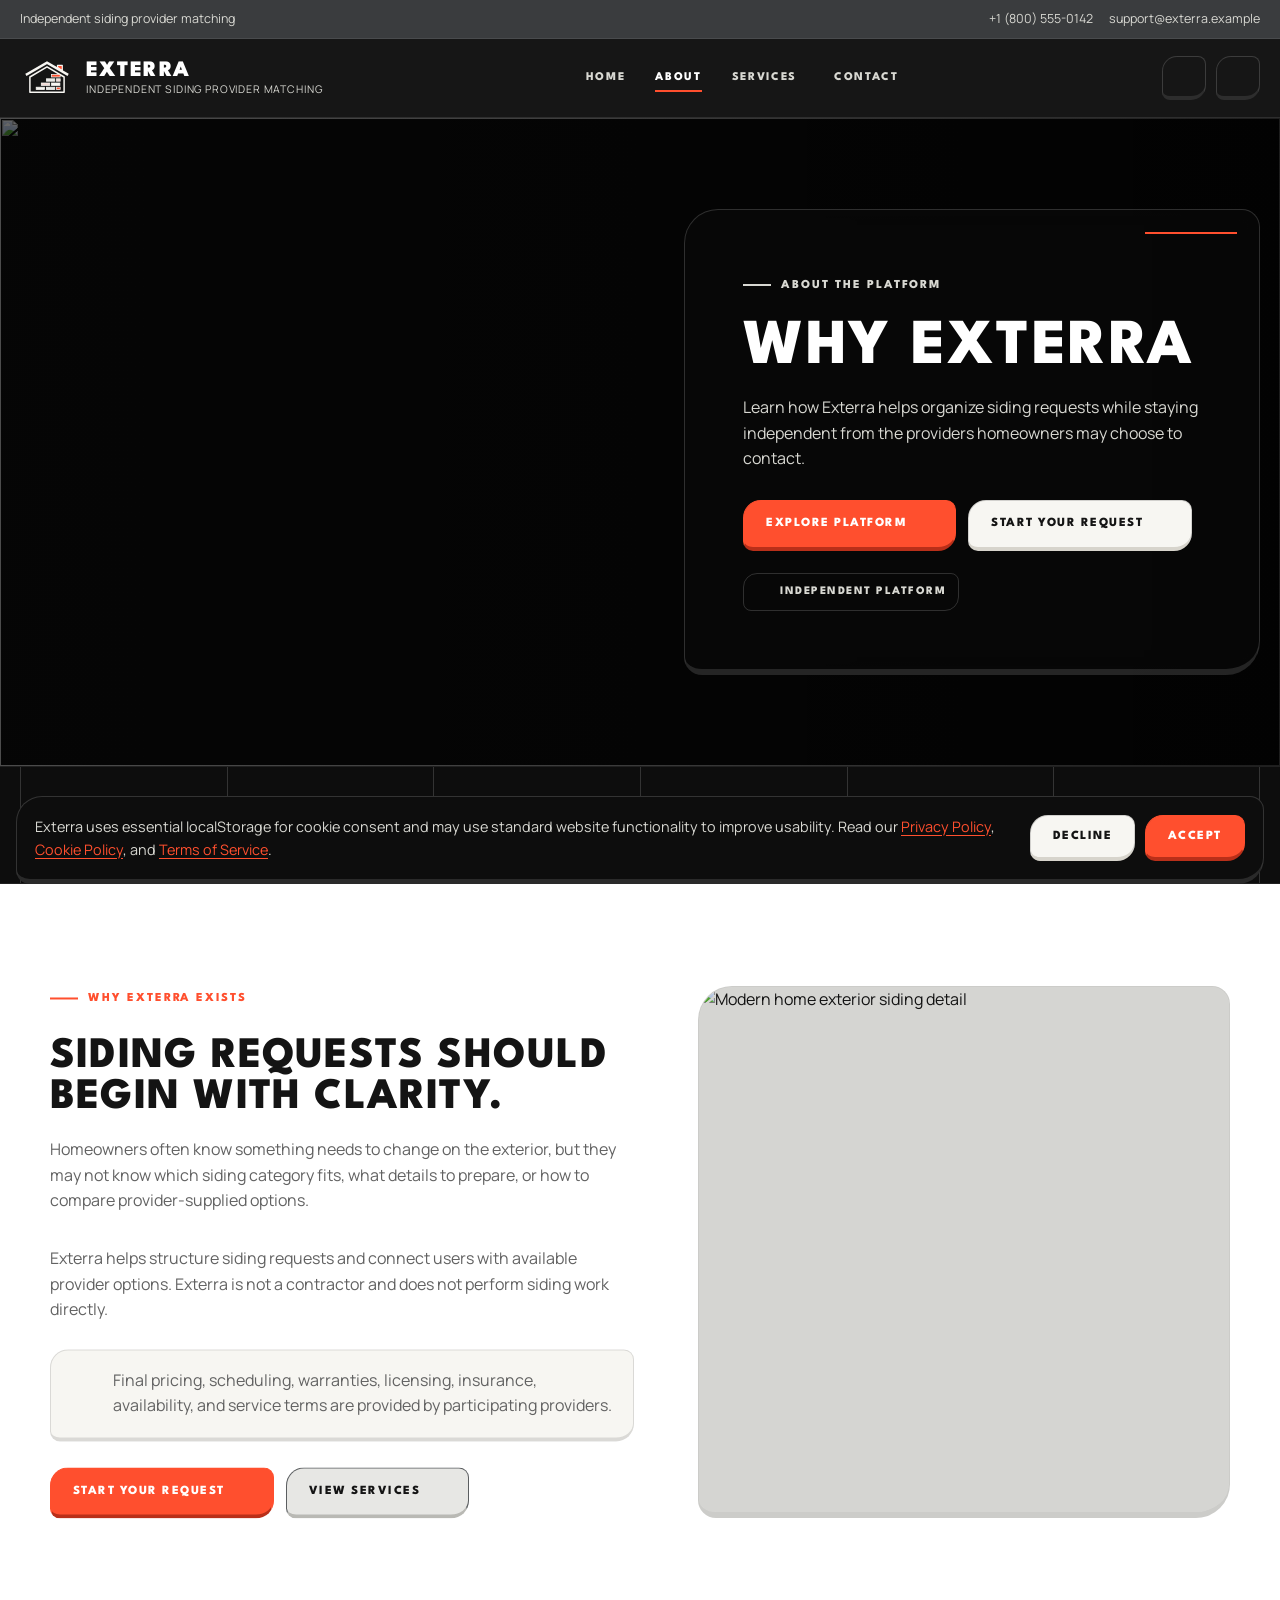
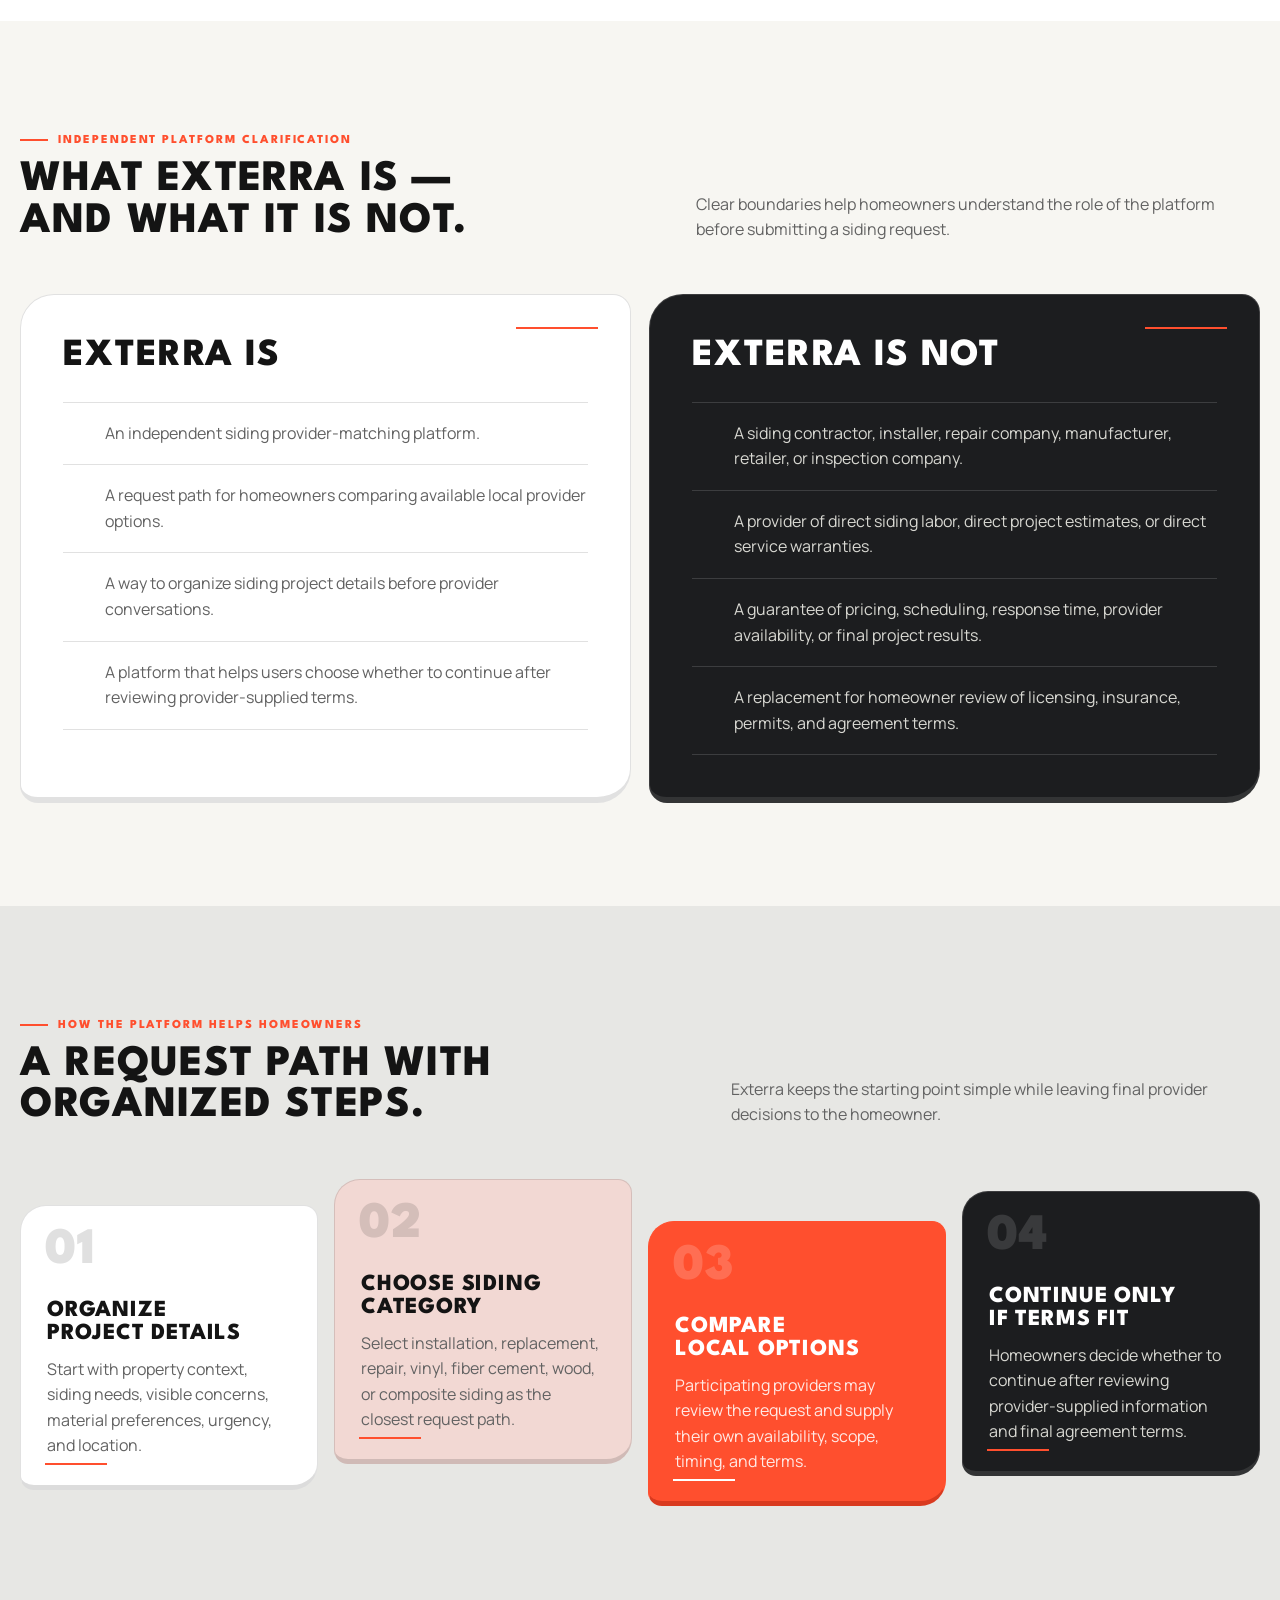
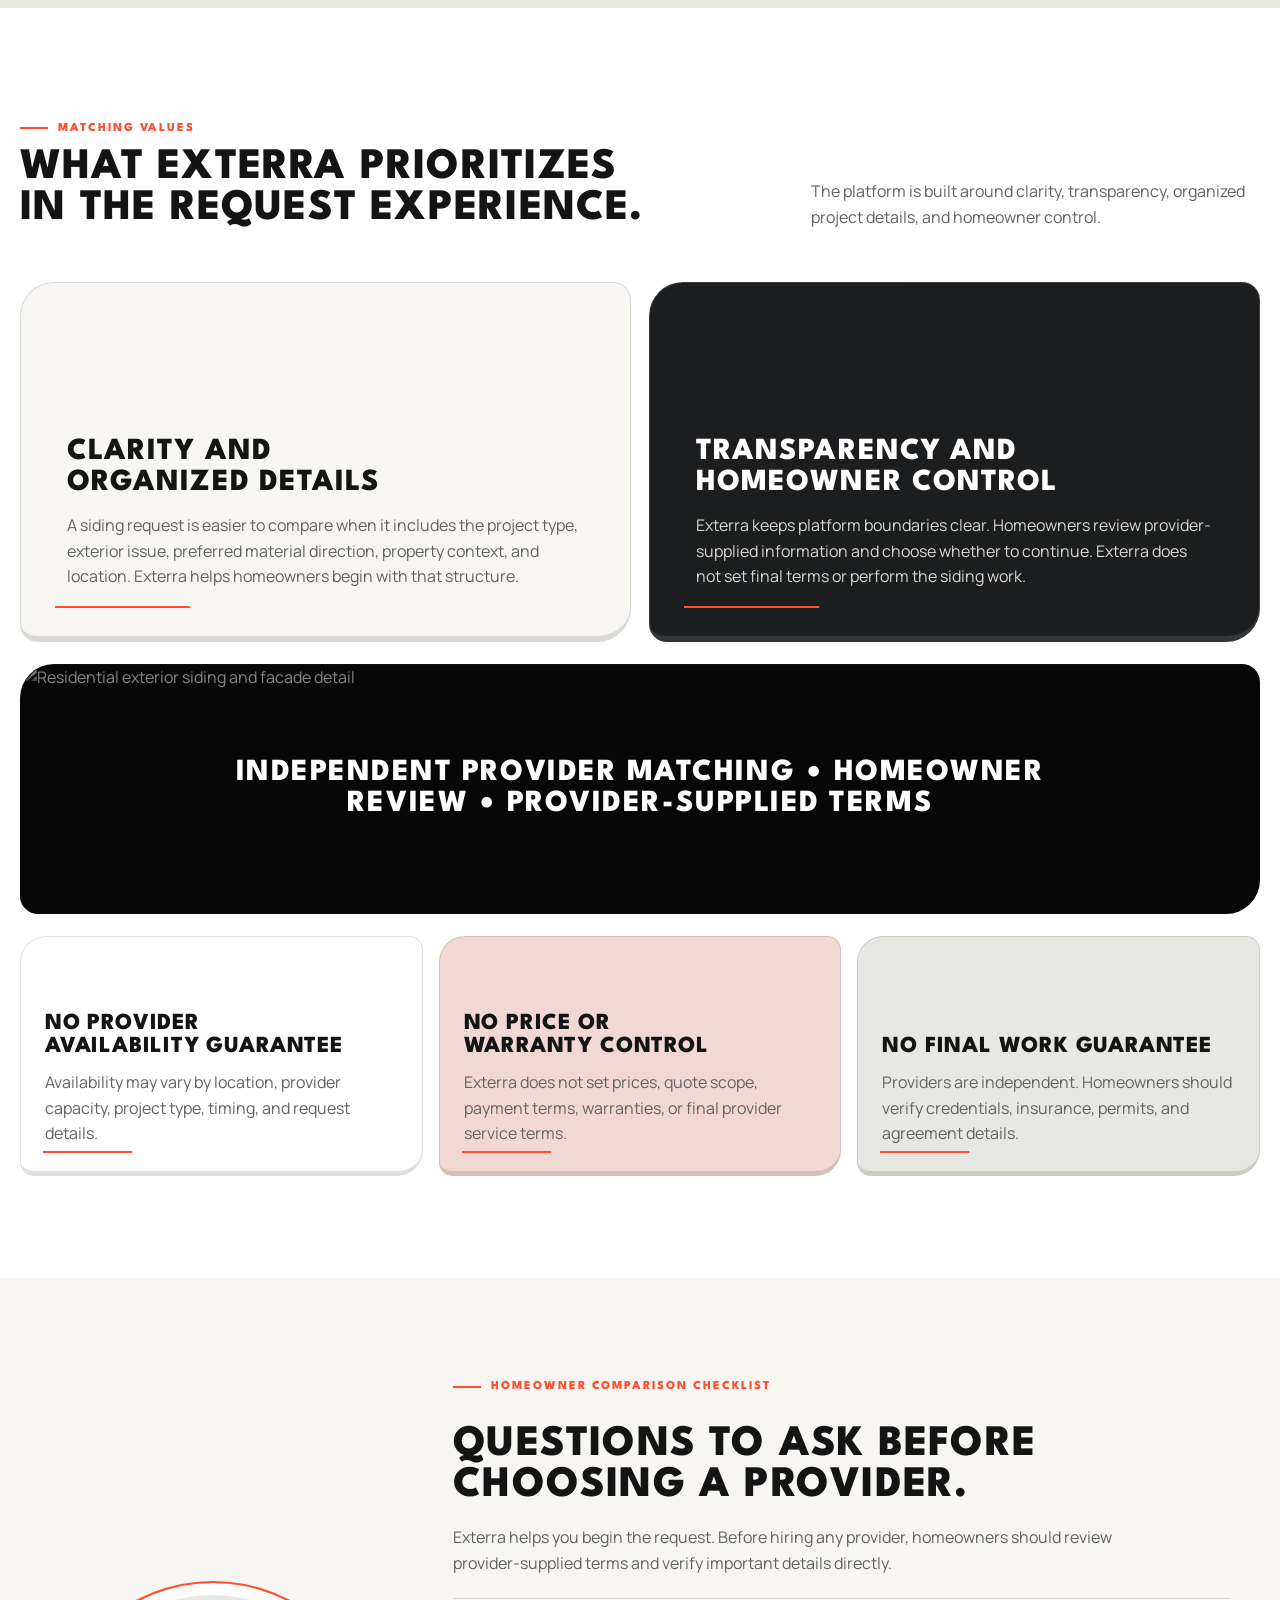
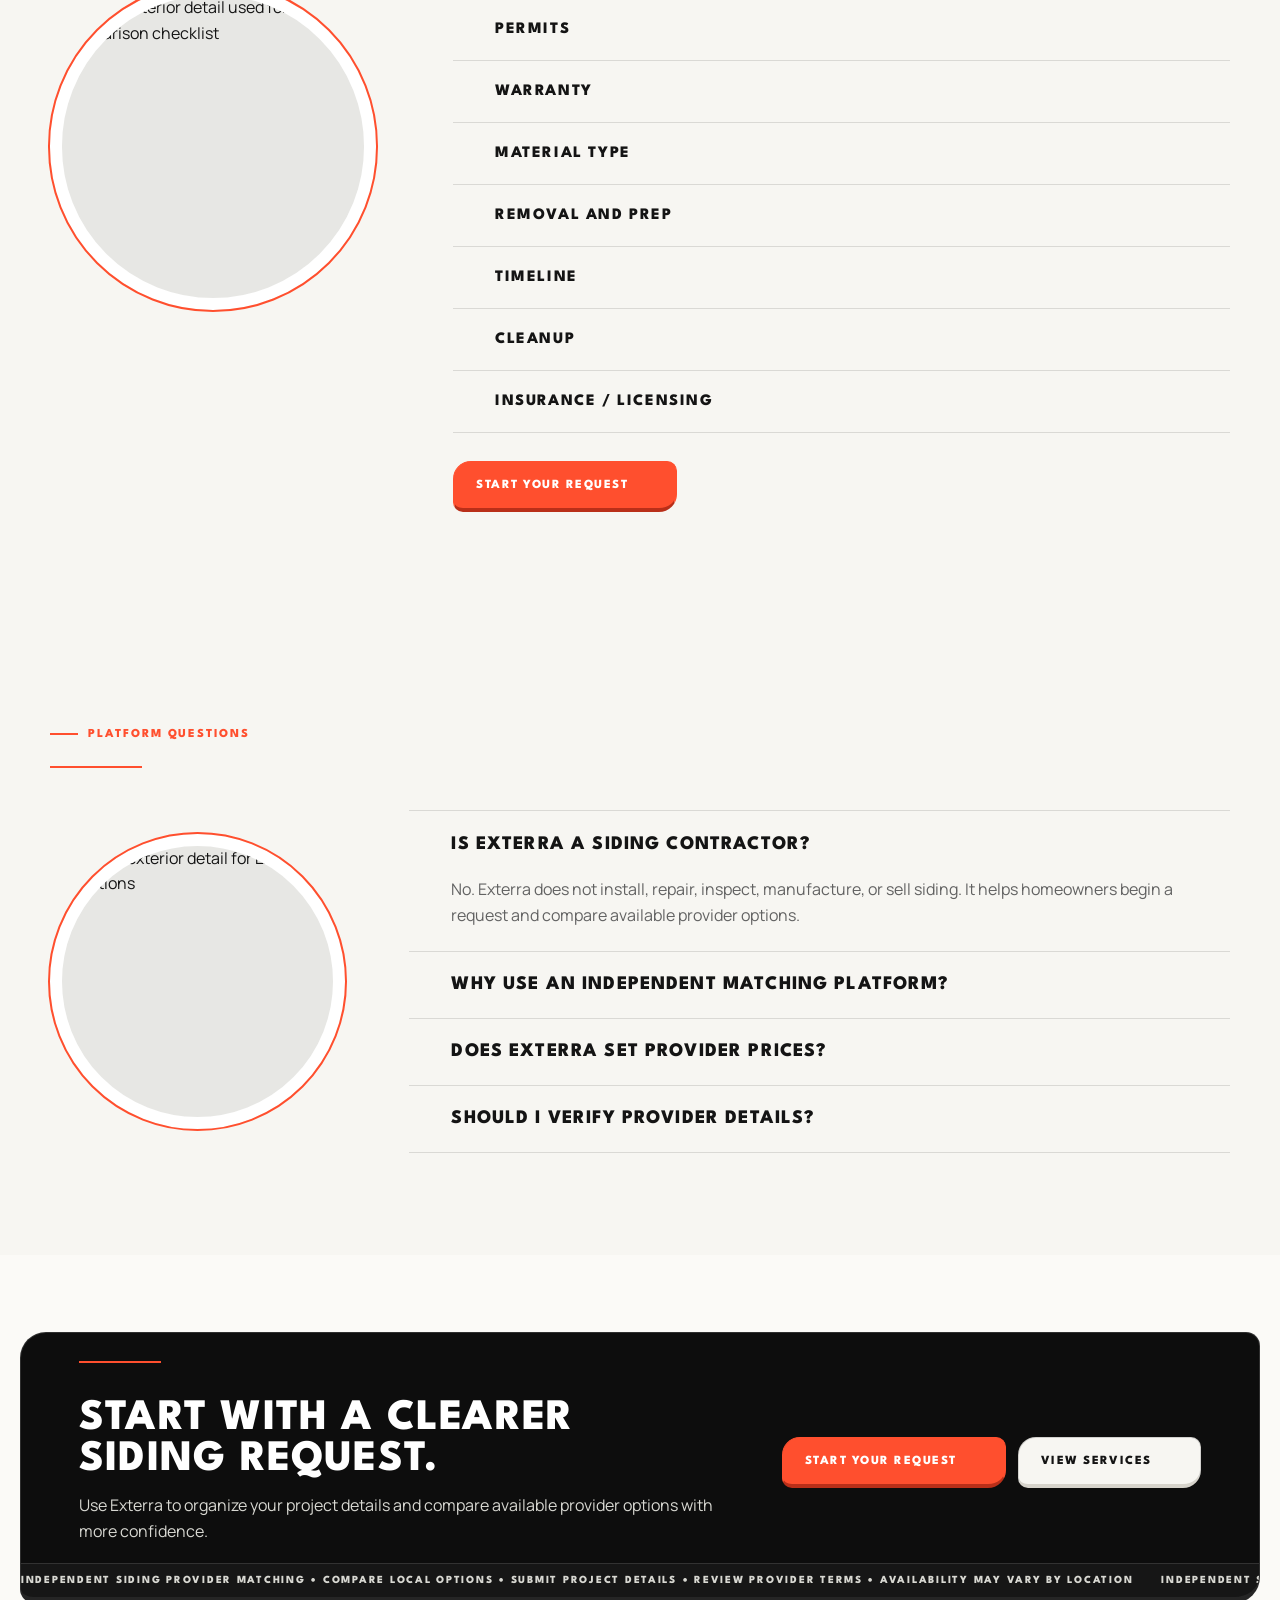
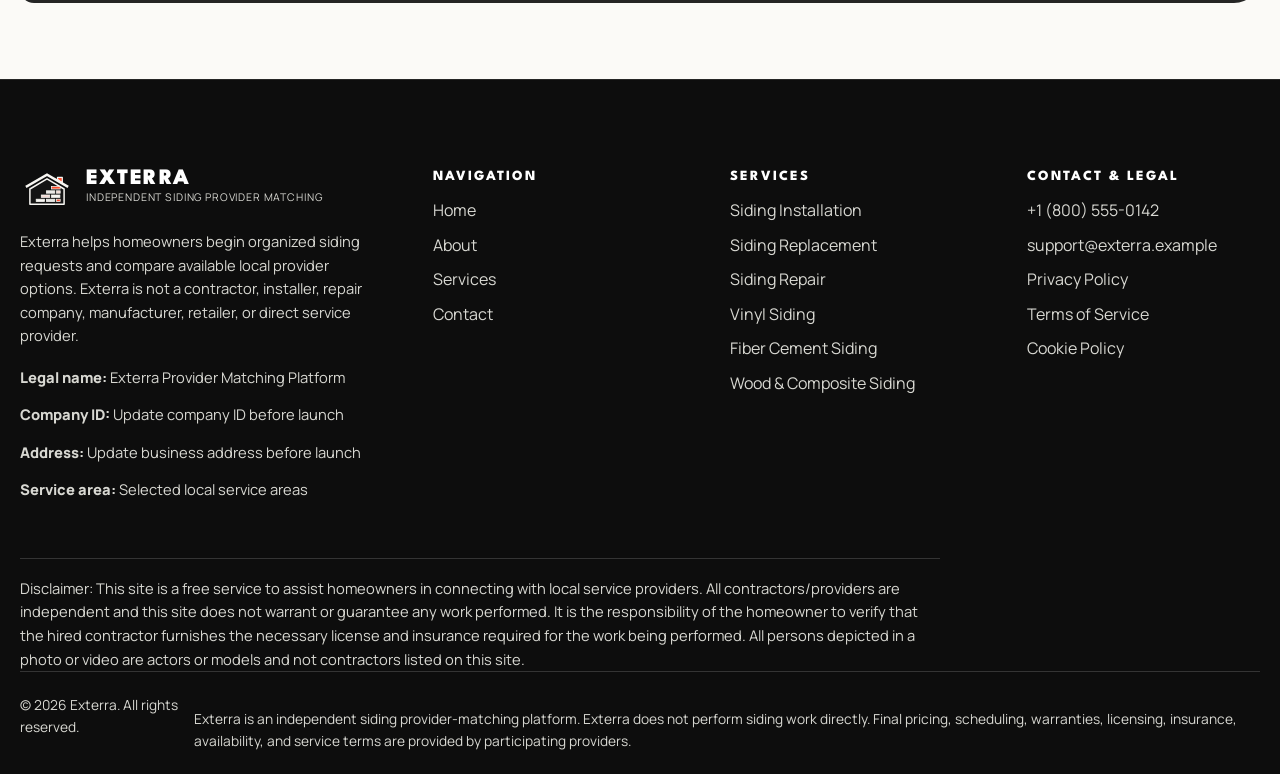
==== about.html @ 2dfb9cd9 "!" ====
<!DOCTYPE html>
<html lang="en">

<head>
    <meta charset="UTF-8">
    <meta name="viewport" content="width=device-width, initial-scale=1.0">

    <title>About Exterra | Independent Siding Provider Matching Platform</title>
    <meta name="description"
        content="Learn how Exterra helps homeowners organize siding requests and compare available local provider options without performing siding work directly.">
    <meta name="robots" content="index, follow">

    <meta property="og:title" content="About Exterra | Independent Siding Provider Matching">
    <meta property="og:description"
        content="Exterra is an independent siding provider-matching platform that helps homeowners begin clearer siding requests.">
    <meta property="og:type" content="website">
    <meta property="og:image" content="assets/images/hero-about.jpg">

    <link rel="icon" href="assets/images/logo.svg" type="image/svg+xml">

    <link rel="stylesheet" href="https://unpkg.com/aos@2.3.4/dist/aos.css">
    <link rel="stylesheet" href="assets/css/global.css">
    <link rel="stylesheet" href="assets/css/about.css">
</head>

<body>
    <a class="skip-link" href="#main">Skip to main content</a>

    <div data-site-header></div>
    <div data-mobile-menu></div>

    <main id="main" class="page">
        <!-- 1. Shared Hero -->
        <section data-shared-hero="about" aria-label="About Exterra hero"></section>

        <!-- 2. Post-Hero Icon Navigation Strip -->
        <section data-icon-strip="about" aria-label="About page section navigation"></section>

        <!-- 3. Why Exterra Exists -->
        <section class="about-exists section section--white" id="platform" aria-labelledby="about-exists-title">
            <div class="container">
                <div class="about-exists__layout">
                    <div class="about-exists__sticky" data-aos="fade-right">
                        <p class="section-kicker">Why Exterra exists</p>
                        <h2 id="about-exists-title">Siding requests should begin with clarity.</h2>

                        <p>
                            Homeowners often know something needs to change on the exterior, but they may not know which
                            siding category fits, what details to prepare, or how to compare provider-supplied options.
                        </p>

                        <p>
                            Exterra helps structure siding requests and connect users with available provider options.
                            Exterra is not a contractor and does not perform siding work directly.
                        </p>

                        <div class="about-exists__note">
                            <i data-lucide="badge-info" aria-hidden="true"></i>
                            <span>
                                Final pricing, scheduling, warranties, licensing, insurance, availability, and service
                                terms are provided by participating providers.
                            </span>
                        </div>

                        <div class="btn-row">
                            <a class="btn btn--orange" href="contact.html">
                                <span>Start Your Request</span>
                                <i data-lucide="arrow-up-right" aria-hidden="true"></i>
                            </a>

                            <a class="btn btn--gray" href="all-services.html">
                                <span>View Services</span>
                                <i data-lucide="arrow-up-right" aria-hidden="true"></i>
                            </a>
                        </div>
                    </div>

                    <div class="about-slideshow" data-about-slideshow data-aos="fade-left"
                        aria-label="Exterior siding slideshow">
                        <img class="about-slideshow__image is-active" src="assets/images/about-1.jpg"
                            alt="Modern home exterior siding detail" width="760" height="760" loading="lazy">
                        <img class="about-slideshow__image" src="assets/images/about-2.jpg"
                            alt="Home siding facade with clean exterior lines" width="760" height="760" loading="lazy">
                        <img class="about-slideshow__image" src="assets/images/about-3.jpg"
                            alt="Exterior siding material detail on residential property" width="760" height="760"
                            loading="lazy">
                    </div>
                </div>
            </div>
        </section>

        <!-- 4. Independent Platform Clarification -->
        <section class="platform-clarity section section--soft" id="platform-clarification"
            aria-labelledby="platform-clarity-title">
            <div class="container-wide">
                <div class="section-head" data-aos="fade-up">
                    <div>
                        <p class="section-kicker">Independent platform clarification</p>
                        <h2 id="platform-clarity-title">What Exterra is — and what it is not.</h2>
                    </div>

                    <p class="lead">
                        Clear boundaries help homeowners understand the role of the platform before submitting a siding
                        request.
                    </p>
                </div>

                <div class="platform-clarity__columns">
                    <div class="clarity-column" data-aos="fade-right">
                        <h3>Exterra is</h3>

                        <ul>
                            <li>
                                <i data-lucide="check" aria-hidden="true"></i>
                                <span>An independent siding provider-matching platform.</span>
                            </li>
                            <li>
                                <i data-lucide="check" aria-hidden="true"></i>
                                <span>A request path for homeowners comparing available local provider options.</span>
                            </li>
                            <li>
                                <i data-lucide="check" aria-hidden="true"></i>
                                <span>A way to organize siding project details before provider conversations.</span>
                            </li>
                            <li>
                                <i data-lucide="check" aria-hidden="true"></i>
                                <span>A platform that helps users choose whether to continue after reviewing
                                    provider-supplied terms.</span>
                            </li>
                        </ul>
                    </div>

                    <div class="clarity-column clarity-column--dark" data-aos="fade-left">
                        <h3>Exterra is not</h3>

                        <ul>
                            <li>
                                <i data-lucide="x" aria-hidden="true"></i>
                                <span>A siding contractor, installer, repair company, manufacturer, retailer, or
                                    inspection company.</span>
                            </li>
                            <li>
                                <i data-lucide="x" aria-hidden="true"></i>
                                <span>A provider of direct siding labor, direct project estimates, or direct service
                                    warranties.</span>
                            </li>
                            <li>
                                <i data-lucide="x" aria-hidden="true"></i>
                                <span>A guarantee of pricing, scheduling, response time, provider availability, or final
                                    project results.</span>
                            </li>
                            <li>
                                <i data-lucide="x" aria-hidden="true"></i>
                                <span>A replacement for homeowner review of licensing, insurance, permits, and agreement
                                    terms.</span>
                            </li>
                        </ul>
                    </div>
                </div>
            </div>
        </section>

        <!-- 5. How The Platform Helps Homeowners -->
        <section class="platform-helps section section--gray" id="how-it-helps" aria-labelledby="platform-helps-title">
            <div class="container-wide">
                <div class="section-head" data-aos="fade-up">
                    <div>
                        <p class="section-kicker">How the platform helps homeowners</p>
                        <h2 id="platform-helps-title">A request path with organized steps.</h2>
                    </div>

                    <p class="lead">
                        Exterra keeps the starting point simple while leaving final provider decisions to the homeowner.
                    </p>
                </div>

                <div class="platform-helps__steps">
                    <article class="help-step help-step--white" data-aos="fade-up">
                        <span>01</span>
                        <i data-lucide="file-text" aria-hidden="true"></i>
                        <h3>Organize project details</h3>
                        <p>
                            Start with property context, siding needs, visible concerns, material preferences, urgency,
                            and location.
                        </p>
                    </article>

                    <article class="help-step help-step--blush" data-aos="fade-up" data-aos-delay="70">
                        <span>02</span>
                        <i data-lucide="layout-grid" aria-hidden="true"></i>
                        <h3>Choose siding category</h3>
                        <p>
                            Select installation, replacement, repair, vinyl, fiber cement, wood, or composite siding as
                            the closest request path.
                        </p>
                    </article>

                    <article class="help-step help-step--orange" data-aos="fade-up" data-aos-delay="140">
                        <span>03</span>
                        <i data-lucide="users-round" aria-hidden="true"></i>
                        <h3>Compare local options</h3>
                        <p>
                            Participating providers may review the request and supply their own availability, scope,
                            timing, and terms.
                        </p>
                    </article>

                    <article class="help-step help-step--dark" data-aos="fade-up" data-aos-delay="210">
                        <span>04</span>
                        <i data-lucide="check-check" aria-hidden="true"></i>
                        <h3>Continue only if terms fit</h3>
                        <p>
                            Homeowners decide whether to continue after reviewing provider-supplied information and
                            final agreement terms.
                        </p>
                    </article>
                </div>
            </div>
        </section>

        <!-- 6. Matching Values / What We Prioritize -->
        <section class="matching-values section section--white" id="values" aria-labelledby="matching-values-title">
            <div class="container-wide">
                <div class="section-head" data-aos="fade-up">
                    <div>
                        <p class="section-kicker">Matching values</p>
                        <h2 id="matching-values-title">What Exterra prioritizes in the request experience.</h2>
                    </div>

                    <p class="lead">
                        The platform is built around clarity, transparency, organized project details, and homeowner
                        control.
                    </p>
                </div>

                <div class="matching-values__cards">
                    <article class="value-card value-card--light" data-aos="fade-right">
                        <i data-lucide="scan-text" aria-hidden="true"></i>
                        <h3>Clarity and organized details</h3>
                        <p>
                            A siding request is easier to compare when it includes the project type, exterior issue,
                            preferred material direction, property context, and location. Exterra helps homeowners begin
                            with that structure.
                        </p>
                    </article>

                    <article class="value-card value-card--dark" data-aos="fade-left">
                        <i data-lucide="shield-check" aria-hidden="true"></i>
                        <h3>Transparency and homeowner control</h3>
                        <p>
                            Exterra keeps platform boundaries clear. Homeowners review provider-supplied information and
                            choose whether to continue. Exterra does not set final terms or perform the siding work.
                        </p>
                    </article>
                </div>

                <div class="matching-values__photo" data-aos="zoom-in">
                    <img src="assets/images/cta.jpg" alt="Residential exterior siding and facade detail" width="1400"
                        height="520" loading="lazy">
                    <div class="matching-values__photo-overlay" aria-hidden="true"></div>
                    <p>Independent provider matching • homeowner review • provider-supplied terms</p>
                </div>

                <div class="not-claim-grid" id="not-claim" aria-label="What Exterra does not claim">
                    <article class="not-claim-card" data-aos="fade-up">
                        <i data-lucide="calendar-x" aria-hidden="true"></i>
                        <h3>No provider availability guarantee</h3>
                        <p>
                            Availability may vary by location, provider capacity, project type, timing, and request
                            details.
                        </p>
                    </article>

                    <article class="not-claim-card" data-aos="fade-up" data-aos-delay="70">
                        <i data-lucide="badge-dollar-sign" aria-hidden="true"></i>
                        <h3>No price or warranty control</h3>
                        <p>
                            Exterra does not set prices, quote scope, payment terms, warranties, or final provider
                            service terms.
                        </p>
                    </article>

                    <article class="not-claim-card" data-aos="fade-up" data-aos-delay="140">
                        <i data-lucide="shield-alert" aria-hidden="true"></i>
                        <h3>No final work guarantee</h3>
                        <p>
                            Providers are independent. Homeowners should verify credentials, insurance, permits, and
                            agreement details.
                        </p>
                    </article>
                </div>
            </div>
        </section>

        <!-- 7. Homeowner Comparison Checklist -->
        <section class="homeowner-checklist section section--soft" id="checklist"
            aria-labelledby="homeowner-checklist-title">
            <div class="container">
                <div class="homeowner-checklist__layout">
                    <div class="homeowner-checklist__photo" data-aos="zoom-in">
                        <img src="assets/images/faq.jpg" alt="Home exterior detail used for siding comparison checklist"
                            width="640" height="640" loading="lazy">
                    </div>

                    <div class="homeowner-checklist__content" data-aos="fade-left">
                        <p class="section-kicker">Homeowner comparison checklist</p>
                        <h2 id="homeowner-checklist-title">Questions to ask before choosing a provider.</h2>

                        <p>
                            Exterra helps you begin the request. Before hiring any provider, homeowners should review
                            provider-supplied terms and verify important details directly.
                        </p>

                        <div class="checklist-lines">
                            <span>
                                <i data-lucide="file-check" aria-hidden="true"></i>
                                <strong>Permits</strong>
                            </span>
                            <span>
                                <i data-lucide="shield-check" aria-hidden="true"></i>
                                <strong>Warranty</strong>
                            </span>
                            <span>
                                <i data-lucide="layers" aria-hidden="true"></i>
                                <strong>Material type</strong>
                            </span>
                            <span>
                                <i data-lucide="package-open" aria-hidden="true"></i>
                                <strong>Removal and prep</strong>
                            </span>
                            <span>
                                <i data-lucide="calendar-clock" aria-hidden="true"></i>
                                <strong>Timeline</strong>
                            </span>
                            <span>
                                <i data-lucide="sparkles" aria-hidden="true"></i>
                                <strong>Cleanup</strong>
                            </span>
                            <span>
                                <i data-lucide="badge-check" aria-hidden="true"></i>
                                <strong>Insurance / licensing</strong>
                            </span>
                        </div>

                        <a class="btn btn--orange" href="contact.html">
                            <span>Start Your Request</span>
                            <i data-lucide="arrow-up-right" aria-hidden="true"></i>
                        </a>
                    </div>
                </div>
            </div>
        </section>

        <!-- 8. FAQ -->
        <section data-faq="platform" data-faq-heading="Platform Questions" data-faq-image="assets/images/faq.jpg">
        </section>

        <!-- 9. Global CTA -->
        <section data-global-cta="about"></section>
    </main>

    <div data-site-footer></div>
    <div data-cookie-banner></div>

    <script src="https://unpkg.com/lucide@latest/dist/umd/lucide.min.js"></script>
    <script src="https://unpkg.com/aos@2.3.4/dist/aos.js"></script>
    <script src="assets/js/config.js"></script>
    <script src="assets/js/global.js"></script>
    <script src="assets/js/about.js"></script>
</body>

</html>
---- assets/css/global.css ----
@import url("https://fonts.googleapis.com/css2?family=League+Spartan:wght@600;700;800;900&family=Manrope:wght@400;500;600;700;800&display=swap");

:root {
    --color-black: #0D0D0D;
    --color-ink: #141414;
    --color-charcoal: #1C1D1F;

    --color-gray-dark: #3A3C3E;
    --color-gray: #5B5E60;
    --color-gray-soft: #E7E7E4;

    --color-blush: #F2D8D3;
    --color-blush-soft: #F7E7E3;
    --color-blush-hover: #FFDCD5;

    --color-orange: #FF4F2E;
    --color-orange-hover: #FF6A45;
    --color-orange-deep: #D93A1F;

    --color-white: #FFFFFF;
    --color-off-white: #F7F6F2;
    --color-paper: #FBFAF7;

    --text-main: #141414;
    --text-muted: #626262;
    --text-light: #FFFFFF;
    --text-soft-light: #D8D8D2;

    --border-light: rgba(13, 13, 13, 0.12);
    --border-dark: rgba(255, 255, 255, 0.16);

    --overlay-photo: rgba(0, 0, 0, 0.48);
    --overlay-photo-strong: rgba(0, 0, 0, 0.58);

    --font-heading: "League Spartan", sans-serif;
    --font-body: "Manrope", sans-serif;

    --container: 1180px;
    --container-wide: 1380px;
    --section-y: clamp(72px, 8vw, 118px);
    --section-y-small: clamp(48px, 5vw, 76px);

    --radius-sm: 14px 8px 14px 8px;
    --radius-md: 18px 10px 18px 10px;
    --radius-lg: 26px 14px 26px 14px;
    --radius-xl: 34px 18px 34px 18px;

    --ease: 220ms ease;
    --ease-long: 520ms ease;
}

/* =========================
   Reset / Base
========================= */

*,
*::before,
*::after {
    box-sizing: border-box;
}

html,
body {
    max-width: 100%;
    overflow-x: hidden;
}

html {
    scroll-behavior: smooth;
    text-size-adjust: 100%;
}

body {
    margin: 0;
    font-family: var(--font-body);
    font-size: 16px;
    line-height: 1.6;
    color: var(--text-main);
    background: var(--color-paper);
    -webkit-font-smoothing: antialiased;
    text-rendering: optimizeLegibility;
}

body.menu-open {
    overflow: hidden;
}

img,
picture,
video,
canvas,
svg {
    display: block;
    max-width: 100%;
}

img {
    height: auto;
}

a {
    color: inherit;
}

button,
input,
select,
textarea {
    font: inherit;
}

button {
    border: 0;
    background: transparent;
}

::selection {
    color: var(--color-white);
    background: var(--color-orange);
}

:focus-visible {
    outline: 2px solid var(--color-orange-hover);
    outline-offset: 4px;
}

[hidden] {
    display: none !important;
}

/* =========================
   Typography
========================= */

h1,
h2,
h3,
h4,
h5,
h6 {
    margin: 0;
    font-family: var(--font-heading);
    color: inherit;
    text-transform: uppercase;
    text-wrap: balance;
}

h1 {
    font-size: clamp(2.45rem, 5vw, 4.6rem);
    line-height: 0.9;
    font-weight: 800;
    letter-spacing: 0.035em;
}

h2 {
    font-size: clamp(1.85rem, 3.4vw, 3.2rem);
    line-height: 0.95;
    font-weight: 800;
    letter-spacing: 0.028em;
}

h3 {
    font-size: clamp(1.15rem, 1.8vw, 1.55rem);
    line-height: 1;
    font-weight: 800;
    letter-spacing: 0.035em;
}

p {
    margin: 0;
}

p+p {
    margin-top: 14px;
}

strong {
    font-weight: 800;
}

.section-kicker,
.eyebrow {
    display: inline-flex;
    align-items: center;
    gap: 10px;
    margin: 0 0 14px;
    font-family: var(--font-heading);
    font-size: 0.76rem;
    line-height: 1;
    font-weight: 800;
    letter-spacing: 0.16em;
    text-transform: uppercase;
    color: var(--color-orange);
}

.section-kicker::before,
.eyebrow::before {
    content: "";
    width: 28px;
    height: 2px;
    background: currentColor;
}

.lead {
    max-width: 680px;
    color: var(--text-muted);
    font-size: clamp(1rem, 1.25vw, 1.08rem);
}

.dark-lead {
    color: var(--text-soft-light);
}

/* =========================
   Layout Helpers
========================= */

.skip-link {
    position: fixed;
    top: 12px;
    left: 12px;
    z-index: 9999;
    transform: translateY(-140%);
    padding: 12px 16px;
    border-radius: var(--radius-sm);
    background: var(--color-orange);
    color: var(--color-white);
    font-family: var(--font-heading);
    font-size: 0.8rem;
    font-weight: 800;
    letter-spacing: 0.12em;
    text-transform: uppercase;
    text-decoration: none;
    transition: transform var(--ease);
}

.skip-link:focus {
    transform: translateY(0);
}

.page {
    min-height: 100vh;
    background: var(--color-paper);
}

.section {
    position: relative;
    padding: var(--section-y) 0;
}

.section--small {
    padding: var(--section-y-small) 0;
}

.section--white {
    background: var(--color-white);
}

.section--paper {
    background: var(--color-paper);
}

.section--soft {
    background: var(--color-off-white);
}

.section--gray {
    background: var(--color-gray-soft);
}

.section--dark {
    background: var(--color-black);
    color: var(--text-light);
}

.container,
.container-wide {
    width: min(100% - 40px, var(--container));
    margin-inline: auto;
}

.container-wide {
    width: min(100% - 40px, var(--container-wide));
}

.grid-2 {
    display: grid;
    grid-template-columns: minmax(0, 1fr) minmax(0, 1fr);
    gap: clamp(26px, 4vw, 64px);
    align-items: center;
}

.grid-3 {
    display: grid;
    grid-template-columns: repeat(3, minmax(0, 1fr));
    gap: 18px;
}

.grid-4 {
    display: grid;
    grid-template-columns: repeat(4, minmax(0, 1fr));
    gap: 18px;
}

.section-head {
    display: flex;
    align-items: end;
    justify-content: space-between;
    gap: 28px;
    margin-bottom: clamp(26px, 4vw, 54px);
}

.section-head--center {
    display: grid;
    place-items: center;
    text-align: center;
}

.section-head--center .lead {
    margin-inline: auto;
}

.text-mark {
    color: var(--color-orange);
}

.line-link {
    position: relative;
    display: inline-flex;
    align-items: center;
    gap: 8px;
    font-family: var(--font-heading);
    font-size: 0.78rem;
    line-height: 1;
    font-weight: 800;
    letter-spacing: 0.12em;
    text-transform: uppercase;
    text-decoration: none;
    color: var(--color-ink);
    transition: color var(--ease), transform var(--ease);
}

.line-link::after {
    content: "";
    position: absolute;
    left: 0;
    bottom: -7px;
    width: 100%;
    height: 2px;
    background: var(--color-orange);
    transform: scaleX(0.35);
    transform-origin: left;
    transition: transform var(--ease);
}

.line-link:hover {
    color: var(--color-orange);
    transform: translateY(-1px);
}

.line-link:hover::after {
    transform: scaleX(1);
}

.text-list {
    display: grid;
    gap: 14px;
    margin: 0;
    padding: 0;
    list-style: none;
}

.text-list li {
    position: relative;
    padding-left: 26px;
    color: var(--text-muted);
}

.text-list li::before {
    content: "";
    position: absolute;
    top: 0.72em;
    left: 0;
    width: 12px;
    height: 2px;
    background: var(--color-orange);
}

.image-frame {
    position: relative;
    overflow: hidden;
    border-radius: var(--radius-lg);
    border: 1px solid var(--border-light);
    background: var(--color-gray-soft);
}

.image-frame img {
    width: 100%;
    height: 100%;
    object-fit: cover;
    transition: transform 700ms ease, filter 700ms ease;
}

.image-frame:hover img {
    transform: scale(1.045);
}

.aspect-square {
    aspect-ratio: 1 / 1;
}

.aspect-wide {
    aspect-ratio: 16 / 9;
}

.aspect-low {
    aspect-ratio: 21 / 8;
}

/* =========================
   Buttons
========================= */

.btn {
    position: relative;
    isolation: isolate;
    display: inline-flex;
    align-items: center;
    justify-content: center;
    gap: 8px;
    min-height: 44px;
    padding: 14px 22px;
    border-radius: 18px 10px 18px 10px;
    border: 1px solid transparent;
    border-bottom-width: 4px;
    overflow: hidden;
    font-family: var(--font-heading);
    font-size: 0.78rem;
    line-height: 1;
    font-weight: 800;
    letter-spacing: 0.12em;
    text-transform: uppercase;
    text-decoration: none;
    cursor: pointer;
    transition: transform var(--ease), background-color var(--ease), border-color var(--ease), color var(--ease);
}

.btn::before {
    content: "";
    position: absolute;
    inset: -40% auto -40% -70%;
    width: 54%;
    background: linear-gradient(110deg, transparent 0%, rgba(255, 255, 255, 0.28) 45%, transparent 70%);
    transform: skewX(-18deg);
    transition: left var(--ease-long);
    z-index: -1;
}

.btn:hover {
    transform: translateY(-2px);
}

.btn:hover::before {
    left: 125%;
}

.btn:active {
    transform: translateY(1px);
    border-bottom-width: 2px;
}

.btn:focus-visible {
    outline: 2px solid var(--color-orange-hover);
    outline-offset: 3px;
}

.btn svg,
.btn i {
    width: 18px;
    height: 18px;
    flex: 0 0 auto;
    transition: transform var(--ease);
}

.btn:hover svg,
.btn:hover i {
    transform: translateX(2px);
}

.btn--orange {
    background: var(--color-orange);
    color: var(--color-white);
    border-color: var(--color-orange);
    border-bottom-color: #B92F19;
}

.btn--orange:hover {
    background: var(--color-orange-hover);
    border-color: var(--color-orange-hover);
}

.btn--dark {
    background: var(--color-black);
    color: var(--color-off-white);
    border-color: rgba(255, 255, 255, 0.18);
    border-bottom-color: rgba(255, 255, 255, 0.12);
}

.btn--dark:hover {
    border-color: var(--color-orange);
    color: var(--color-white);
}

.btn--light {
    background: var(--color-off-white);
    color: var(--color-ink);
    border-color: rgba(13, 13, 13, 0.16);
    border-bottom-color: #D7D4CC;
}

.btn--light:hover {
    background: var(--color-white);
    border-color: var(--color-orange);
}

.btn--blush {
    background: var(--color-blush);
    color: var(--color-ink);
    border-color: rgba(13, 13, 13, 0.12);
    border-bottom-color: #D7B8B1;
}

.btn--blush:hover {
    background: var(--color-blush-hover);
    border-color: var(--color-orange);
}

.btn--gray {
    background: var(--color-gray-soft);
    color: var(--color-ink);
    border-color: var(--color-gray);
    border-bottom-color: #B9B9B4;
}

.btn--gray:hover {
    color: var(--color-orange);
    border-color: var(--color-orange);
}

.btn-row {
    display: flex;
    flex-wrap: wrap;
    gap: 12px;
}

/* =========================
   Header / Navigation
========================= */

.pre-header {
    position: relative;
    z-index: 50;
    background: var(--color-gray-dark);
    color: var(--text-soft-light);
    border-bottom: 1px solid rgba(255, 255, 255, 0.08);
}

.pre-header__inner {
    min-height: 38px;
    display: flex;
    align-items: center;
    justify-content: space-between;
    gap: 16px;
    font-size: 0.78rem;
}

.pre-header__note,
.pre-header__links {
    display: flex;
    align-items: center;
    gap: 16px;
}

.pre-header a {
    color: inherit;
    text-decoration: none;
    transition: color var(--ease);
}

.pre-header a:hover {
    color: var(--color-white);
}

.site-header {
    position: sticky;
    top: 0;
    z-index: 60;
    background: rgba(13, 13, 13, 0.96);
    color: var(--text-light);
    border-bottom: 1px solid rgba(255, 255, 255, 0.1);
    backdrop-filter: blur(16px);
}

.site-header__inner {
    min-height: 78px;
    display: grid;
    grid-template-columns: auto 1fr auto;
    align-items: center;
    gap: 22px;
}

.brand {
    display: inline-flex;
    align-items: center;
    gap: 12px;
    min-width: max-content;
    color: var(--text-light);
    text-decoration: none;
}

.brand__logo {
    width: 54px;
    height: 42px;
    object-fit: contain;
}

.brand__text {
    display: grid;
    gap: 2px;
}

.brand__name {
    font-family: var(--font-heading);
    font-size: 1.38rem;
    line-height: 0.9;
    font-weight: 900;
    letter-spacing: 0.05em;
    text-transform: uppercase;
}

.brand__tagline {
    font-size: 0.66rem;
    line-height: 1;
    color: var(--text-soft-light);
    letter-spacing: 0.08em;
    text-transform: uppercase;
}

.main-nav {
    display: flex;
    align-items: center;
    justify-content: center;
    gap: 6px;
}

.main-nav__link,
.dropdown-toggle {
    position: relative;
    display: inline-flex;
    align-items: center;
    gap: 7px;
    min-height: 44px;
    padding: 0 12px;
    font-family: var(--font-heading);
    font-size: 0.74rem;
    line-height: 1;
    font-weight: 800;
    letter-spacing: 0.14em;
    text-transform: uppercase;
    text-decoration: none;
    color: var(--text-soft-light);
    cursor: pointer;
    transition: color var(--ease);
}

.main-nav__link::after,
.dropdown-toggle::after {
    content: "";
    position: absolute;
    left: 12px;
    right: 12px;
    bottom: 8px;
    height: 2px;
    background: var(--color-orange);
    transform: scaleX(0);
    transform-origin: left;
    transition: transform var(--ease);
}

.main-nav__link:hover,
.main-nav__link.is-active,
.dropdown-toggle:hover,
.dropdown-toggle[aria-expanded="true"] {
    color: var(--color-white);
}

.main-nav__link:hover::after,
.main-nav__link.is-active::after,
.dropdown-toggle:hover::after,
.dropdown-toggle[aria-expanded="true"]::after {
    transform: scaleX(1);
}

.dropdown {
    position: relative;
}

.services-dropdown {
    position: absolute;
    top: calc(100% + 10px);
    left: 50%;
    width: min(92vw, 420px);
    transform: translate(-50%, 8px);
    padding: 12px;
    border-radius: var(--radius-lg);
    border: 1px solid var(--border-dark);
    background: var(--color-black);
    opacity: 0;
    visibility: hidden;
    pointer-events: none;
    transition: opacity var(--ease), transform var(--ease), visibility var(--ease);
}

.dropdown:hover .services-dropdown,
.dropdown:focus-within .services-dropdown,
.services-dropdown.is-open {
    opacity: 1;
    visibility: visible;
    pointer-events: auto;
    transform: translate(-50%, 0);
}

.services-dropdown__grid {
    display: grid;
    grid-template-columns: 1fr;
    gap: 4px;
}

.services-dropdown__link {
    display: flex;
    align-items: center;
    justify-content: space-between;
    gap: 14px;
    padding: 14px 14px;
    border-radius: var(--radius-sm);
    color: var(--text-soft-light);
    text-decoration: none;
    border: 1px solid transparent;
    font-family: var(--font-heading);
    font-size: 0.78rem;
    font-weight: 800;
    letter-spacing: 0.12em;
    text-transform: uppercase;
    transition: color var(--ease), border-color var(--ease), transform var(--ease);
}

.services-dropdown__link:hover {
    color: var(--color-white);
    border-color: var(--color-orange);
    transform: translateX(3px);
}

.header-actions {
    display: flex;
    align-items: center;
    gap: 10px;
}

.header-icon-btn {
    position: relative;
    display: inline-grid;
    place-items: center;
    width: 44px;
    height: 44px;
    border-radius: 15px 8px 15px 8px;
    border: 1px solid rgba(255, 255, 255, 0.16);
    border-bottom: 4px solid rgba(255, 255, 255, 0.1);
    color: var(--color-off-white);
    text-decoration: none;
    cursor: pointer;
    transition: color var(--ease), border-color var(--ease), transform var(--ease);
}

.header-icon-btn:hover {
    color: var(--color-orange);
    border-color: var(--color-orange);
    transform: translateY(-2px);
}

.header-icon-btn svg,
.header-icon-btn i {
    width: 19px;
    height: 19px;
}

.burger-btn {
    display: none;
}

/* =========================
   Mobile Menu
========================= */

.mobile-menu {
    position: fixed;
    inset: 0;
    z-index: 90;
    display: grid;
    grid-template-rows: auto 1fr auto;
    padding: 20px;
    background: var(--color-black);
    color: var(--text-light);
    opacity: 0;
    visibility: hidden;
    pointer-events: none;
    transform: translateY(-10px);
    transition: opacity var(--ease), visibility var(--ease), transform var(--ease);
}

.mobile-menu.is-open {
    opacity: 1;
    visibility: visible;
    pointer-events: auto;
    transform: translateY(0);
}

.mobile-menu__top {
    display: flex;
    align-items: center;
    justify-content: space-between;
    gap: 16px;
    padding-bottom: 18px;
    border-bottom: 1px solid var(--border-dark);
}

.mobile-menu__close {
    display: inline-grid;
    place-items: center;
    width: 46px;
    height: 46px;
    border-radius: var(--radius-sm);
    border: 1px solid var(--border-dark);
    color: var(--text-light);
    cursor: pointer;
}

.mobile-menu__close svg,
.mobile-menu__close i {
    width: 22px;
    height: 22px;
}

.mobile-menu__content {
    display: grid;
    align-content: center;
    gap: 22px;
    width: min(100%, 720px);
    margin-inline: auto;
    padding: 26px 0;
}

.mobile-menu__nav {
    display: grid;
    grid-template-columns: repeat(2, minmax(0, 1fr));
    border-top: 1px solid var(--border-dark);
    border-left: 1px solid var(--border-dark);
}

.mobile-menu__nav a {
    min-height: 82px;
    display: flex;
    align-items: center;
    padding: 16px;
    border-right: 1px solid var(--border-dark);
    border-bottom: 1px solid var(--border-dark);
    font-family: var(--font-heading);
    font-size: clamp(1.15rem, 5vw, 2rem);
    line-height: 0.9;
    font-weight: 800;
    letter-spacing: 0.06em;
    text-transform: uppercase;
    text-decoration: none;
    color: var(--text-light);
    transition: color var(--ease), background-color var(--ease);
}

.mobile-menu__nav a:hover {
    color: var(--color-orange);
    background: rgba(255, 255, 255, 0.04);
}

.mobile-menu__services {
    display: grid;
    gap: 8px;
}

.mobile-menu__services-title {
    font-family: var(--font-heading);
    font-size: 0.74rem;
    font-weight: 800;
    letter-spacing: 0.16em;
    text-transform: uppercase;
    color: var(--color-orange);
}

.mobile-menu__services-grid {
    display: grid;
    grid-template-columns: repeat(2, minmax(0, 1fr));
    gap: 8px;
}

.mobile-menu__services-grid a {
    min-height: 48px;
    display: flex;
    align-items: center;
    padding: 12px;
    border: 1px solid var(--border-dark);
    border-radius: var(--radius-sm);
    color: var(--text-soft-light);
    text-decoration: none;
    font-family: var(--font-heading);
    font-size: 0.74rem;
    line-height: 1;
    font-weight: 800;
    letter-spacing: 0.12em;
    text-transform: uppercase;
}

.mobile-menu__bottom {
    display: flex;
    flex-wrap: wrap;
    gap: 10px;
    padding-top: 18px;
    border-top: 1px solid var(--border-dark);
}

/* =========================
   Shared Hero
========================= */

.shared-hero {
    position: relative;
    min-height: clamp(560px, 72vh, 760px);
    display: grid;
    align-items: stretch;
    overflow: hidden;
    background: var(--color-black);
    color: var(--text-light);
}

.shared-hero__media {
    position: absolute;
    inset: 0;
    z-index: 0;
}

.shared-hero__media img {
    width: 100%;
    height: 100%;
    object-fit: cover;
}

.shared-hero__overlay {
    position: absolute;
    inset: 0;
    z-index: 1;
    background:
        linear-gradient(90deg, rgba(0, 0, 0, 0.12) 0%, rgba(0, 0, 0, 0.28) 42%, rgba(0, 0, 0, 0.66) 100%),
        rgba(0, 0, 0, 0.55);
}

.shared-hero__inner {
    position: relative;
    z-index: 2;
    display: grid;
    grid-template-columns: minmax(0, 0.9fr) minmax(420px, 0.78fr);
    align-items: stretch;
    width: min(100% - 40px, var(--container-wide));
    margin-inline: auto;
}

.shared-hero__spacer {
    min-height: 100%;
}

.shared-hero__content {
    align-self: center;
    position: relative;
    isolation: isolate;
    padding: clamp(32px, 5vw, 58px);
    border: 1px solid rgba(255, 255, 255, 0.16);
    border-bottom: 6px solid rgba(255, 255, 255, 0.12);
    border-radius: 34px 18px 34px 18px;
    background: rgba(13, 13, 13, 0.52);
    backdrop-filter: blur(18px);
    overflow: hidden;
}

.shared-hero__content::before {
    content: "";
    position: absolute;
    top: 22px;
    right: 22px;
    width: 92px;
    height: 2px;
    background: var(--color-orange);
    z-index: -1;
}

.shared-hero__badge {
    display: inline-flex;
    align-items: center;
    gap: 8px;
    margin-top: 22px;
    padding: 10px 12px;
    border: 1px solid var(--border-dark);
    border-radius: var(--radius-sm);
    font-family: var(--font-heading);
    font-size: 0.72rem;
    line-height: 1;
    font-weight: 800;
    letter-spacing: 0.13em;
    text-transform: uppercase;
    color: var(--text-soft-light);
}

.shared-hero__badge svg,
.shared-hero__badge i {
    width: 16px;
    height: 16px;
    color: var(--color-orange);
}

.shared-hero h1 {
    max-width: 620px;
    margin-bottom: 18px;
    animation: heroReveal 900ms cubic-bezier(.2, .8, .2, 1) both;
}

.shared-hero p {
    max-width: 620px;
    margin-bottom: 28px;
    color: var(--text-soft-light);
}

.shared-hero .btn-row {
    margin-top: 4px;
}

@keyframes heroReveal {
    from {
        opacity: 0;
        transform: translateY(18px) rotate(-1.6deg);
    }

    to {
        opacity: 1;
        transform: translateY(0) rotate(0deg);
    }
}

/* =========================
   Post-Hero Icon Strip
========================= */

.icon-strip {
    position: relative;
    z-index: 3;
    background: var(--color-black);
    color: var(--text-light);
    border-top: 1px solid rgba(255, 255, 255, 0.08);
    border-bottom: 1px solid rgba(255, 255, 255, 0.08);
}

.icon-strip--light {
    background: var(--color-off-white);
    color: var(--text-main);
    border-color: var(--border-light);
}

.icon-strip__inner {
    display: grid;
    grid-template-columns: repeat(6, minmax(0, 1fr));
    gap: 0;
}

.icon-strip__item {
    position: relative;
    min-height: 116px;
    display: grid;
    align-content: center;
    justify-items: center;
    gap: 10px;
    padding: 18px 12px;
    border-left: 1px solid var(--border-dark);
    color: var(--text-soft-light);
    text-align: center;
    text-decoration: none;
    transition: color var(--ease), background-color var(--ease), transform var(--ease);
}

.icon-strip--light .icon-strip__item {
    color: var(--text-main);
    border-left-color: var(--border-light);
}

.icon-strip__item:last-child {
    border-right: 1px solid var(--border-dark);
}

.icon-strip--light .icon-strip__item:last-child {
    border-right-color: var(--border-light);
}

.icon-strip__item::after {
    content: "";
    position: absolute;
    left: 18px;
    right: 18px;
    bottom: 18px;
    height: 2px;
    background: var(--color-orange);
    transform: scaleX(0);
    transform-origin: center;
    transition: transform var(--ease);
}

.icon-strip__item svg,
.icon-strip__item i {
    width: 30px;
    height: 30px;
    color: var(--color-orange);
    transition: transform var(--ease), color var(--ease);
}

.icon-strip__item span {
    font-family: var(--font-heading);
    font-size: 0.78rem;
    line-height: 1;
    font-weight: 800;
    letter-spacing: 0.14em;
    text-transform: uppercase;
}

.icon-strip__item:hover {
    color: var(--color-white);
    background: rgba(255, 255, 255, 0.04);
    transform: translateY(-2px);
}

.icon-strip--light .icon-strip__item:hover {
    color: var(--color-orange);
    background: rgba(13, 13, 13, 0.035);
}

.icon-strip__item:hover::after {
    transform: scaleX(1);
}

.icon-strip__item:hover svg,
.icon-strip__item:hover i {
    transform: translateY(-4px);
    color: var(--color-orange-hover);
}

/* =========================
   Shared Cards
========================= */

.color-card {
    position: relative;
    overflow: hidden;
    border-radius: var(--radius-lg);
    border: 1px solid var(--border-light);
    border-bottom: 5px solid rgba(13, 13, 13, 0.12);
    padding: clamp(20px, 3vw, 30px);
    transition: transform var(--ease), border-color var(--ease), background-color var(--ease);
}

.color-card::after {
    content: "";
    position: absolute;
    left: 24px;
    bottom: 20px;
    width: 42px;
    height: 2px;
    background: var(--color-orange);
    transition: width var(--ease);
}

.color-card:hover {
    transform: translateY(-3px);
    border-color: var(--color-orange);
}

.color-card:hover::after {
    width: calc(100% - 48px);
}

.color-card h3 {
    margin-bottom: 12px;
}

.color-card p {
    color: var(--text-muted);
}

.color-card__icon {
    position: absolute;
    top: 22px;
    right: 22px;
    color: var(--color-orange);
    transition: transform var(--ease), color var(--ease);
}

.color-card__icon svg,
.color-card__icon i {
    width: 34px;
    height: 34px;
}

.color-card:hover .color-card__icon {
    transform: translate(4px, -4px);
    color: var(--color-orange-hover);
}

.card--white {
    background: var(--color-white);
}

.card--soft {
    background: var(--color-off-white);
}

.card--gray {
    background: var(--color-gray-soft);
}

.card--blush {
    background: var(--color-blush);
}

.card--orange {
    background: var(--color-orange);
    color: var(--color-white);
    border-color: var(--color-orange);
    border-bottom-color: var(--color-orange-deep);
}

.card--orange p,
.card--orange .color-card__icon {
    color: rgba(255, 255, 255, 0.88);
}

.card--dark {
    background: var(--color-charcoal);
    color: var(--text-light);
    border-color: rgba(255, 255, 255, 0.14);
    border-bottom-color: rgba(255, 255, 255, 0.1);
}

.card--dark p {
    color: var(--text-soft-light);
}

/* =========================
   Forms
========================= */

.form {
    display: grid;
    gap: 14px;
}

.form-row {
    display: grid;
    gap: 8px;
}

.form-row label,
.form-label {
    font-family: var(--font-heading);
    font-size: 0.74rem;
    line-height: 1;
    font-weight: 800;
    letter-spacing: 0.13em;
    text-transform: uppercase;
}

.input,
.select,
.textarea {
    width: 100%;
    min-height: 48px;
    padding: 13px 14px;
    border: 1px solid rgba(13, 13, 13, 0.18);
    border-bottom: 4px solid rgba(13, 13, 13, 0.12);
    border-radius: var(--radius-sm);
    background: var(--color-white);
    color: var(--text-main);
    transition: border-color var(--ease), background-color var(--ease);
}

.textarea {
    min-height: 126px;
    resize: vertical;
}

.input:hover,
.select:hover,
.textarea:hover,
.input:focus,
.select:focus,
.textarea:focus {
    border-color: var(--color-orange);
    outline: 0;
}

.checkbox {
    display: grid;
    grid-template-columns: 22px 1fr;
    gap: 10px;
    align-items: start;
    color: var(--text-muted);
    font-size: 0.9rem;
}

.checkbox input {
    width: 20px;
    height: 20px;
    accent-color: var(--color-orange);
}

.form-message {
    display: none;
    padding: 12px 14px;
    border-radius: var(--radius-sm);
    font-weight: 700;
}

.form-message.is-visible {
    display: block;
}

.form-message.is-success {
    background: #E7F5EA;
    color: #195C2B;
}

.form-message.is-error {
    background: #FFE8E2;
    color: #8B2314;
}

.honeypot {
    position: absolute;
    left: -9999px;
    width: 1px;
    height: 1px;
    opacity: 0;
    pointer-events: none;
}

/* =========================
   Shared FAQ
========================= */

.faq-section {
    background: var(--color-off-white);
}

.faq-section__head {
    margin-bottom: clamp(26px, 4vw, 42px);
}

.faq-section__title {
    display: inline-flex;
    flex-direction: column;
    gap: 12px;
}

.faq-section__title::after {
    content: "";
    width: 92px;
    height: 2px;
    background: var(--color-orange);
}

.faq-section__layout {
    display: grid;
    grid-template-columns: minmax(240px, 0.36fr) minmax(0, 1fr);
    gap: clamp(28px, 5vw, 72px);
    align-items: center;
}

.faq-photo {
    width: min(100%, 340px);
    aspect-ratio: 1 / 1;
    margin-inline: auto;
    border-radius: 50%;
    overflow: hidden;
    border: 12px solid var(--color-white);
    outline: 2px solid var(--color-orange);
    background: var(--color-gray-soft);
}

.faq-photo img {
    width: 100%;
    height: 100%;
    object-fit: cover;
    transition: transform 700ms ease;
}

.faq-photo:hover img {
    transform: scale(1.05);
}

.faq-accordion {
    border-top: 1px solid var(--border-light);
}

.faq-item {
    border-bottom: 1px solid var(--border-light);
}

.faq-question {
    width: 100%;
    display: grid;
    grid-template-columns: 28px 1fr 28px;
    align-items: center;
    gap: 14px;
    padding: 22px 0;
    color: var(--text-main);
    text-align: left;
    cursor: pointer;
}

.faq-question svg,
.faq-question i {
    width: 22px;
    height: 22px;
    color: var(--text-muted);
    transition: color var(--ease), transform var(--ease);
}

.faq-question span {
    font-family: var(--font-heading);
    font-size: clamp(1rem, 1.5vw, 1.22rem);
    line-height: 1;
    font-weight: 800;
    letter-spacing: 0.06em;
    text-transform: uppercase;
}

.faq-question__chevron {
    justify-self: end;
    border: 1px solid var(--border-light);
    border-radius: 999px;
}

.faq-question[aria-expanded="true"] svg:first-child,
.faq-question:hover svg:first-child {
    color: var(--color-orange);
}

.faq-question[aria-expanded="true"] .faq-question__chevron {
    color: var(--color-orange);
    transform: rotate(45deg);
}

.faq-answer {
    display: grid;
    grid-template-rows: 0fr;
    transition: grid-template-rows 280ms ease;
}

.faq-answer.is-open {
    grid-template-rows: 1fr;
}

.faq-answer__inner {
    overflow: hidden;
}

.faq-answer p {
    max-width: 820px;
    padding: 0 0 22px 42px;
    color: var(--text-muted);
}

/* =========================
   Shared CTA
========================= */

.global-cta {
    background: var(--color-paper);
    padding: clamp(42px, 6vw, 86px) 0;
}

.global-cta__card {
    position: relative;
    overflow: hidden;
    display: grid;
    grid-template-columns: minmax(0, 1fr) auto;
    gap: clamp(22px, 4vw, 48px);
    align-items: center;
    min-height: 210px;
    padding: clamp(28px, 4.5vw, 48px) clamp(24px, 5vw, 58px) 52px;
    border-radius: var(--radius-lg);
    border: 1px solid rgba(255, 255, 255, 0.14);
    border-bottom: 6px solid rgba(255, 255, 255, 0.10);
    background: var(--color-black);
    color: var(--text-light);
    transition: transform var(--ease), border-color var(--ease);
}

.global-cta__card::before {
    content: "";
    position: absolute;
    top: 28px;
    left: clamp(24px, 5vw, 58px);
    width: 82px;
    height: 2px;
    background: var(--color-orange);
    transition: width var(--ease);
}

.global-cta__card:hover {
    transform: translateY(-3px);
    border-bottom-color: var(--color-orange);
}

.global-cta__card:hover::before {
    width: 160px;
}

.global-cta__content {
    padding-top: 18px;
}

.global-cta h2 {
    max-width: 760px;
    margin-bottom: 12px;
}

.global-cta p {
    max-width: 720px;
    color: var(--text-soft-light);
}

.global-cta__actions {
    display: flex;
    flex-wrap: wrap;
    justify-content: end;
    gap: 12px;
}

.cta-marquee {
    position: absolute;
    left: 0;
    right: 0;
    bottom: 0;
    height: 34px;
    display: flex;
    align-items: center;
    overflow: hidden;
    border-top: 1px solid rgba(255, 255, 255, 0.12);
    color: var(--text-soft-light);
    background: rgba(255, 255, 255, 0.035);
}

.cta-marquee__track {
    display: flex;
    width: max-content;
    animation: ctaMarquee 28s linear infinite;
}

.cta-marquee__text {
    flex: 0 0 auto;
    padding-right: 28px;
    font-family: var(--font-heading);
    font-size: 0.68rem;
    line-height: 1;
    font-weight: 800;
    letter-spacing: 0.16em;
    text-transform: uppercase;
    white-space: nowrap;
}

.cta-marquee__text::selection {
    background: transparent;
}

@keyframes ctaMarquee {
    from {
        transform: translateX(0);
    }

    to {
        transform: translateX(-50%);
    }
}

/* =========================
   Footer
========================= */

.site-footer {
    background: var(--color-black);
    color: var(--text-light);
    border-top: 1px solid rgba(255, 255, 255, 0.1);
}

.site-footer__main {
    display: grid;
    grid-template-columns: minmax(260px, 1.2fr) repeat(3, minmax(160px, 0.8fr));
    gap: clamp(28px, 5vw, 64px);
    padding: clamp(54px, 7vw, 92px) 0 34px;
}

.site-footer__brand {
    display: grid;
    gap: 18px;
}

.site-footer__brand .brand {
    align-items: flex-start;
}

.site-footer__text,
.site-footer__disclaimer,
.site-footer__meta {
    color: var(--text-soft-light);
    font-size: 0.92rem;
}

.site-footer__disclaimer {
    max-width: 920px;
    margin-top: 22px;
    padding: 18px 0 0;
    border-top: 1px solid var(--border-dark);
}

.footer-col {
    display: grid;
    align-content: start;
    gap: 14px;
}

.footer-col h3 {
    color: var(--color-white);
    font-size: 0.88rem;
    letter-spacing: 0.14em;
}

.footer-links {
    display: grid;
    gap: 9px;
    margin: 0;
    padding: 0;
    list-style: none;
}

.footer-links a {
    color: var(--text-soft-light);
    text-decoration: none;
    transition: color var(--ease), transform var(--ease);
}

.footer-links a:hover {
    color: var(--color-orange);
    transform: translateX(3px);
}

.site-footer__bottom {
    display: flex;
    justify-content: space-between;
    gap: 16px;
    padding: 22px 0;
    border-top: 1px solid var(--border-dark);
    color: var(--text-soft-light);
    font-size: 0.86rem;
}

/* =========================
   Cookie Banner
========================= */

.cookie-banner {
    position: fixed;
    left: 16px;
    right: 16px;
    bottom: 16px;
    z-index: 100;
    display: none;
    background: var(--color-black);
    color: var(--text-light);
    border: 1px solid var(--border-dark);
    border-bottom: 5px solid rgba(255, 255, 255, 0.12);
    border-radius: var(--radius-lg);
}

.cookie-banner.is-visible {
    display: block;
}

.cookie-banner__inner {
    display: grid;
    grid-template-columns: 1fr auto;
    gap: 18px;
    align-items: center;
    padding: 18px;
}

.cookie-banner p {
    color: var(--text-soft-light);
    font-size: 0.9rem;
}

.cookie-banner a {
    color: var(--color-orange);
    text-decoration: underline;
    text-underline-offset: 3px;
}

.cookie-banner__actions {
    display: flex;
    flex-wrap: wrap;
    gap: 10px;
}

/* =========================
   Utilities
========================= */

.sr-only {
    position: absolute;
    width: 1px;
    height: 1px;
    padding: 0;
    overflow: hidden;
    clip: rect(0, 0, 0, 0);
    white-space: nowrap;
    border: 0;
}

.no-scrollbar {
    scrollbar-width: none;
}

.no-scrollbar::-webkit-scrollbar {
    display: none;
}

[data-lucide] {
    stroke-width: 1.8;
}

/* =========================
   Responsive
========================= */

@media (max-width: 1180px) {
    .site-header__inner {
        grid-template-columns: auto 1fr auto;
    }

    .main-nav {
        display: none;
    }

    .burger-btn {
        display: inline-grid;
    }

    .shared-hero__inner {
        grid-template-columns: 0.4fr minmax(420px, 0.9fr);
    }

    .icon-strip__inner {
        grid-template-columns: repeat(3, minmax(0, 1fr));
    }

    .grid-4 {
        grid-template-columns: repeat(2, minmax(0, 1fr));
    }

    .site-footer__main {
        grid-template-columns: 1.2fr 1fr 1fr;
    }
}

@media (max-width: 900px) {
    :root {
        --section-y: clamp(58px, 9vw, 82px);
    }

    .container,
    .container-wide {
        width: min(100% - 28px, var(--container));
    }

    .pre-header__inner {
        justify-content: center;
        text-align: center;
    }

    .pre-header__links {
        display: none;
    }

    .brand__tagline {
        display: none;
    }

    .site-header__inner {
        min-height: 70px;
        gap: 12px;
    }

    .brand__logo {
        width: 48px;
        height: 38px;
    }

    .brand__name {
        font-size: 1.18rem;
    }

    .header-actions {
        gap: 7px;
    }

    .header-icon-btn {
        width: 42px;
        height: 42px;
    }

    .shared-hero {
        min-height: auto;
        padding: 84px 0 64px;
    }

    .shared-hero__overlay {
        background: rgba(0, 0, 0, 0.58);
    }

    .shared-hero__inner {
        grid-template-columns: 1fr;
    }

    .shared-hero__spacer {
        display: none;
    }

    .shared-hero__content {
        width: min(100%, 680px);
        margin-left: auto;
        padding: 28px;
    }

    .grid-2,
    .faq-section__layout {
        grid-template-columns: 1fr;
    }

    .section-head {
        display: grid;
        align-items: start;
    }

    .global-cta__card {
        grid-template-columns: 1fr;
    }

    .global-cta__actions {
        justify-content: start;
    }

    .site-footer__main {
        grid-template-columns: 1fr 1fr;
    }

    .cookie-banner__inner {
        grid-template-columns: 1fr;
    }
}

@media (max-width: 640px) {
    body {
        font-size: 16px;
    }

    h1 {
        font-size: clamp(2.1rem, 13vw, 3.2rem);
    }

    h2 {
        font-size: clamp(1.75rem, 9vw, 2.55rem);
    }

    .section-head--center {
        text-align: left;
        justify-items: start;
    }

    .btn {
        width: 100%;
        min-height: 46px;
    }

    .btn-row,
    .global-cta__actions,
    .mobile-menu__bottom {
        width: 100%;
    }

    .header-actions .header-icon-btn[data-header-email] {
        display: none;
    }

    .shared-hero {
        padding: 68px 0 48px;
    }

    .shared-hero__content {
        padding: 24px;
        border-radius: 24px 14px 24px 14px;
    }

    .shared-hero__content::before {
        right: 18px;
        width: 58px;
    }

    .icon-strip__inner {
        display: grid;
        grid-auto-flow: column;
        grid-auto-columns: minmax(138px, 1fr);
        overflow-x: auto;
        scrollbar-width: none;
    }

    .icon-strip__inner::-webkit-scrollbar {
        display: none;
    }

    .icon-strip__item {
        min-height: 104px;
    }

    .grid-3,
    .grid-4 {
        grid-template-columns: 1fr;
    }

    .faq-photo {
        width: min(100%, 260px);
    }

    .faq-question {
        grid-template-columns: 24px 1fr 26px;
        gap: 10px;
        padding: 20px 0;
    }

    .faq-answer p {
        padding-left: 34px;
    }

    .global-cta__card {
        min-height: 250px;
        padding: 28px 20px 58px;
    }

    .global-cta__card::before {
        left: 20px;
    }

    .site-footer__main,
    .site-footer__bottom {
        grid-template-columns: 1fr;
    }

    .site-footer__main {
        display: grid;
    }

    .site-footer__bottom {
        display: grid;
    }

    .mobile-menu {
        padding: 14px;
    }

    .mobile-menu__nav {
        grid-template-columns: 1fr;
    }

    .mobile-menu__services-grid {
        grid-template-columns: 1fr;
    }

    .cookie-banner {
        left: 10px;
        right: 10px;
        bottom: 10px;
    }
}

@media (max-width: 380px) {

    .container,
    .container-wide {
        width: min(100% - 22px, var(--container));
    }

    .brand {
        gap: 8px;
    }

    .brand__logo {
        width: 42px;
        height: 34px;
    }

    .brand__name {
        font-size: 1rem;
    }

    .header-icon-btn {
        width: 40px;
        height: 40px;
    }

    .shared-hero__content {
        padding: 20px;
    }
}

/* =========================
   Reduced Motion
========================= */

@media (prefers-reduced-motion: reduce) {

    *,
    *::before,
    *::after {
        scroll-behavior: auto !important;
        animation-duration: 0.001ms !important;
        animation-iteration-count: 1 !important;
        transition-duration: 0.001ms !important;
    }

    .cta-marquee__track {
        animation: none;
    }
}
---- assets/css/about.css ----
/* =========================
   About: Why Exterra Exists
========================= */

.about-exists {
    overflow: hidden;
}

.about-exists__layout {
    display: grid;
    grid-template-columns: minmax(0, 0.9fr) minmax(380px, 0.82fr);
    gap: clamp(34px, 5vw, 82px);
    align-items: start;
}

.about-exists__sticky {
    position: sticky;
    top: 120px;
    display: grid;
    justify-items: start;
    gap: 18px;
}

.about-exists__sticky h2 {
    max-width: 620px;
}

.about-exists__sticky p:not(.section-kicker) {
    max-width: 680px;
    color: var(--text-muted);
}

.about-exists__note {
    display: grid;
    grid-template-columns: 30px 1fr;
    gap: 14px;
    align-items: start;
    margin: 8px 0 8px;
    padding: 18px;
    border: 1px solid var(--border-light);
    border-bottom: 4px solid rgba(13, 13, 13, 0.12);
    border-radius: var(--radius-md);
    background: var(--color-off-white);
    color: var(--text-muted);
}

.about-exists__note svg,
.about-exists__note i {
    width: 24px;
    height: 24px;
    color: var(--color-orange);
}

.about-slideshow {
    position: relative;
    aspect-ratio: 1 / 1;
    overflow: hidden;
    border-radius: var(--radius-xl);
    border: 1px solid var(--border-light);
    border-bottom: 6px solid rgba(13, 13, 13, 0.12);
    background: var(--color-gray-soft);
}

.about-slideshow::after {
    content: "";
    position: absolute;
    inset: 0;
    background: rgba(0, 0, 0, 0.08);
    pointer-events: none;
}

.about-slideshow__image {
    position: absolute;
    inset: 0;
    width: 100%;
    height: 100%;
    object-fit: cover;
    opacity: 0;
    transform: scale(1.025);
    transition: opacity 780ms ease, transform 1100ms ease;
}

.about-slideshow__image.is-active {
    opacity: 1;
    transform: scale(1);
}

/* =========================
   About: Platform Clarity
========================= */

.platform-clarity {
    overflow: hidden;
}

.platform-clarity__columns {
    display: grid;
    grid-template-columns: 1fr 1fr;
    gap: 18px;
}

.clarity-column {
    position: relative;
    min-height: 420px;
    padding: clamp(26px, 4vw, 42px);
    border-radius: var(--radius-xl);
    border: 1px solid var(--border-light);
    border-bottom: 6px solid rgba(13, 13, 13, 0.12);
    background: var(--color-white);
    overflow: hidden;
}

.clarity-column::before {
    content: "";
    position: absolute;
    top: 32px;
    right: 32px;
    width: 82px;
    height: 2px;
    background: var(--color-orange);
}

.clarity-column h3 {
    margin-bottom: 26px;
    font-size: clamp(1.7rem, 3vw, 2.7rem);
}

.clarity-column ul {
    display: grid;
    gap: 0;
    margin: 0;
    padding: 0;
    list-style: none;
    border-top: 1px solid var(--border-light);
}

.clarity-column li {
    display: grid;
    grid-template-columns: 28px 1fr;
    gap: 14px;
    align-items: start;
    padding: 18px 0;
    border-bottom: 1px solid var(--border-light);
    color: var(--text-muted);
}

.clarity-column svg,
.clarity-column i {
    width: 22px;
    height: 22px;
    color: var(--color-orange);
}

.clarity-column--dark {
    background: var(--color-charcoal);
    color: var(--color-white);
    border-color: rgba(255, 255, 255, 0.14);
    border-bottom-color: rgba(255, 255, 255, 0.1);
}

.clarity-column--dark ul,
.clarity-column--dark li {
    border-color: rgba(255, 255, 255, 0.14);
}

.clarity-column--dark li {
    color: var(--text-soft-light);
}

/* =========================
   About: Platform Helps
========================= */

.platform-helps {
    overflow: hidden;
}

.platform-helps__steps {
    display: grid;
    grid-template-columns: repeat(4, minmax(0, 1fr));
    gap: 16px;
    align-items: start;
}

.help-step {
    position: relative;
    min-height: 285px;
    display: grid;
    align-content: end;
    padding: 26px;
    border-radius: var(--radius-lg);
    border: 1px solid var(--border-light);
    border-bottom: 5px solid rgba(13, 13, 13, 0.14);
    overflow: hidden;
    transition: transform var(--ease), border-color var(--ease);
}

.help-step::after {
    content: "";
    position: absolute;
    left: 24px;
    right: 24px;
    bottom: 20px;
    height: 2px;
    background: var(--color-orange);
    transform: scaleX(0.25);
    transform-origin: left;
    transition: transform var(--ease);
}

.help-step:hover {
    transform: translateY(-5px);
    border-color: var(--color-orange);
}

.help-step:hover::after {
    transform: scaleX(1);
}

.help-step>span {
    position: absolute;
    top: 24px;
    left: 24px;
    font-family: var(--font-heading);
    font-size: clamp(2.5rem, 4vw, 4.8rem);
    line-height: 0.82;
    font-weight: 900;
    letter-spacing: 0.02em;
    color: rgba(13, 13, 13, 0.13);
}

.help-step svg,
.help-step i {
    position: absolute;
    top: 24px;
    right: 24px;
    width: 48px;
    height: 48px;
    color: var(--color-orange);
    stroke-width: 1.45;
    transition: transform var(--ease), color var(--ease);
}

.help-step:hover svg,
.help-step:hover i {
    transform: translate(5px, -5px);
    color: var(--color-orange-hover);
}

.help-step h3 {
    max-width: 240px;
    margin-bottom: 12px;
}

.help-step p {
    color: var(--text-muted);
}

.help-step--white {
    margin-top: 26px;
    background: var(--color-white);
}

.help-step--blush {
    background: var(--color-blush);
}

.help-step--orange {
    margin-top: 42px;
    background: var(--color-orange);
    color: var(--color-white);
    border-color: var(--color-orange);
    border-bottom-color: var(--color-orange-deep);
}

.help-step--orange p,
.help-step--orange svg,
.help-step--orange i {
    color: rgba(255, 255, 255, 0.88);
}

.help-step--orange>span {
    color: rgba(255, 255, 255, 0.18);
}

.help-step--orange::after {
    background: var(--color-white);
}

.help-step--dark {
    margin-top: 12px;
    background: var(--color-charcoal);
    color: var(--color-white);
    border-color: rgba(255, 255, 255, 0.14);
    border-bottom-color: rgba(255, 255, 255, 0.1);
}

.help-step--dark p {
    color: var(--text-soft-light);
}

.help-step--dark>span {
    color: rgba(255, 255, 255, 0.13);
}

/* =========================
   About: Matching Values
========================= */

.matching-values {
    overflow: hidden;
}

.matching-values__cards {
    display: grid;
    grid-template-columns: 1fr 1fr;
    gap: 18px;
    margin-bottom: 22px;
}

.value-card {
    position: relative;
    min-height: 360px;
    display: grid;
    align-content: end;
    padding: clamp(28px, 4vw, 46px);
    border-radius: var(--radius-xl);
    border: 1px solid var(--border-light);
    border-bottom: 6px solid rgba(13, 13, 13, 0.12);
    overflow: hidden;
    transition: transform var(--ease), border-color var(--ease);
}

.value-card::after {
    content: "";
    position: absolute;
    left: 34px;
    right: 34px;
    bottom: 28px;
    height: 2px;
    background: var(--color-orange);
    transform: scaleX(0.25);
    transform-origin: left;
    transition: transform var(--ease);
}

.value-card:hover {
    transform: translateY(-4px);
    border-color: var(--color-orange);
}

.value-card:hover::after {
    transform: scaleX(1);
}

.value-card svg,
.value-card i {
    position: absolute;
    top: 32px;
    right: 32px;
    width: 58px;
    height: 58px;
    color: var(--color-orange);
    stroke-width: 1.35;
    transition: transform var(--ease), color var(--ease);
}

.value-card:hover svg,
.value-card:hover i {
    transform: translate(6px, -6px);
    color: var(--color-orange-hover);
}

.value-card h3 {
    max-width: 560px;
    margin-bottom: 14px;
    font-size: clamp(1.55rem, 2.4vw, 2.35rem);
}

.value-card p {
    max-width: 720px;
    color: var(--text-muted);
}

.value-card--light {
    background: var(--color-off-white);
}

.value-card--dark {
    background: var(--color-charcoal);
    color: var(--color-white);
    border-color: rgba(255, 255, 255, 0.14);
    border-bottom-color: rgba(255, 255, 255, 0.1);
}

.value-card--dark p {
    color: var(--text-soft-light);
}

.matching-values__photo {
    position: relative;
    min-height: 250px;
    display: grid;
    place-items: center;
    margin: 22px 0;
    overflow: hidden;
    border-radius: var(--radius-xl);
    border: 1px solid var(--border-light);
    background: var(--color-black);
    color: var(--color-white);
}

.matching-values__photo img {
    position: absolute;
    inset: 0;
    width: 100%;
    height: 100%;
    object-fit: cover;
}

.matching-values__photo-overlay {
    position: absolute;
    inset: 0;
    background: var(--overlay-photo);
}

.matching-values__photo p {
    position: relative;
    z-index: 2;
    max-width: 920px;
    padding: 28px;
    font-family: var(--font-heading);
    font-size: clamp(1.25rem, 2.4vw, 2.25rem);
    line-height: 1;
    font-weight: 800;
    letter-spacing: 0.05em;
    text-align: center;
    text-transform: uppercase;
}

.not-claim-grid {
    display: grid;
    grid-template-columns: repeat(3, minmax(0, 1fr));
    gap: 16px;
}

.not-claim-card {
    position: relative;
    min-height: 240px;
    display: grid;
    align-content: end;
    padding: 24px;
    border-radius: var(--radius-lg);
    border: 1px solid var(--border-light);
    border-bottom: 5px solid rgba(13, 13, 13, 0.12);
    background: var(--color-white);
    overflow: hidden;
    transition: transform var(--ease), border-color var(--ease);
}

.not-claim-card:nth-child(2) {
    background: var(--color-blush);
}

.not-claim-card:nth-child(3) {
    background: var(--color-gray-soft);
}

.not-claim-card::after {
    content: "";
    position: absolute;
    left: 22px;
    right: 22px;
    bottom: 18px;
    height: 2px;
    background: var(--color-orange);
    transform: scaleX(0.25);
    transform-origin: left;
    transition: transform var(--ease);
}

.not-claim-card:hover {
    transform: translateY(-4px);
    border-color: var(--color-orange);
}

.not-claim-card:hover::after {
    transform: scaleX(1);
}

.not-claim-card svg,
.not-claim-card i {
    position: absolute;
    top: 22px;
    right: 22px;
    width: 42px;
    height: 42px;
    color: var(--color-orange);
    stroke-width: 1.45;
    transition: transform var(--ease), color var(--ease);
}

.not-claim-card:hover svg,
.not-claim-card:hover i {
    transform: translate(4px, -5px);
    color: var(--color-orange-hover);
}

.not-claim-card h3 {
    margin-bottom: 12px;
}

.not-claim-card p {
    color: var(--text-muted);
}

/* =========================
   About: Checklist
========================= */

.homeowner-checklist {
    overflow: hidden;
}

.homeowner-checklist__layout {
    display: grid;
    grid-template-columns: minmax(260px, 0.42fr) minmax(0, 1fr);
    gap: clamp(32px, 6vw, 82px);
    align-items: center;
}

.homeowner-checklist__photo {
    width: min(100%, 360px);
    aspect-ratio: 1 / 1;
    justify-self: center;
    overflow: hidden;
    border-radius: 50%;
    border: 12px solid var(--color-white);
    outline: 2px solid var(--color-orange);
    background: var(--color-gray-soft);
}

.homeowner-checklist__photo img {
    width: 100%;
    height: 100%;
    object-fit: cover;
    transition: transform 700ms ease;
}

.homeowner-checklist__photo:hover img {
    transform: scale(1.05);
}

.homeowner-checklist__content {
    display: grid;
    justify-items: start;
    gap: 18px;
}

.homeowner-checklist__content h2 {
    max-width: 760px;
}

.homeowner-checklist__content>p:not(.section-kicker) {
    max-width: 720px;
    color: var(--text-muted);
}

.checklist-lines {
    width: 100%;
    display: grid;
    margin: 4px 0 10px;
    border-top: 1px solid var(--border-light);
}

.checklist-lines span {
    min-height: 62px;
    display: grid;
    grid-template-columns: 28px 1fr;
    gap: 14px;
    align-items: center;
    border-bottom: 1px solid var(--border-light);
    color: var(--text-main);
    transition: color var(--ease), padding-left var(--ease);
}

.checklist-lines span:hover {
    color: var(--color-orange);
    padding-left: 8px;
}

.checklist-lines svg,
.checklist-lines i {
    width: 22px;
    height: 22px;
    color: var(--color-orange);
}

.checklist-lines strong {
    font-family: var(--font-heading);
    font-size: 1rem;
    line-height: 1;
    font-weight: 800;
    letter-spacing: 0.1em;
    text-transform: uppercase;
}

/* =========================
   Responsive
========================= */

@media (max-width: 1180px) {
    .platform-helps__steps {
        grid-template-columns: repeat(2, minmax(0, 1fr));
    }

    .help-step--white,
    .help-step--blush,
    .help-step--orange,
    .help-step--dark {
        margin-top: 0;
    }
}

@media (max-width: 980px) {

    .about-exists__layout,
    .platform-clarity__columns,
    .matching-values__cards,
    .homeowner-checklist__layout {
        grid-template-columns: 1fr;
    }

    .about-exists__sticky {
        position: relative;
        top: auto;
    }

    .about-slideshow {
        max-width: 620px;
        width: 100%;
        justify-self: center;
    }

    .clarity-column,
    .value-card {
        min-height: 340px;
    }

    .homeowner-checklist__photo {
        width: min(100%, 300px);
    }
}

@media (max-width: 760px) {

    .platform-helps__steps,
    .not-claim-grid {
        grid-template-columns: 1fr;
    }

    .help-step,
    .not-claim-card {
        min-height: 230px;
    }

    .matching-values__photo {
        min-height: 300px;
    }

    .matching-values__photo p {
        text-align: left;
    }
}

@media (max-width: 520px) {

    .about-exists__note,
    .clarity-column li {
        grid-template-columns: 24px 1fr;
    }

    .clarity-column,
    .value-card,
    .help-step,
    .not-claim-card {
        padding: 22px;
    }

    .clarity-column::before {
        top: 24px;
        right: 24px;
        width: 56px;
    }

    .about-slideshow {
        border-radius: 24px 14px 24px 14px;
    }

    .matching-values__photo {
        border-radius: 24px 14px 24px 14px;
    }

    .checklist-lines strong {
        font-size: 0.9rem;
    }
}
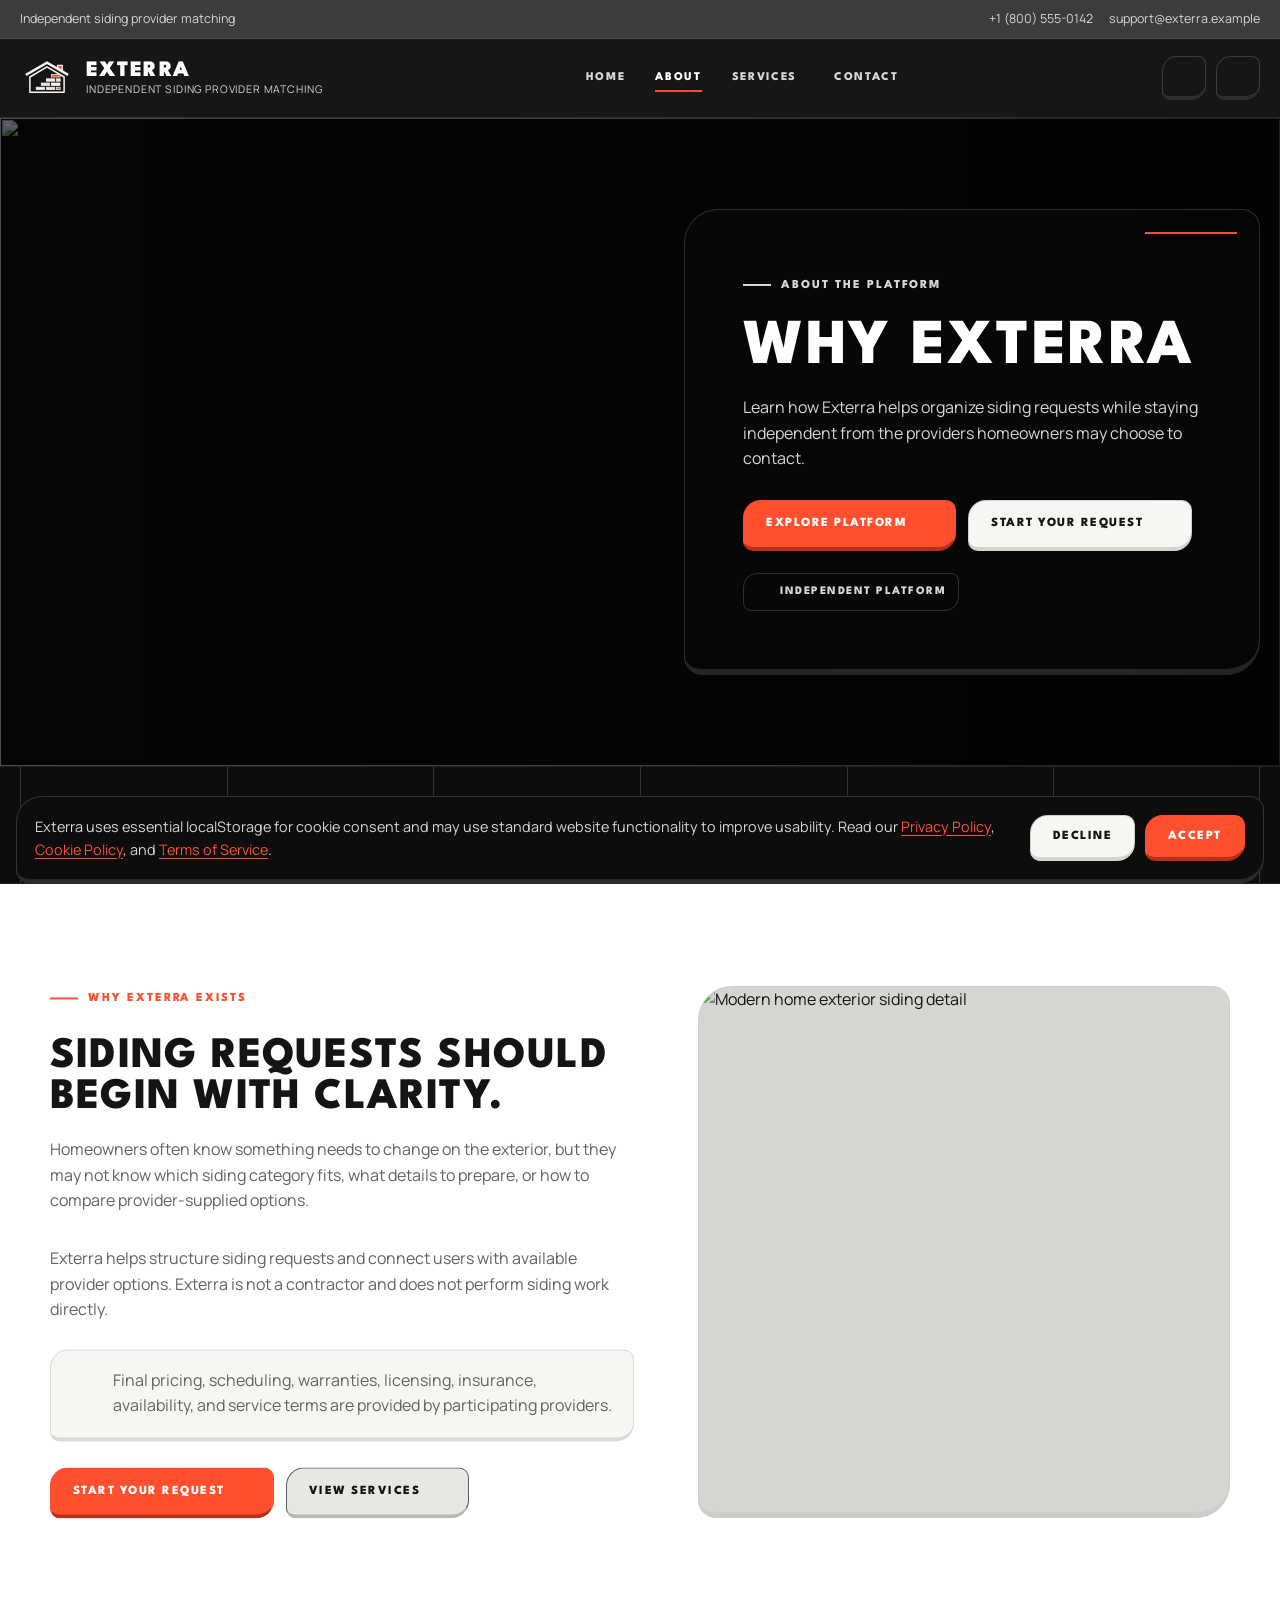
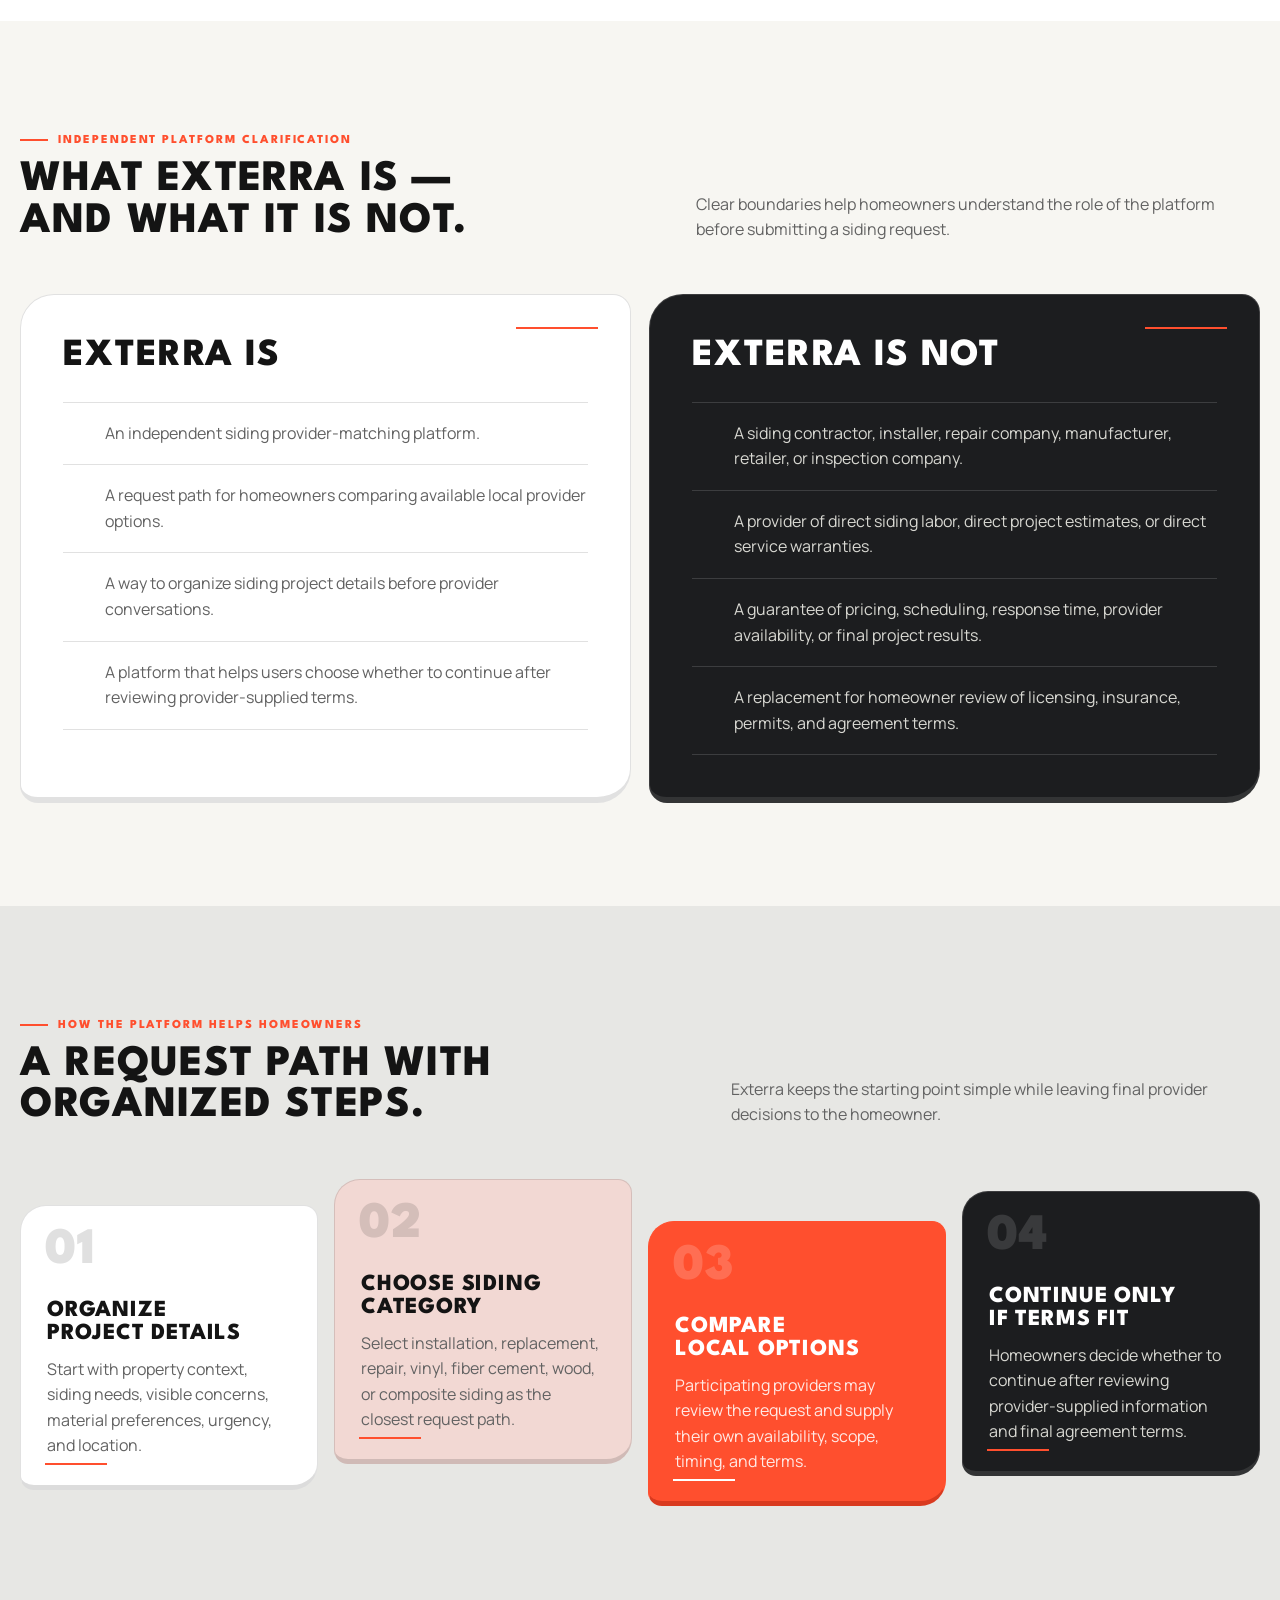
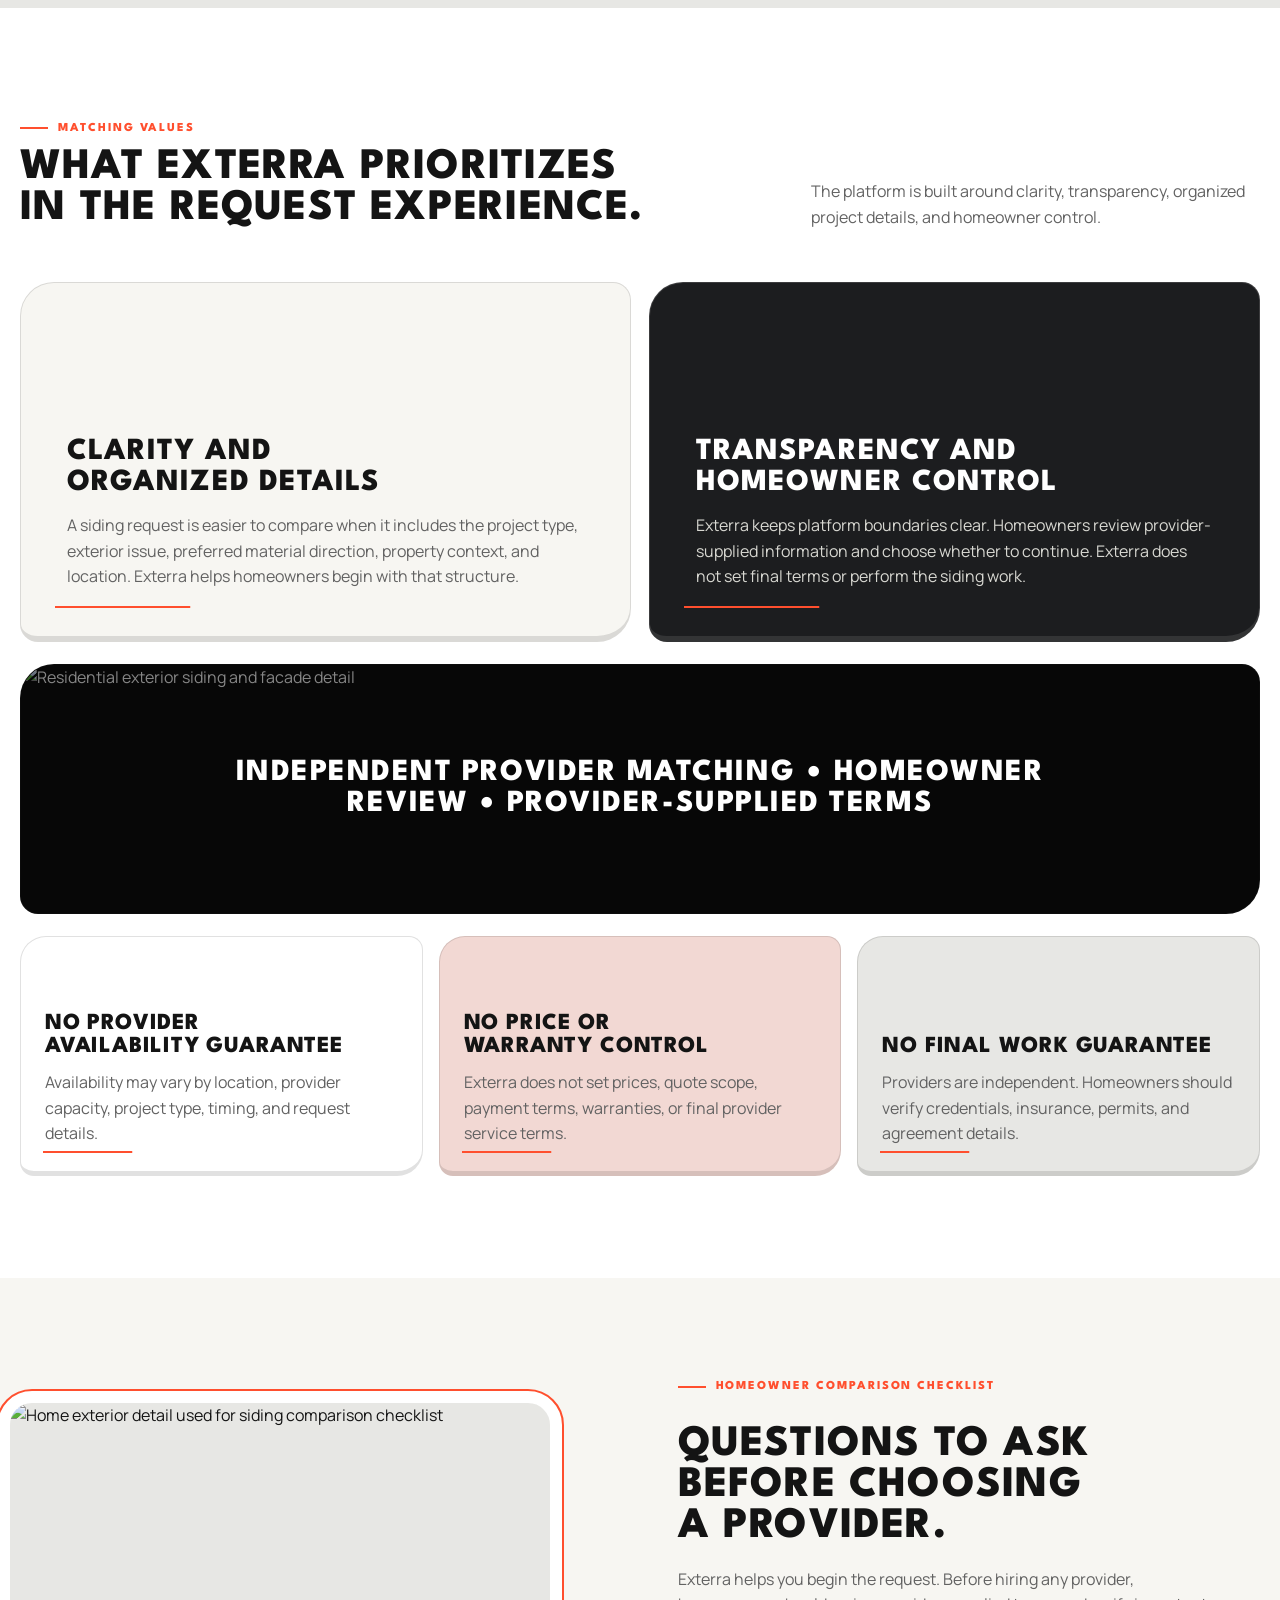
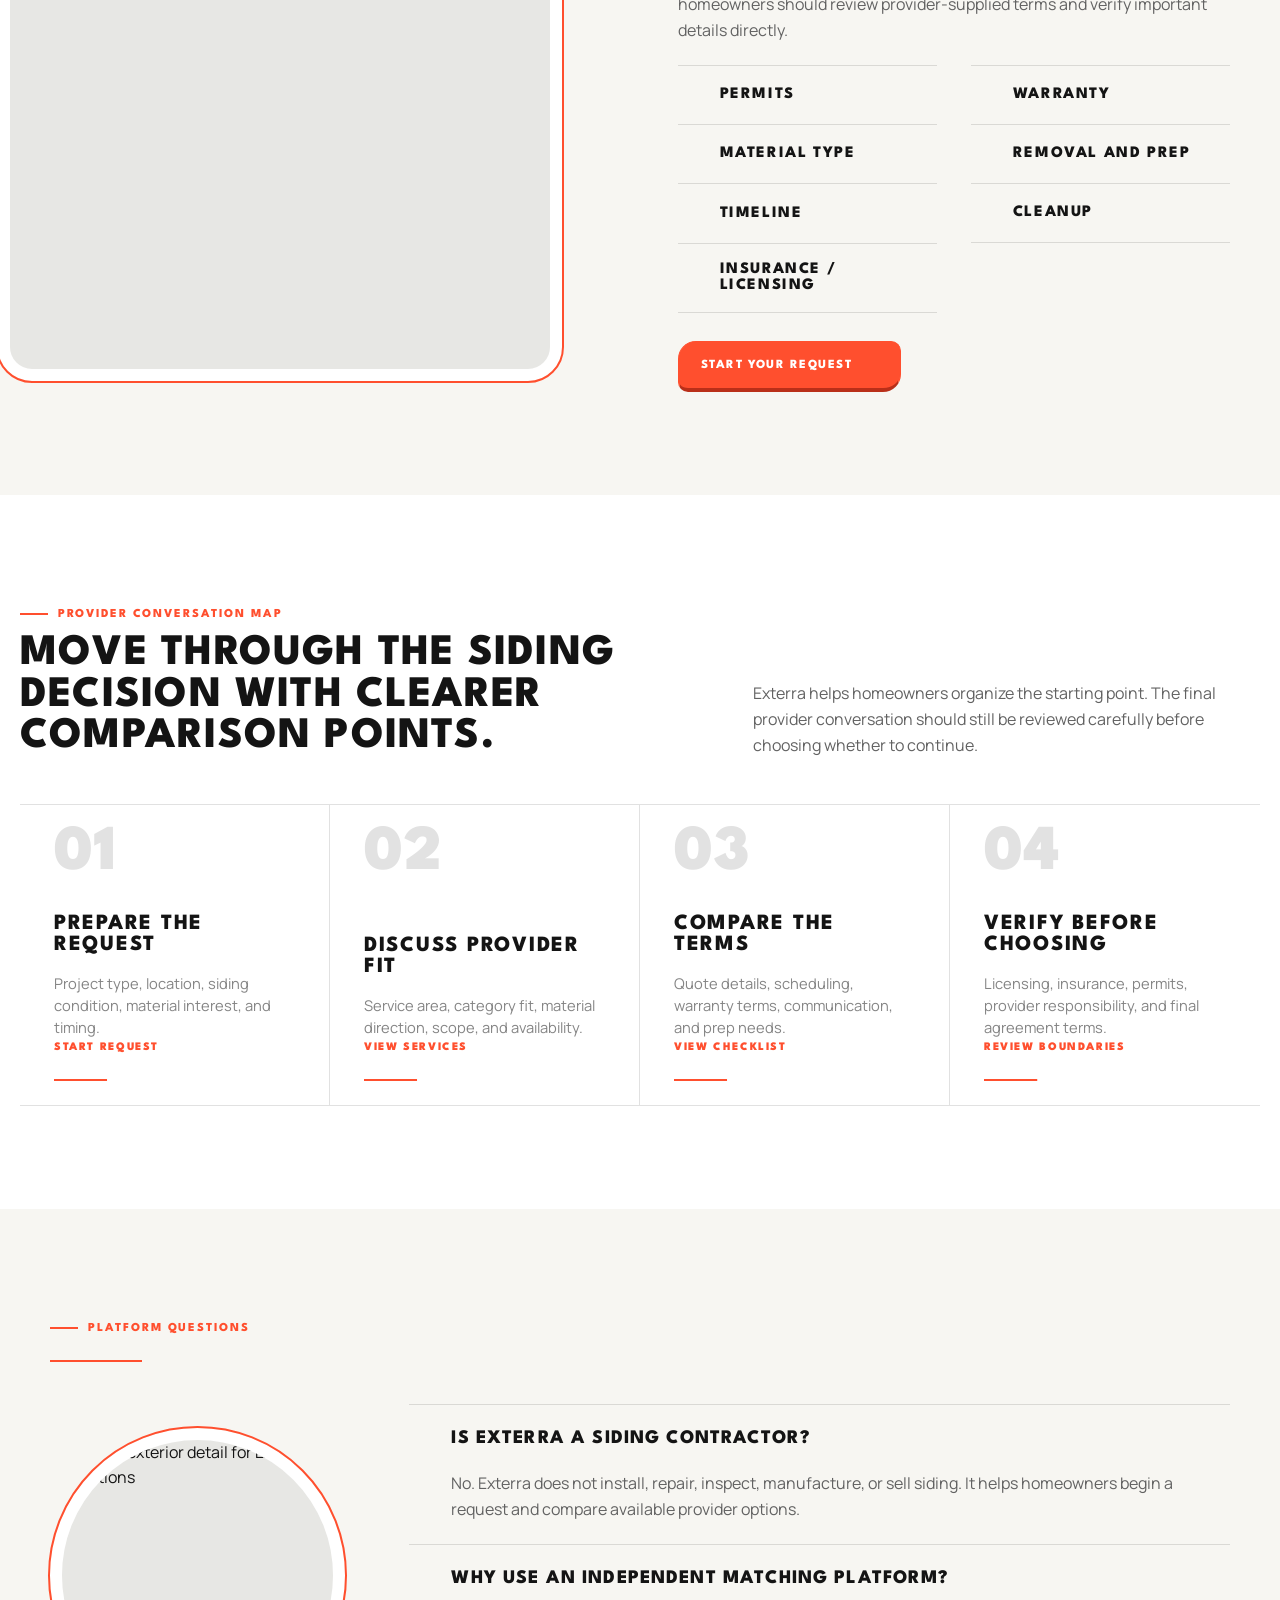
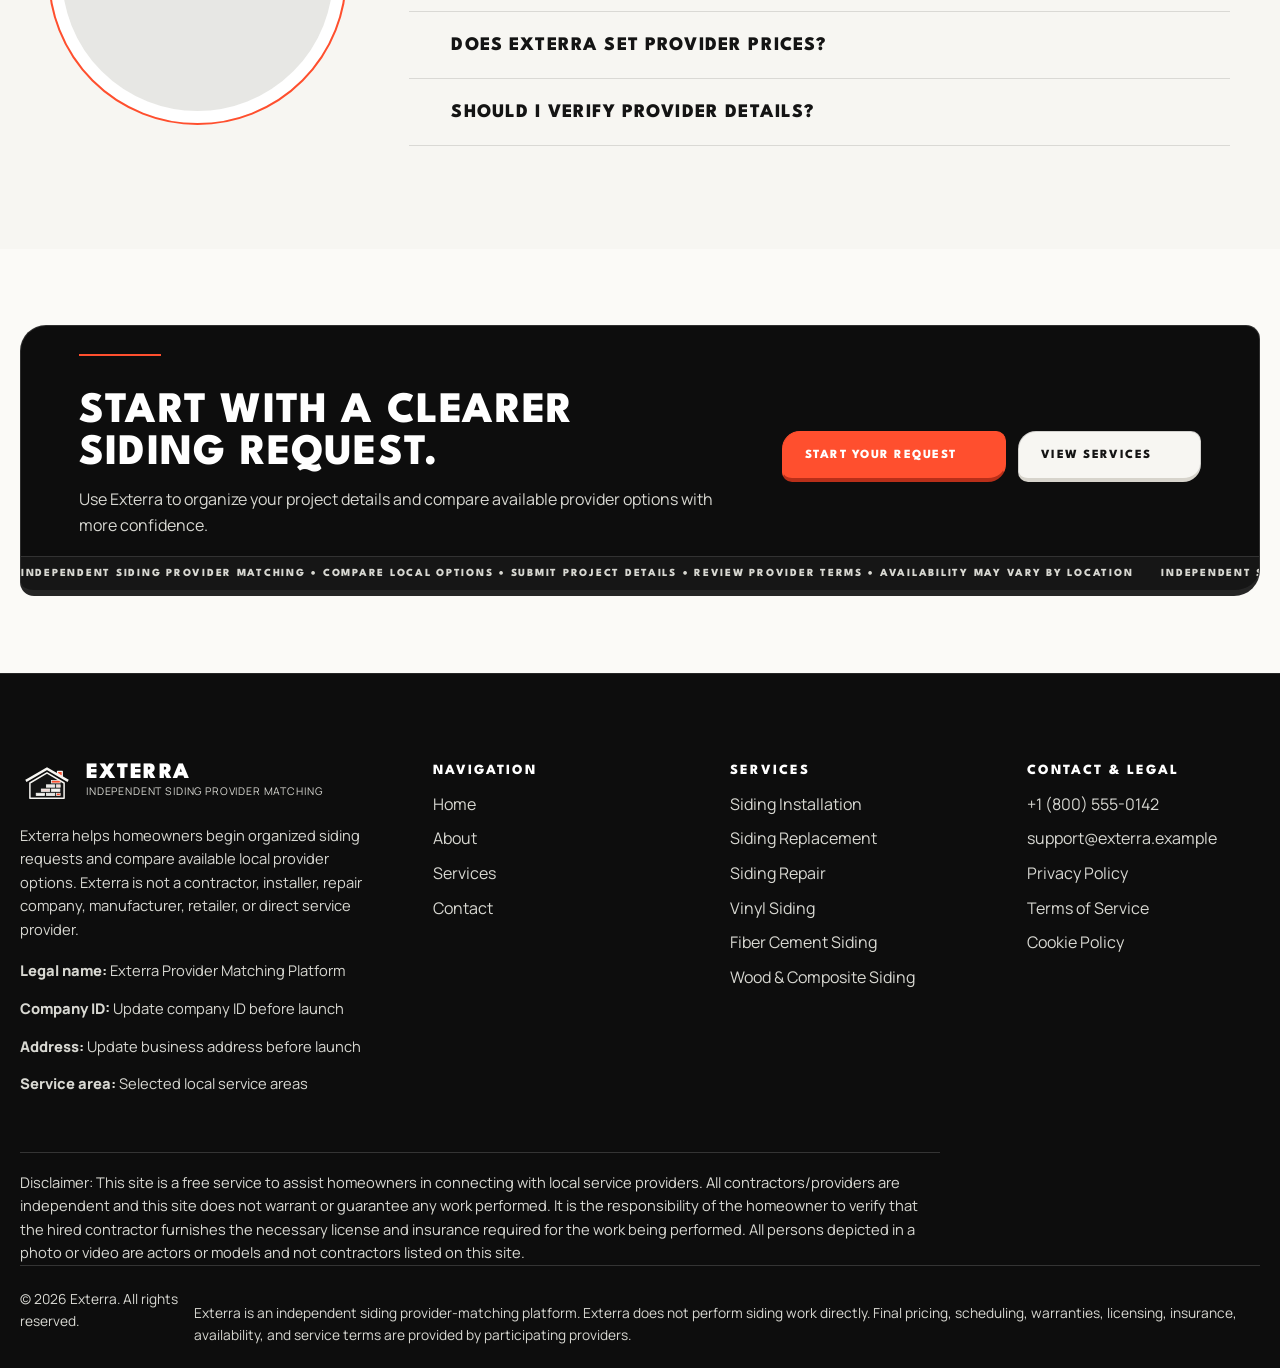
==== commit 663dfd74: "+" ====
--- a/about.html
+++ b/about.html
@@ -351,6 +351,69 @@
             </div>
         </section>
 
+        <!-- 6. Provider Conversation Map -->
+        <section class="conversation-map section section--white" id="conversation-map" aria-labelledby="conversation-map-title">
+            <div class="container-wide">
+                <div class="conversation-map__head" data-aos="fade-up">
+                    <div>
+                        <p class="section-kicker">Provider conversation map</p>
+                        <h2 id="conversation-map-title">Move through the siding decision with clearer comparison points.</h2>
+                    </div>
+        
+                    <p>
+                        Exterra helps homeowners organize the starting point. The final provider conversation should still be
+                        reviewed carefully before choosing whether to continue.
+                    </p>
+                </div>
+        
+                <div class="conversation-map__rail" data-aos="fade-up" aria-label="Siding provider conversation stages">
+                    <a class="conversation-step conversation-step--one" href="contact.html">
+                        <span class="conversation-step__number">01</span>
+                        <i data-lucide="file-pen-line" aria-hidden="true"></i>
+        
+                        <span class="conversation-step__content">
+                            <strong>Prepare the request</strong>
+                            <span>Project type, location, siding condition, material interest, and timing.</span>
+                            <em>Start request</em>
+                        </span>
+                    </a>
+        
+                    <a class="conversation-step conversation-step--two" href="all-services.html">
+                        <span class="conversation-step__number">02</span>
+                        <i data-lucide="messages-square" aria-hidden="true"></i>
+        
+                        <span class="conversation-step__content">
+                            <strong>Discuss provider fit</strong>
+                            <span>Service area, category fit, material direction, scope, and availability.</span>
+                            <em>View services</em>
+                        </span>
+                    </a>
+        
+                    <a class="conversation-step conversation-step--three" href="#checklist">
+                        <span class="conversation-step__number">03</span>
+                        <i data-lucide="list-checks" aria-hidden="true"></i>
+        
+                        <span class="conversation-step__content">
+                            <strong>Compare the terms</strong>
+                            <span>Quote details, scheduling, warranty terms, communication, and prep needs.</span>
+                            <em>View checklist</em>
+                        </span>
+                    </a>
+        
+                    <a class="conversation-step conversation-step--four" href="#not-claim">
+                        <span class="conversation-step__number">04</span>
+                        <i data-lucide="shield-check" aria-hidden="true"></i>
+        
+                        <span class="conversation-step__content">
+                            <strong>Verify before choosing</strong>
+                            <span>Licensing, insurance, permits, provider responsibility, and final agreement terms.</span>
+                            <em>Review boundaries</em>
+                        </span>
+                    </a>
+                </div>
+            </div>
+        </section>
+
         <!-- 8. FAQ -->
         <section data-faq="platform" data-faq-heading="Platform Questions" data-faq-image="assets/images/faq.jpg">
         </section>
--- a/assets/css/global.css
+++ b/assets/css/global.css
@@ -763,6 +763,7 @@
 .header-actions {
     display: flex;
     align-items: center;
+    justify-content: flex-end;
     gap: 10px;
 }
 
@@ -2057,4 +2058,47 @@
     .cta-marquee__track {
         animation: none;
     }
+}
+
+/* =========================
+   Sticky Header Fix
+========================= */
+
+/* overflow-x: hidden иногда ломает sticky у вложенных элементов */
+html,
+body {
+    overflow-x: clip;
+}
+
+/* весь header-блок становится sticky: pre-header + main header */
+[data-site-header] {
+    position: sticky;
+    top: 0;
+    z-index: 80;
+}
+
+/* внутри sticky wrapper уже не нужен второй sticky */
+.pre-header {
+    position: relative;
+    z-index: 2;
+}
+
+.site-header {
+    position: relative;
+    top: auto;
+    z-index: 3;
+}
+
+/* mobile menu должен быть выше sticky header */
+.mobile-menu {
+    z-index: 90;
+}
+
+/* fallback для старых браузеров */
+@supports not (overflow: clip) {
+
+    html,
+    body {
+        overflow-x: hidden;
+    }
 }
--- a/assets/css/about.css
+++ b/assets/css/about.css
@@ -524,15 +524,16 @@
 
 .homeowner-checklist__layout {
     display: grid;
-    grid-template-columns: minmax(260px, 0.42fr) minmax(0, 1fr);
+    grid-template-columns: minmax(320px, 0.54fr) minmax(0, 1fr);
     gap: clamp(32px, 6vw, 82px);
     align-items: center;
 }
 
 .homeowner-checklist__photo {
-    width: min(100%, 360px);
+    width: min(100%, 500px);
     aspect-ratio: 1 / 1;
-    justify-self: center;
+    justify-self: start;
+    transform: translateX(clamp(-48px, -4vw, -18px));
     overflow: hidden;
     border-radius: 50%;
     border: 12px solid var(--color-white);
@@ -569,19 +570,25 @@
 .checklist-lines {
     width: 100%;
     display: grid;
+    grid-template-columns: repeat(2, minmax(0, 1fr));
+    column-gap: clamp(18px, 3vw, 34px);
     margin: 4px 0 10px;
-    border-top: 1px solid var(--border-light);
 }
 
 .checklist-lines span {
-    min-height: 62px;
+    min-height: 0;
+    padding: 18px 0;
     display: grid;
     grid-template-columns: 28px 1fr;
     gap: 14px;
     align-items: center;
-    border-bottom: 1px solid var(--border-light);
+    border-top: 1px solid var(--border-light);
     color: var(--text-main);
     transition: color var(--ease), padding-left var(--ease);
+}
+
+.checklist-lines span:nth-last-child(-n+2) {
+    border-bottom: 1px solid var(--border-light);
 }
 
 .checklist-lines span:hover {
@@ -648,7 +655,9 @@
     }
 
     .homeowner-checklist__photo {
-        width: min(100%, 300px);
+        width: min(100%, 360px);
+        justify-self: center;
+        transform: none;
     }
 }
 
@@ -657,6 +666,18 @@
     .platform-helps__steps,
     .not-claim-grid {
         grid-template-columns: 1fr;
+    }
+
+    .checklist-lines {
+        grid-template-columns: 1fr;
+    }
+
+    .checklist-lines span:nth-last-child(-n+2) {
+        border-bottom: 0;
+    }
+
+    .checklist-lines span:last-child {
+        border-bottom: 1px solid var(--border-light);
     }
 
     .help-step,
@@ -704,4 +725,417 @@
     .checklist-lines strong {
         font-size: 0.9rem;
     }
+}
+
+/* =========================
+   Homeowner Checklist Photo Fix
+========================= */
+
+.homeowner-checklist__layout {
+    display: grid;
+    grid-template-columns: minmax(420px, 0.95fr) minmax(0, 1fr);
+    gap: clamp(28px, 5vw, 72px);
+    align-items: center;
+}
+
+.homeowner-checklist__photo {
+    position: relative;
+    width: 100%;
+    max-width: 560px;
+    min-height: 540px;
+    margin-left: -34px;
+    /* двигает фото левее */
+    border-radius: 34px;
+    overflow: hidden;
+}
+
+.homeowner-checklist__photo img {
+    width: 100%;
+    height: 100%;
+    min-height: 540px;
+    object-fit: cover;
+    display: block;
+}
+
+/* если хочешь еще чуть крупнее */
+@media (min-width: 1200px) {
+    .homeowner-checklist__layout {
+        grid-template-columns: minmax(500px, 1.02fr) minmax(0, 1fr);
+    }
+
+    .homeowner-checklist__photo {
+        max-width: 620px;
+        min-height: 590px;
+        margin-left: -52px;
+    }
+
+    .homeowner-checklist__photo img {
+        min-height: 590px;
+    }
+}
+
+/* tablet */
+@media (max-width: 980px) {
+    .homeowner-checklist__layout {
+        grid-template-columns: 1fr;
+    }
+
+    .homeowner-checklist__photo {
+        max-width: 100%;
+        min-height: 420px;
+        margin-left: 0;
+    }
+
+    .homeowner-checklist__photo img {
+        min-height: 420px;
+    }
+}
+
+/* mobile */
+@media (max-width: 640px) {
+    .homeowner-checklist__photo {
+        min-height: 320px;
+        border-radius: 24px 14px 24px 14px;
+    }
+
+    .homeowner-checklist__photo img {
+        min-height: 320px;
+    }
+}
+
+/* =========================
+   About: Provider Conversation Map
+========================= */
+
+.conversation-map {
+    overflow: hidden;
+}
+
+.conversation-map__head {
+    display: grid;
+    grid-template-columns: minmax(0, 0.95fr) minmax(320px, 0.72fr);
+    gap: clamp(26px, 5vw, 76px);
+    align-items: end;
+    margin-bottom: clamp(28px, 4vw, 46px);
+}
+
+.conversation-map__head h2 {
+    max-width: 760px;
+}
+
+.conversation-map__head p:not(.section-kicker) {
+    max-width: 620px;
+    color: var(--text-muted);
+}
+
+.conversation-map__rail {
+    display: grid;
+    grid-template-columns: repeat(4, minmax(0, 1fr));
+    min-height: 300px;
+    border-top: 1px solid var(--border-light);
+    border-bottom: 1px solid var(--border-light);
+    transition: grid-template-columns 420ms ease;
+}
+
+@supports selector(.conversation-map__rail:has(.conversation-step:hover)) {
+
+    .conversation-map__rail:has(.conversation-step--one:hover),
+    .conversation-map__rail:has(.conversation-step--one:focus-visible) {
+        grid-template-columns: 1.5fr 0.84fr 0.84fr 0.84fr;
+    }
+
+    .conversation-map__rail:has(.conversation-step--two:hover),
+    .conversation-map__rail:has(.conversation-step--two:focus-visible) {
+        grid-template-columns: 0.84fr 1.5fr 0.84fr 0.84fr;
+    }
+
+    .conversation-map__rail:has(.conversation-step--three:hover),
+    .conversation-map__rail:has(.conversation-step--three:focus-visible) {
+        grid-template-columns: 0.84fr 0.84fr 1.5fr 0.84fr;
+    }
+
+    .conversation-map__rail:has(.conversation-step--four:hover),
+    .conversation-map__rail:has(.conversation-step--four:focus-visible) {
+        grid-template-columns: 0.84fr 0.84fr 0.84fr 1.5fr;
+    }
+}
+
+.conversation-step {
+    position: relative;
+    min-height: 300px;
+    display: grid;
+    align-content: end;
+    padding: clamp(22px, 3vw, 34px);
+    border-right: 1px solid var(--border-light);
+    color: var(--text-main);
+    text-decoration: none;
+    overflow: hidden;
+    transition: background-color var(--ease), color var(--ease), padding-left var(--ease);
+}
+
+.conversation-step:last-child {
+    border-right: 0;
+}
+
+.conversation-step::before {
+    content: "";
+    position: absolute;
+    inset: 0;
+    background: var(--color-off-white);
+    opacity: 0;
+    transition: opacity var(--ease);
+}
+
+.conversation-step::after {
+    content: "";
+    position: absolute;
+    left: clamp(22px, 3vw, 34px);
+    right: clamp(22px, 3vw, 34px);
+    bottom: 24px;
+    height: 2px;
+    background: var(--color-orange);
+    transform: scaleX(0.22);
+    transform-origin: left;
+    transition: transform var(--ease);
+}
+
+.conversation-step:hover,
+.conversation-step:focus-visible {
+    color: var(--color-orange);
+    padding-left: clamp(28px, 3.5vw, 42px);
+}
+
+.conversation-step:hover::before,
+.conversation-step:focus-visible::before {
+    opacity: 1;
+}
+
+.conversation-step:hover::after,
+.conversation-step:focus-visible::after {
+    transform: scaleX(1);
+}
+
+.conversation-step__number {
+    position: absolute;
+    top: 24px;
+    left: clamp(22px, 3vw, 34px);
+    font-family: var(--font-heading);
+    font-size: clamp(2.5rem, 5vw, 5.2rem);
+    line-height: 0.78;
+    font-weight: 900;
+    letter-spacing: 0.02em;
+    color: rgba(13, 13, 13, 0.12);
+    transition: color var(--ease), transform var(--ease);
+    z-index: 2;
+}
+
+.conversation-step>svg,
+.conversation-step>i {
+    position: absolute;
+    top: 28px;
+    right: clamp(22px, 3vw, 34px);
+    width: clamp(36px, 4vw, 54px);
+    height: clamp(36px, 4vw, 54px);
+    color: var(--color-orange);
+    stroke-width: 1.45;
+    transition: transform var(--ease), color var(--ease);
+    z-index: 2;
+}
+
+.conversation-step:hover>svg,
+.conversation-step:hover>i,
+.conversation-step:focus-visible>svg,
+.conversation-step:focus-visible>i {
+    transform: translate(5px, -5px);
+    color: var(--color-orange-hover);
+}
+
+.conversation-step:hover .conversation-step__number,
+.conversation-step:focus-visible .conversation-step__number {
+    color: rgba(255, 79, 46, 0.18);
+    transform: translateY(-4px);
+}
+
+.conversation-step__content {
+    position: relative;
+    z-index: 2;
+    display: grid;
+    gap: 10px;
+    padding-bottom: 18px;
+}
+
+.conversation-step__content strong {
+    max-width: 260px;
+    font-family: var(--font-heading);
+    font-size: clamp(1.1rem, 1.7vw, 1.48rem);
+    line-height: 0.95;
+    font-weight: 800;
+    letter-spacing: 0.08em;
+    text-transform: uppercase;
+}
+
+.conversation-step__content span {
+    max-width: 370px;
+    color: var(--text-muted);
+    font-size: 0.92rem;
+    line-height: 1.5;
+    opacity: 0.72;
+    transform: translateY(4px);
+    transition: opacity var(--ease), transform var(--ease);
+}
+
+.conversation-step:hover .conversation-step__content span,
+.conversation-step:focus-visible .conversation-step__content span {
+    opacity: 1;
+    transform: translateY(0);
+}
+
+.conversation-step__content em {
+    width: fit-content;
+    color: var(--color-orange);
+    font-family: var(--font-heading);
+    font-size: 0.72rem;
+    line-height: 1;
+    font-weight: 900;
+    font-style: normal;
+    letter-spacing: 0.14em;
+    text-transform: uppercase;
+}
+
+@media (max-width: 980px) {
+    .conversation-map__head {
+        grid-template-columns: 1fr;
+    }
+
+    .conversation-map__rail {
+        grid-template-columns: repeat(2, minmax(0, 1fr));
+    }
+
+    .conversation-step {
+        border-bottom: 1px solid var(--border-light);
+    }
+
+    .conversation-step:nth-child(2) {
+        border-right: 0;
+    }
+
+    .conversation-step:nth-child(3),
+    .conversation-step:nth-child(4) {
+        border-bottom: 0;
+    }
+}
+
+@media (max-width: 640px) {
+    .conversation-map__rail {
+        grid-template-columns: 1fr;
+    }
+
+    .conversation-step,
+    .conversation-step:nth-child(3) {
+        min-height: 230px;
+        border-right: 0;
+        border-bottom: 1px solid var(--border-light);
+    }
+
+    .conversation-step:last-child {
+        border-bottom: 0;
+    }
+}
+
+/* =========================
+   Softer Conversation Map Hovers
+========================= */
+
+.conversation-map__rail {
+    transition: grid-template-columns 720ms cubic-bezier(0.22, 1, 0.36, 1);
+}
+
+/* делаем расширение меньше, чтобы карточки не дергались */
+@supports selector(.conversation-map__rail:has(.conversation-step:hover)) {
+
+    .conversation-map__rail:has(.conversation-step--one:hover),
+    .conversation-map__rail:has(.conversation-step--one:focus-visible) {
+        grid-template-columns: 1.28fr 0.9fr 0.9fr 0.9fr;
+    }
+
+    .conversation-map__rail:has(.conversation-step--two:hover),
+    .conversation-map__rail:has(.conversation-step--two:focus-visible) {
+        grid-template-columns: 0.9fr 1.28fr 0.9fr 0.9fr;
+    }
+
+    .conversation-map__rail:has(.conversation-step--three:hover),
+    .conversation-map__rail:has(.conversation-step--three:focus-visible) {
+        grid-template-columns: 0.9fr 0.9fr 1.28fr 0.9fr;
+    }
+
+    .conversation-map__rail:has(.conversation-step--four:hover),
+    .conversation-map__rail:has(.conversation-step--four:focus-visible) {
+        grid-template-columns: 0.9fr 0.9fr 0.9fr 1.28fr;
+    }
+}
+
+.conversation-step {
+    transition:
+        background-color 520ms ease,
+        color 420ms ease,
+        transform 520ms ease;
+}
+
+/* убираем резкий сдвиг padding-left */
+.conversation-step:hover,
+.conversation-step:focus-visible {
+    padding-left: clamp(22px, 3vw, 34px);
+    transform: translateY(-2px);
+}
+
+.conversation-step::before {
+    transition: opacity 520ms ease;
+}
+
+.conversation-step::after {
+    transition: transform 620ms cubic-bezier(0.22, 1, 0.36, 1);
+}
+
+.conversation-step__number {
+    transition:
+        color 520ms ease,
+        transform 620ms cubic-bezier(0.22, 1, 0.36, 1);
+}
+
+.conversation-step>svg,
+.conversation-step>i {
+    transition:
+        transform 620ms cubic-bezier(0.22, 1, 0.36, 1),
+        color 420ms ease;
+}
+
+/* иконка двигается меньше */
+.conversation-step:hover>svg,
+.conversation-step:hover>i,
+.conversation-step:focus-visible>svg,
+.conversation-step:focus-visible>i {
+    transform: translate(3px, -3px);
+}
+
+.conversation-step__content {
+    transition: transform 620ms cubic-bezier(0.22, 1, 0.36, 1);
+}
+
+.conversation-step:hover .conversation-step__content,
+.conversation-step:focus-visible .conversation-step__content {
+    transform: translateY(-2px);
+}
+
+.conversation-step__content span {
+    opacity: 0.78;
+    transform: translateY(6px);
+    transition:
+        opacity 560ms ease,
+        transform 620ms cubic-bezier(0.22, 1, 0.36, 1);
+}
+
+.conversation-step:hover .conversation-step__content span,
+.conversation-step:focus-visible .conversation-step__content span {
+    opacity: 1;
+    transform: translateY(0);
 }
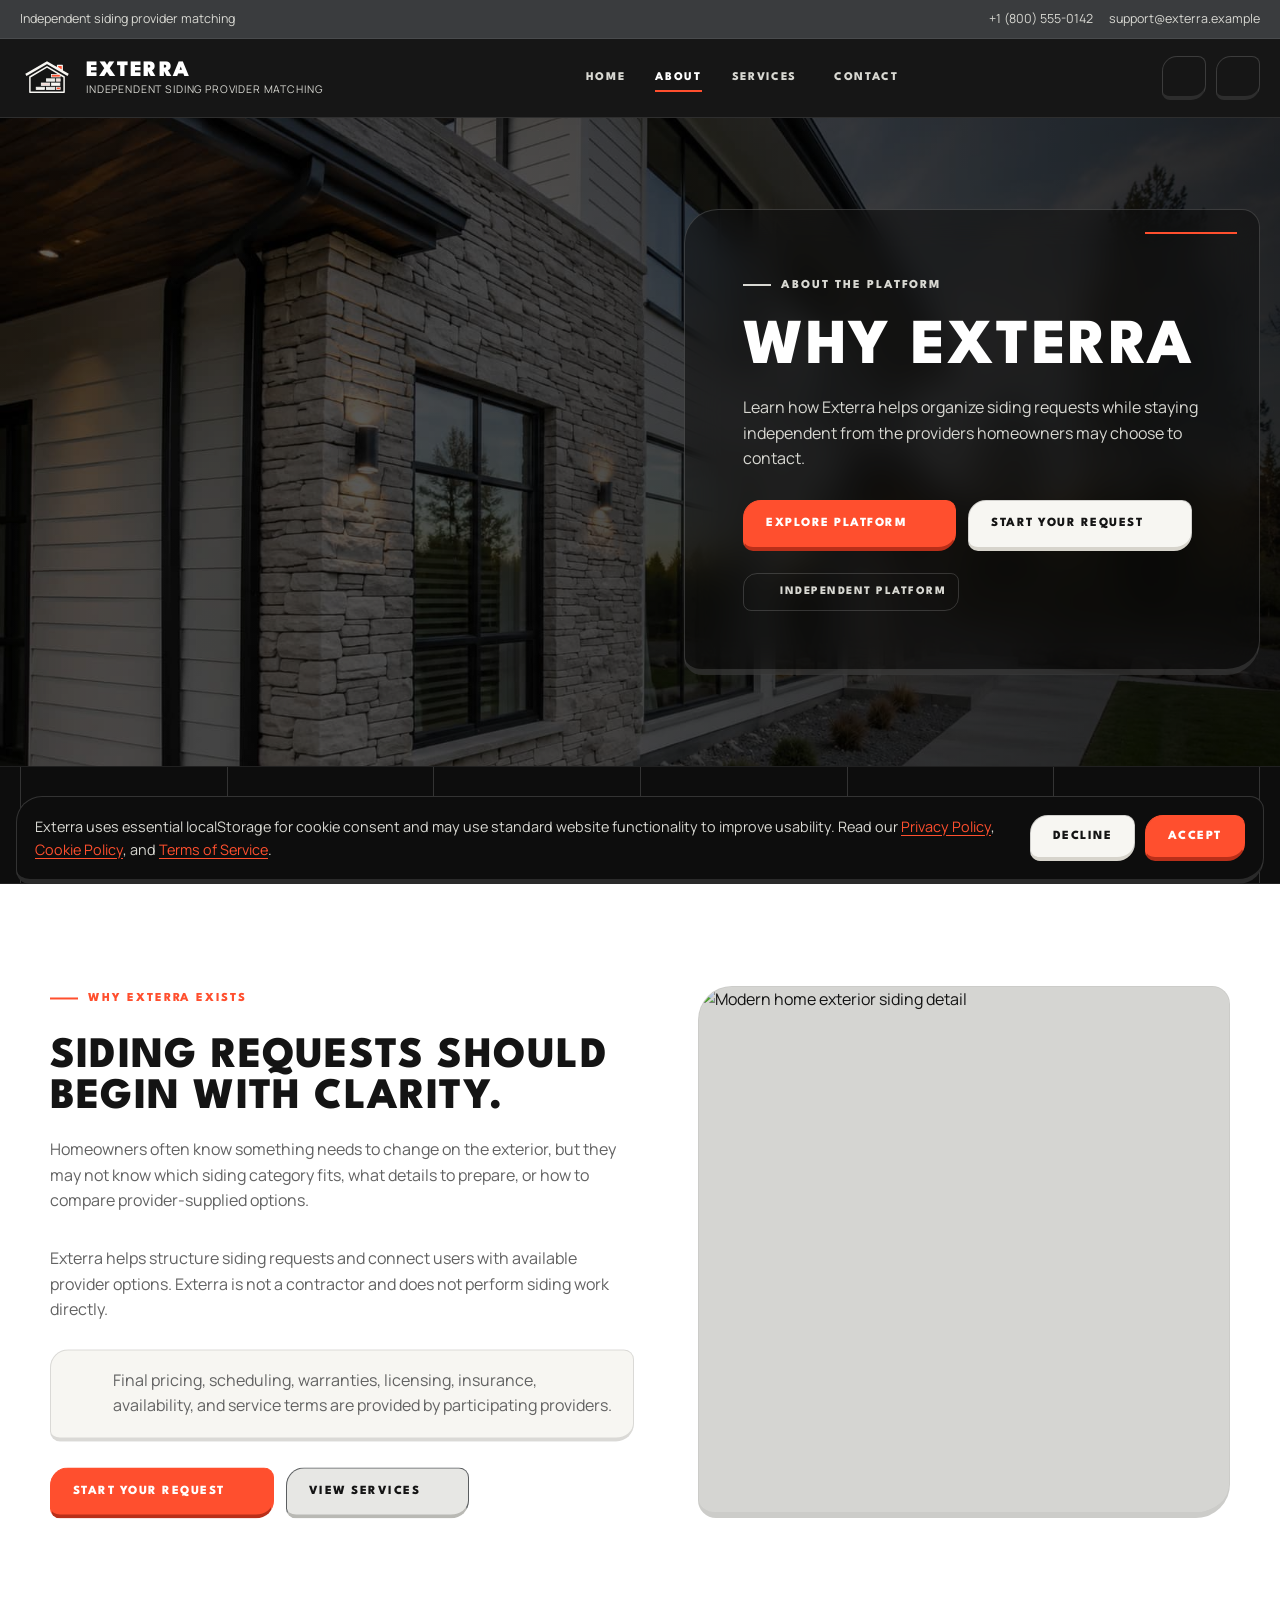
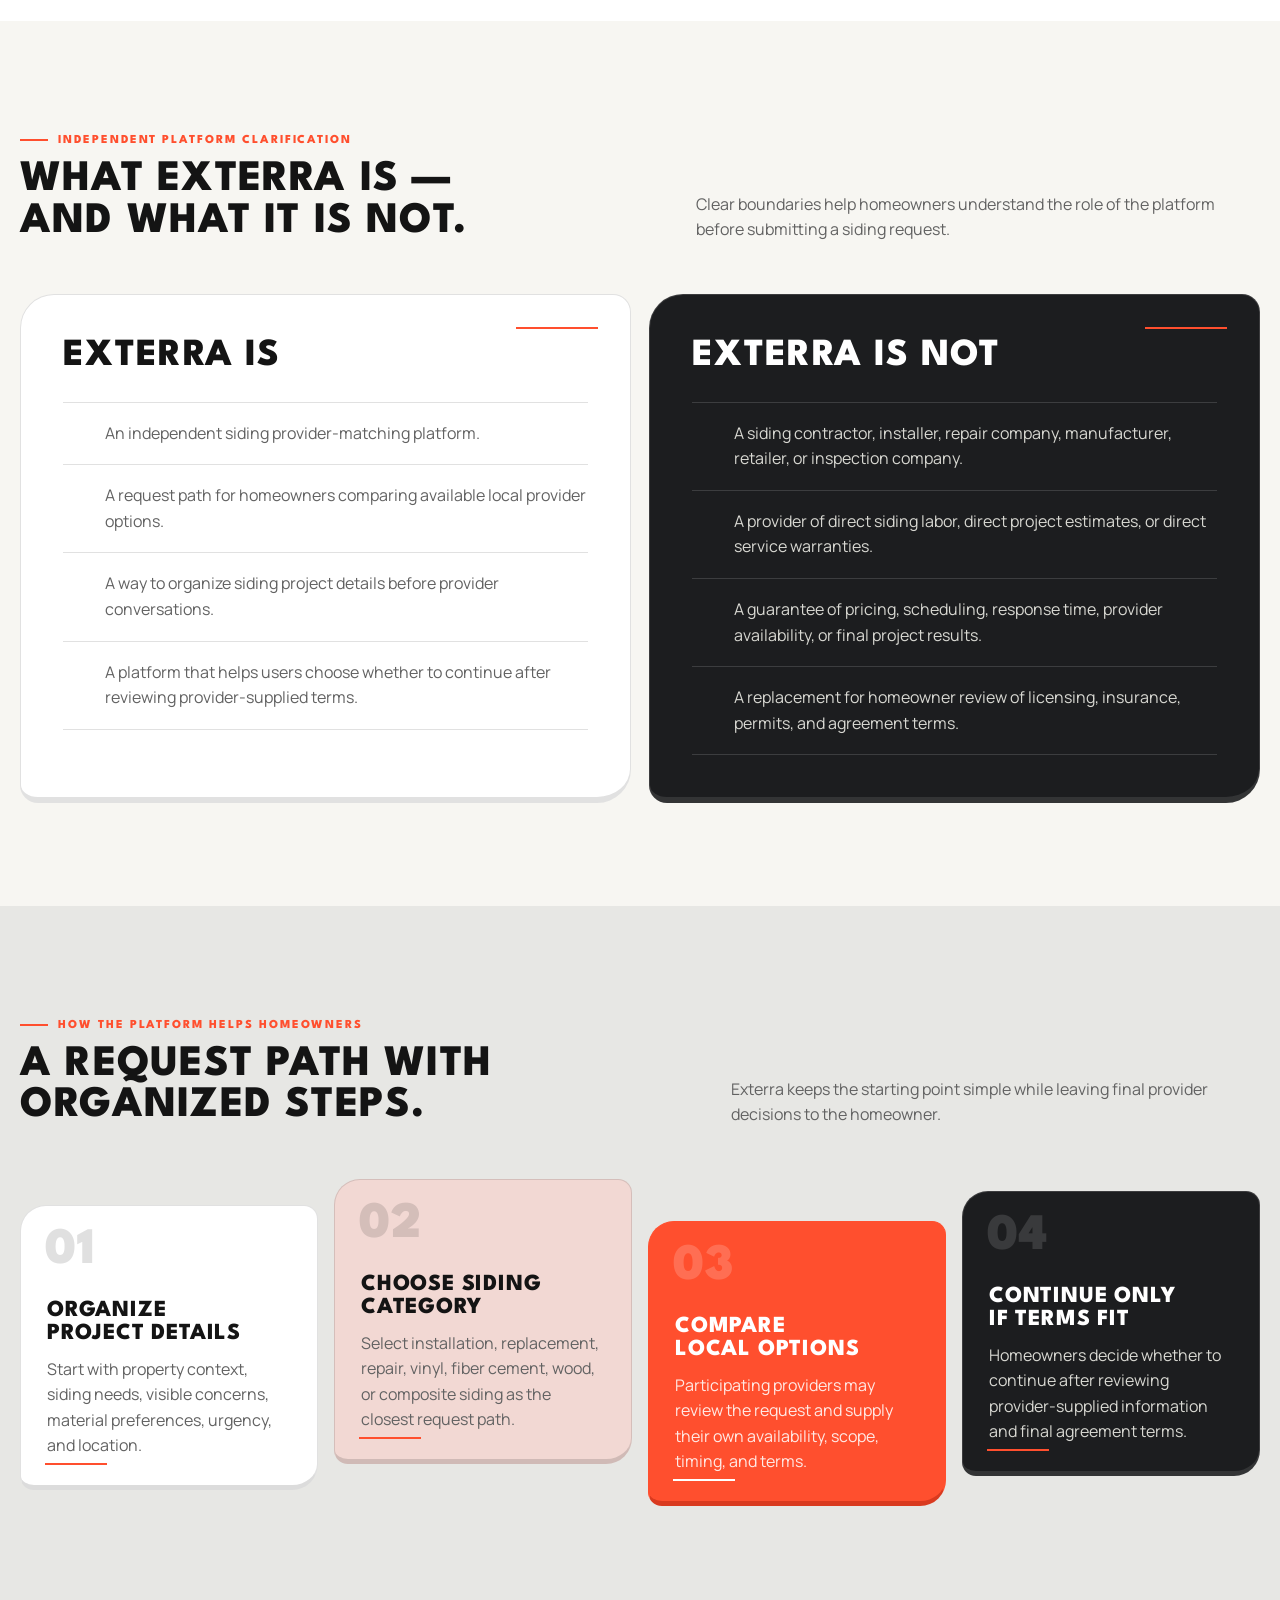
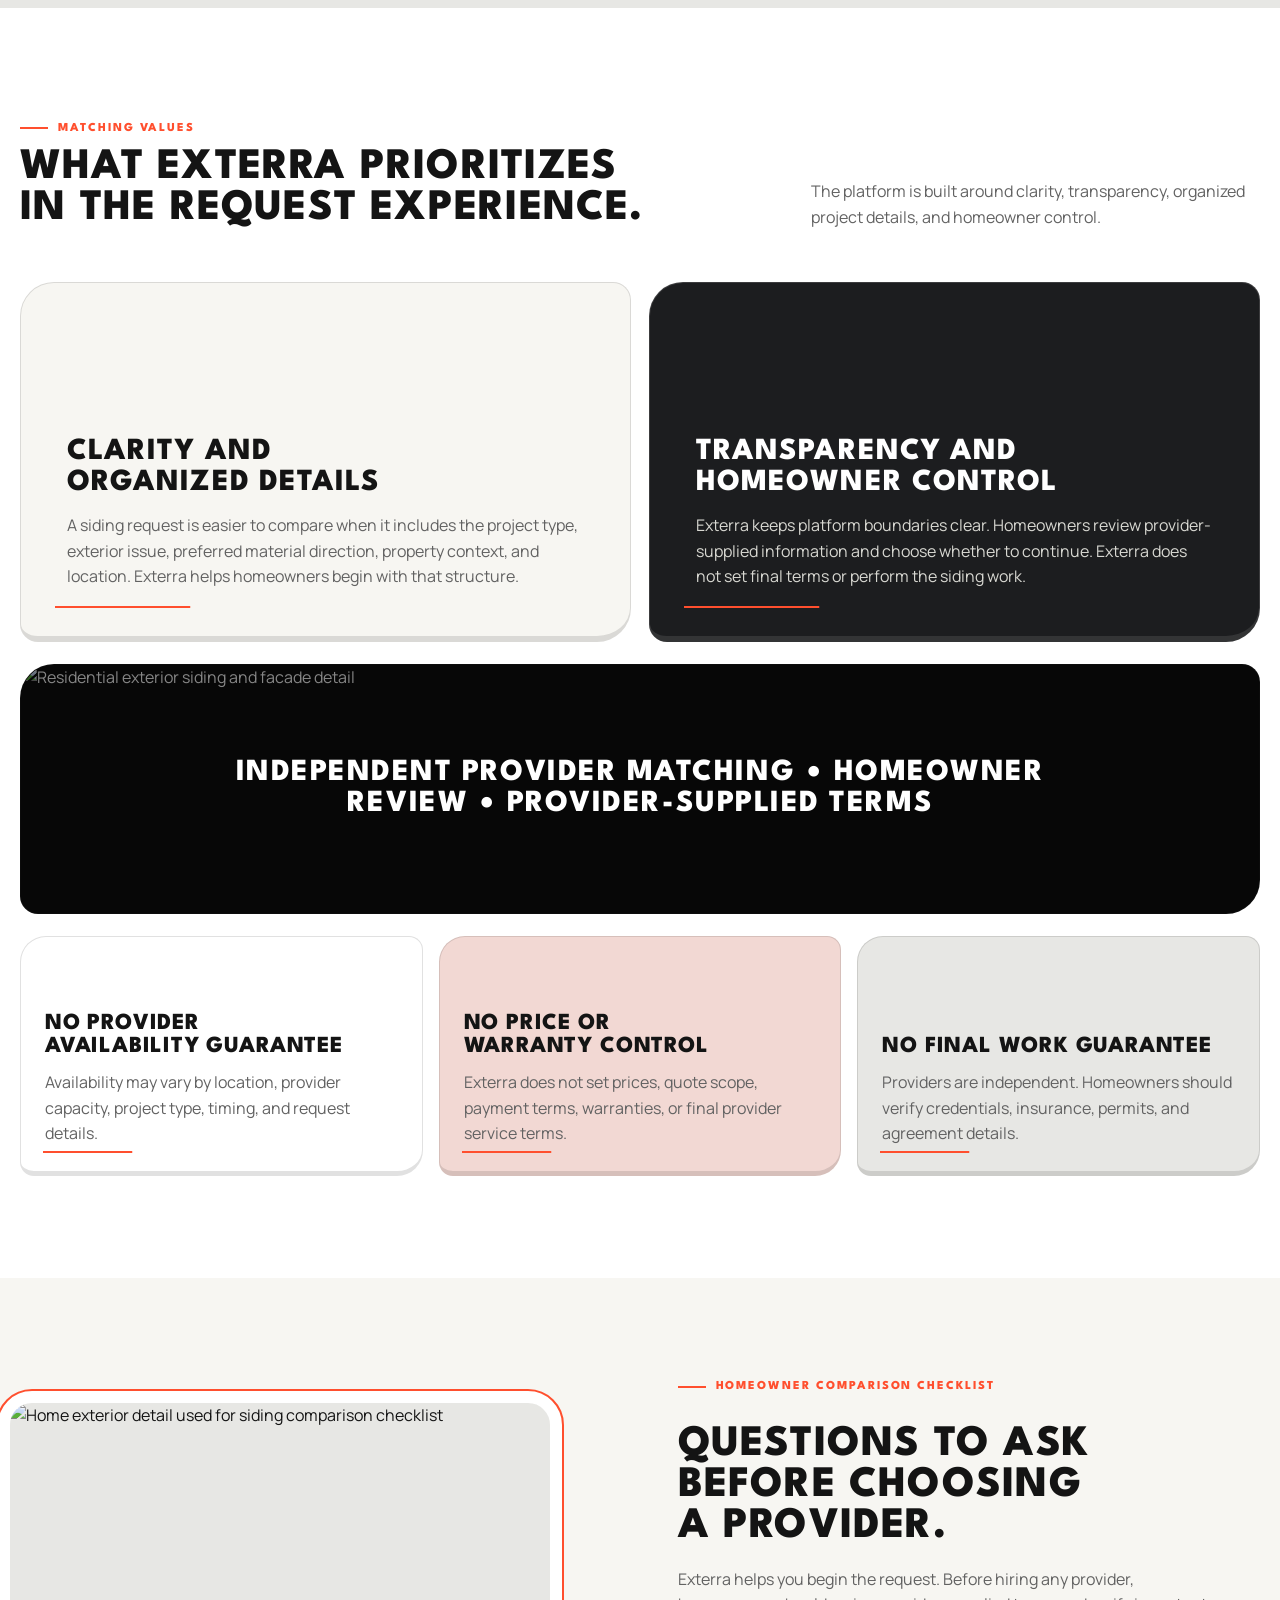
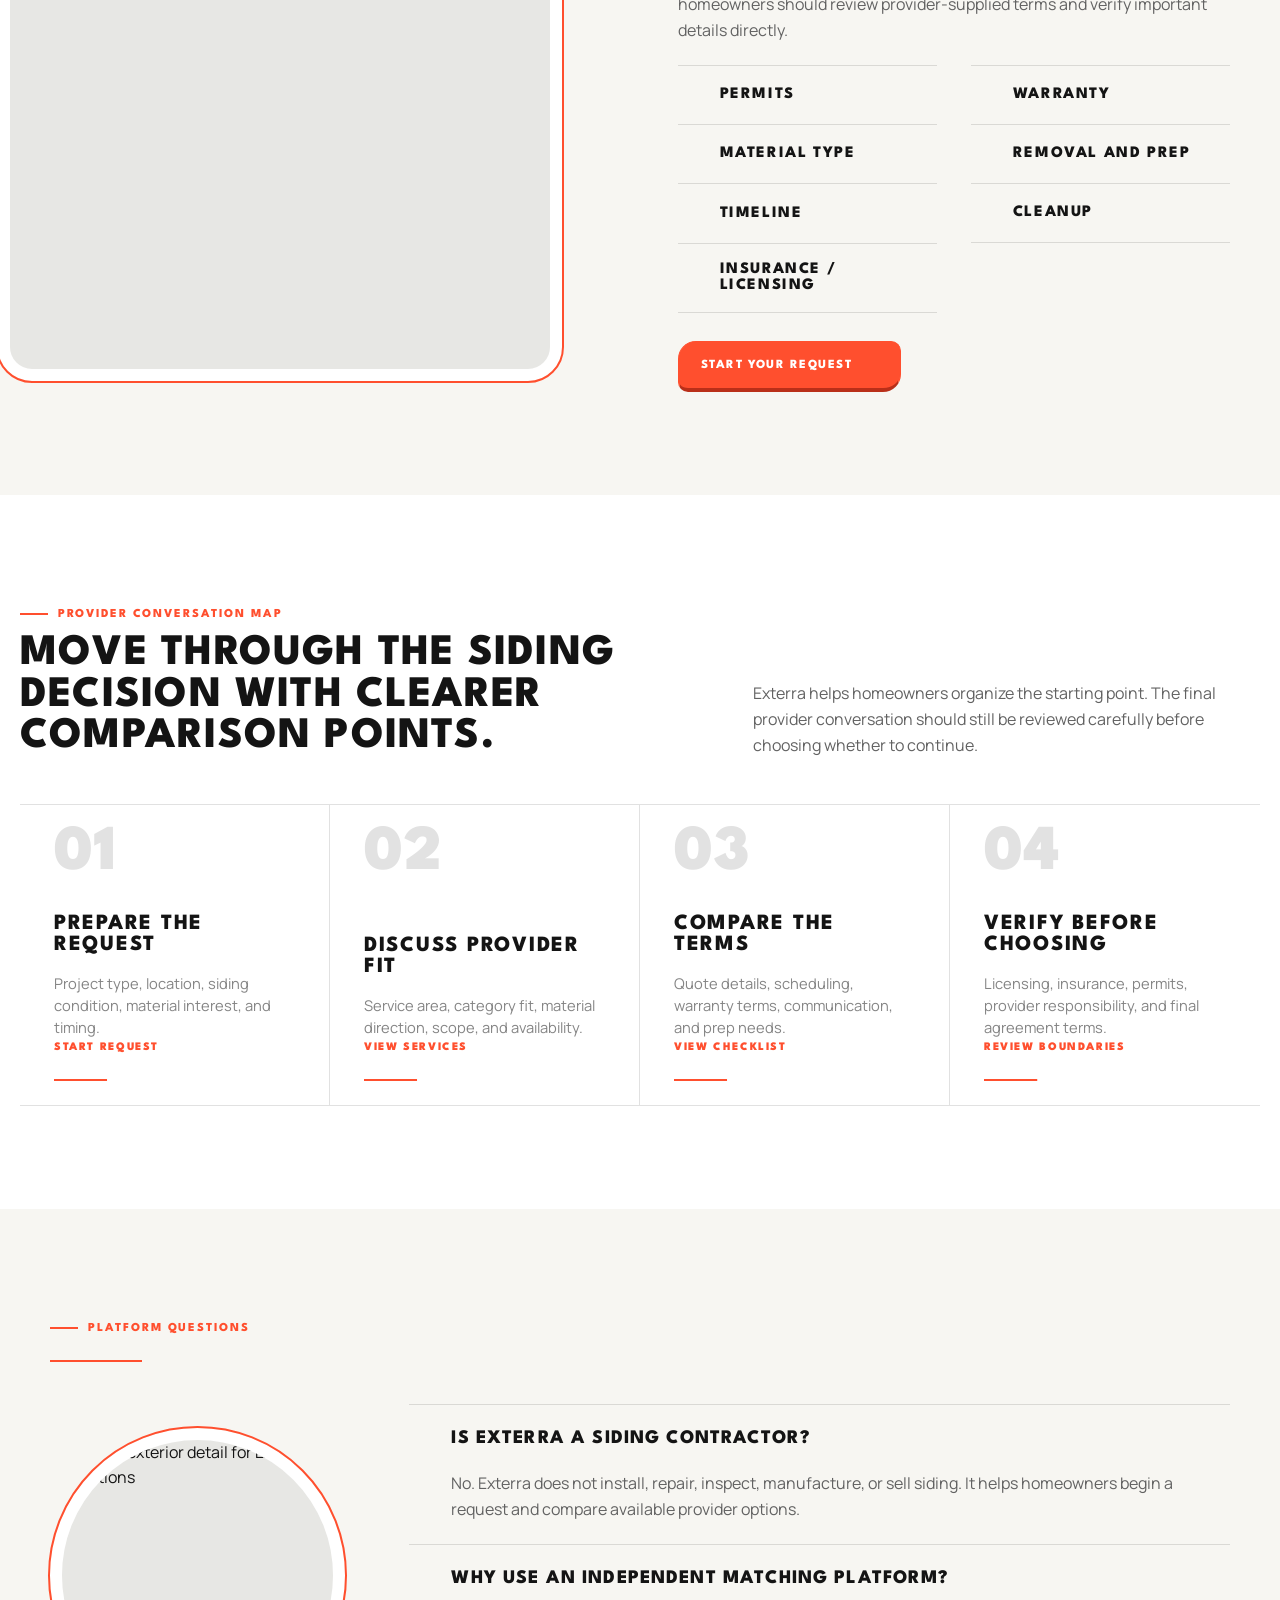
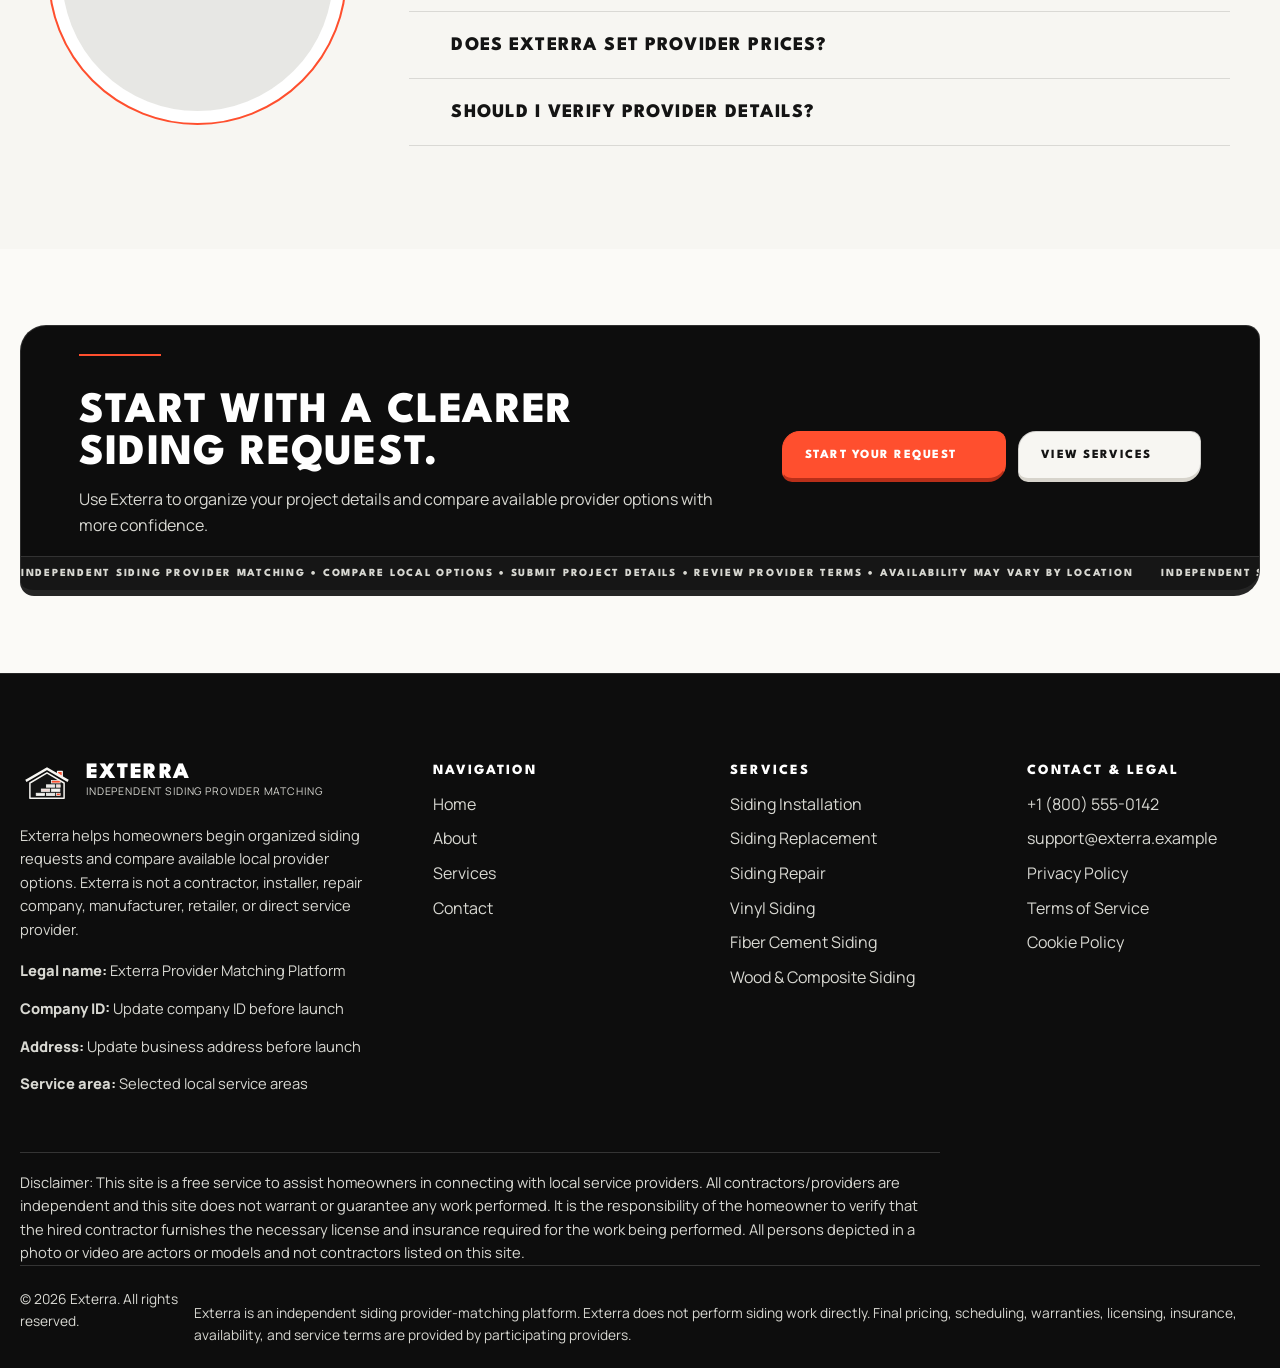
==== commit 389cb88a: "+" ====
--- a/about.html
+++ b/about.html
@@ -30,13 +30,13 @@
     <div data-mobile-menu></div>
 
     <main id="main" class="page">
-        <!-- 1. Shared Hero -->
+        
         <section data-shared-hero="about" aria-label="About Exterra hero"></section>
 
-        <!-- 2. Post-Hero Icon Navigation Strip -->
+        
         <section data-icon-strip="about" aria-label="About page section navigation"></section>
 
-        <!-- 3. Why Exterra Exists -->
+        
         <section class="about-exists section section--white" id="platform" aria-labelledby="about-exists-title">
             <div class="container">
                 <div class="about-exists__layout">
@@ -89,7 +89,7 @@
             </div>
         </section>
 
-        <!-- 4. Independent Platform Clarification -->
+        
         <section class="platform-clarity section section--soft" id="platform-clarification"
             aria-labelledby="platform-clarity-title">
             <div class="container-wide">
@@ -160,7 +160,7 @@
             </div>
         </section>
 
-        <!-- 5. How The Platform Helps Homeowners -->
+        
         <section class="platform-helps section section--gray" id="how-it-helps" aria-labelledby="platform-helps-title">
             <div class="container-wide">
                 <div class="section-head" data-aos="fade-up">
@@ -218,7 +218,7 @@
             </div>
         </section>
 
-        <!-- 6. Matching Values / What We Prioritize -->
+        
         <section class="matching-values section section--white" id="values" aria-labelledby="matching-values-title">
             <div class="container-wide">
                 <div class="section-head" data-aos="fade-up">
@@ -292,7 +292,7 @@
             </div>
         </section>
 
-        <!-- 7. Homeowner Comparison Checklist -->
+        
         <section class="homeowner-checklist section section--soft" id="checklist"
             aria-labelledby="homeowner-checklist-title">
             <div class="container">
@@ -351,7 +351,7 @@
             </div>
         </section>
 
-        <!-- 6. Provider Conversation Map -->
+        
         <section class="conversation-map section section--white" id="conversation-map" aria-labelledby="conversation-map-title">
             <div class="container-wide">
                 <div class="conversation-map__head" data-aos="fade-up">
@@ -414,11 +414,11 @@
             </div>
         </section>
 
-        <!-- 8. FAQ -->
+        
         <section data-faq="platform" data-faq-heading="Platform Questions" data-faq-image="assets/images/faq.jpg">
         </section>
 
-        <!-- 9. Global CTA -->
+        
         <section data-global-cta="about"></section>
     </main>
 
--- a/assets/css/global.css
+++ b/assets/css/global.css
@@ -49,9 +49,7 @@
     --ease-long: 520ms ease;
 }
 
-/* =========================
-   Reset / Base
-========================= */
+
 
 *,
 *::before,
@@ -128,9 +126,7 @@
     display: none !important;
 }
 
-/* =========================
-   Typography
-========================= */
+
 
 h1,
 h2,
@@ -211,9 +207,7 @@
     color: var(--text-soft-light);
 }
 
-/* =========================
-   Layout Helpers
-========================= */
+
 
 .skip-link {
     position: fixed;
@@ -417,9 +411,7 @@
     aspect-ratio: 21 / 8;
 }
 
-/* =========================
-   Buttons
-========================= */
+
 
 .btn {
     position: relative;
@@ -553,9 +545,7 @@
     gap: 12px;
 }
 
-/* =========================
-   Header / Navigation
-========================= */
+
 
 .pre-header {
     position: relative;
@@ -798,9 +788,7 @@
     display: none;
 }
 
-/* =========================
-   Mobile Menu
-========================= */
+
 
 .mobile-menu {
     position: fixed;
@@ -935,9 +923,7 @@
     border-top: 1px solid var(--border-dark);
 }
 
-/* =========================
-   Shared Hero
-========================= */
+
 
 .shared-hero {
     position: relative;
@@ -1060,9 +1046,7 @@
     }
 }
 
-/* =========================
-   Post-Hero Icon Strip
-========================= */
+
 
 .icon-strip {
     position: relative;
@@ -1083,6 +1067,10 @@
     display: grid;
     grid-template-columns: repeat(6, minmax(0, 1fr));
     gap: 0;
+}
+
+.icon-strip--services .icon-strip__inner {
+    grid-template-columns: repeat(7, minmax(0, 1fr));
 }
 
 .icon-strip__item {
@@ -1164,9 +1152,7 @@
     color: var(--color-orange-hover);
 }
 
-/* =========================
-   Shared Cards
-========================= */
+
 
 .color-card {
     position: relative;
@@ -1264,9 +1250,7 @@
     color: var(--text-soft-light);
 }
 
-/* =========================
-   Forms
-========================= */
+
 
 .form {
     display: grid;
@@ -1362,9 +1346,7 @@
     pointer-events: none;
 }
 
-/* =========================
-   Shared FAQ
-========================= */
+
 
 .faq-section {
     background: var(--color-off-white);
@@ -1489,9 +1471,7 @@
     color: var(--text-muted);
 }
 
-/* =========================
-   Shared CTA
-========================= */
+
 
 .global-cta {
     background: var(--color-paper);
@@ -1602,9 +1582,7 @@
     }
 }
 
-/* =========================
-   Footer
-========================= */
+
 
 .site-footer {
     background: var(--color-black);
@@ -1683,9 +1661,7 @@
     font-size: 0.86rem;
 }
 
-/* =========================
-   Cookie Banner
-========================= */
+
 
 .cookie-banner {
     position: fixed;
@@ -1730,9 +1706,7 @@
     gap: 10px;
 }
 
-/* =========================
-   Utilities
-========================= */
+
 
 .sr-only {
     position: absolute;
@@ -1757,9 +1731,7 @@
     stroke-width: 1.8;
 }
 
-/* =========================
-   Responsive
-========================= */
+
 
 @media (max-width: 1180px) {
     .site-header__inner {
@@ -1780,6 +1752,10 @@
 
     .icon-strip__inner {
         grid-template-columns: repeat(3, minmax(0, 1fr));
+    }
+
+    .icon-strip--services .icon-strip__inner {
+        grid-template-columns: repeat(7, minmax(0, 1fr));
     }
 
     .grid-4 {
@@ -1942,6 +1918,10 @@
         scrollbar-width: none;
     }
 
+    .icon-strip--services .icon-strip__inner {
+        grid-template-columns: none;
+    }
+
     .icon-strip__inner::-webkit-scrollbar {
         display: none;
     }
@@ -2040,9 +2020,7 @@
     }
 }
 
-/* =========================
-   Reduced Motion
-========================= */
+
 
 @media (prefers-reduced-motion: reduce) {
 
@@ -2060,24 +2038,22 @@
     }
 }
 
-/* =========================
-   Sticky Header Fix
-========================= */
-
-/* overflow-x: hidden иногда ломает sticky у вложенных элементов */
+
+
+
 html,
 body {
     overflow-x: clip;
 }
 
-/* весь header-блок становится sticky: pre-header + main header */
+
 [data-site-header] {
     position: sticky;
     top: 0;
     z-index: 80;
 }
 
-/* внутри sticky wrapper уже не нужен второй sticky */
+
 .pre-header {
     position: relative;
     z-index: 2;
@@ -2089,16 +2065,16 @@
     z-index: 3;
 }
 
-/* mobile menu должен быть выше sticky header */
+
 .mobile-menu {
     z-index: 90;
 }
 
-/* fallback для старых браузеров */
+
 @supports not (overflow: clip) {
 
     html,
     body {
         overflow-x: hidden;
     }
-}+}
--- a/assets/css/about.css
+++ b/assets/css/about.css
@@ -1,6 +1,4 @@
-/* =========================
-   About: Why Exterra Exists
-========================= */
+
 
 .about-exists {
     overflow: hidden;
@@ -85,9 +83,7 @@
     transform: scale(1);
 }
 
-/* =========================
-   About: Platform Clarity
-========================= */
+
 
 .platform-clarity {
     overflow: hidden;
@@ -167,9 +163,7 @@
     color: var(--text-soft-light);
 }
 
-/* =========================
-   About: Platform Helps
-========================= */
+
 
 .platform-helps {
     overflow: hidden;
@@ -303,9 +297,7 @@
     color: rgba(255, 255, 255, 0.13);
 }
 
-/* =========================
-   About: Matching Values
-========================= */
+
 
 .matching-values {
     overflow: hidden;
@@ -514,9 +506,7 @@
     color: var(--text-muted);
 }
 
-/* =========================
-   About: Checklist
-========================= */
+
 
 .homeowner-checklist {
     overflow: hidden;
@@ -612,9 +602,7 @@
     text-transform: uppercase;
 }
 
-/* =========================
-   Responsive
-========================= */
+
 
 @media (max-width: 1180px) {
     .platform-helps__steps {
@@ -727,9 +715,7 @@
     }
 }
 
-/* =========================
-   Homeowner Checklist Photo Fix
-========================= */
+
 
 .homeowner-checklist__layout {
     display: grid;
@@ -744,7 +730,7 @@
     max-width: 560px;
     min-height: 540px;
     margin-left: -34px;
-    /* двигает фото левее */
+    
     border-radius: 34px;
     overflow: hidden;
 }
@@ -757,7 +743,7 @@
     display: block;
 }
 
-/* если хочешь еще чуть крупнее */
+
 @media (min-width: 1200px) {
     .homeowner-checklist__layout {
         grid-template-columns: minmax(500px, 1.02fr) minmax(0, 1fr);
@@ -774,7 +760,7 @@
     }
 }
 
-/* tablet */
+
 @media (max-width: 980px) {
     .homeowner-checklist__layout {
         grid-template-columns: 1fr;
@@ -791,7 +777,7 @@
     }
 }
 
-/* mobile */
+
 @media (max-width: 640px) {
     .homeowner-checklist__photo {
         min-height: 320px;
@@ -803,9 +789,7 @@
     }
 }
 
-/* =========================
-   About: Provider Conversation Map
-========================= */
+
 
 .conversation-map {
     overflow: hidden;
@@ -1042,15 +1026,13 @@
     }
 }
 
-/* =========================
-   Softer Conversation Map Hovers
-========================= */
+
 
 .conversation-map__rail {
     transition: grid-template-columns 720ms cubic-bezier(0.22, 1, 0.36, 1);
 }
 
-/* делаем расширение меньше, чтобы карточки не дергались */
+
 @supports selector(.conversation-map__rail:has(.conversation-step:hover)) {
 
     .conversation-map__rail:has(.conversation-step--one:hover),
@@ -1081,7 +1063,7 @@
         transform 520ms ease;
 }
 
-/* убираем резкий сдвиг padding-left */
+
 .conversation-step:hover,
 .conversation-step:focus-visible {
     padding-left: clamp(22px, 3vw, 34px);
@@ -1109,7 +1091,7 @@
         color 420ms ease;
 }
 
-/* иконка двигается меньше */
+
 .conversation-step:hover>svg,
 .conversation-step:hover>i,
 .conversation-step:focus-visible>svg,
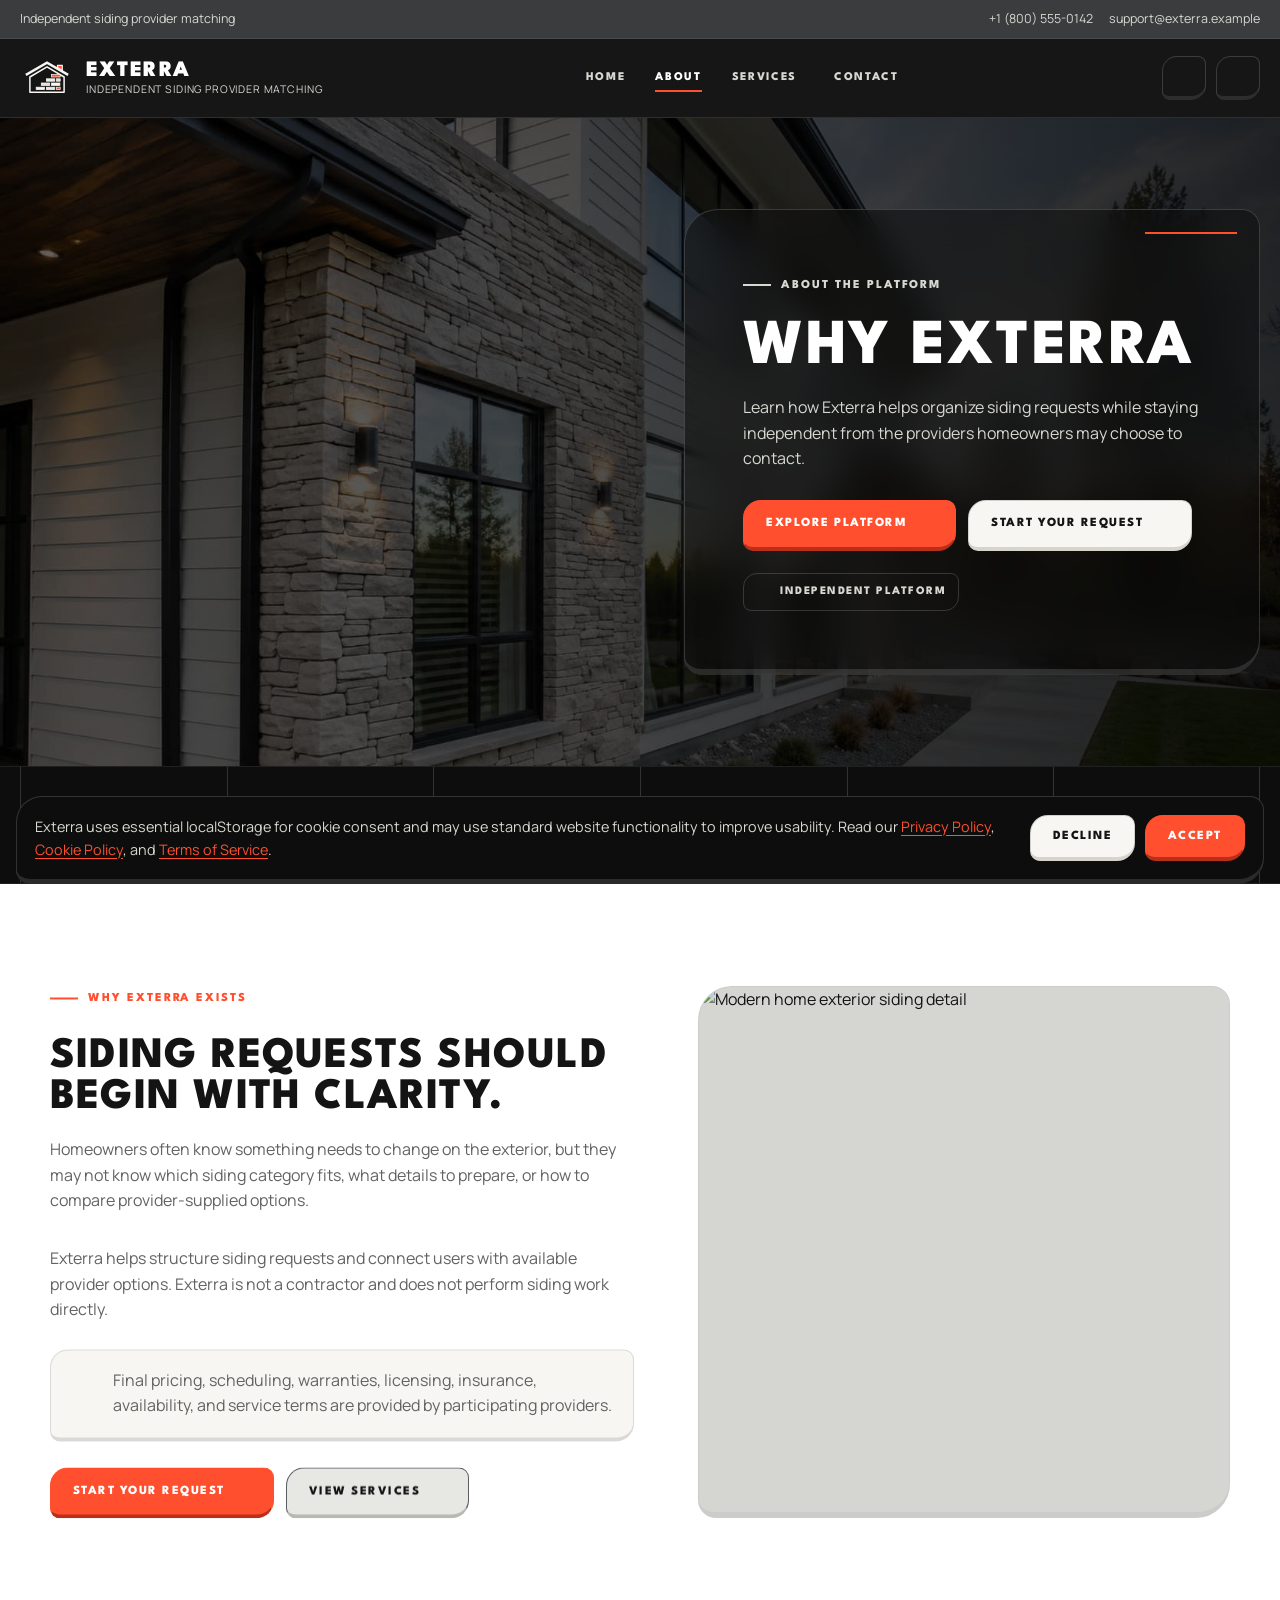
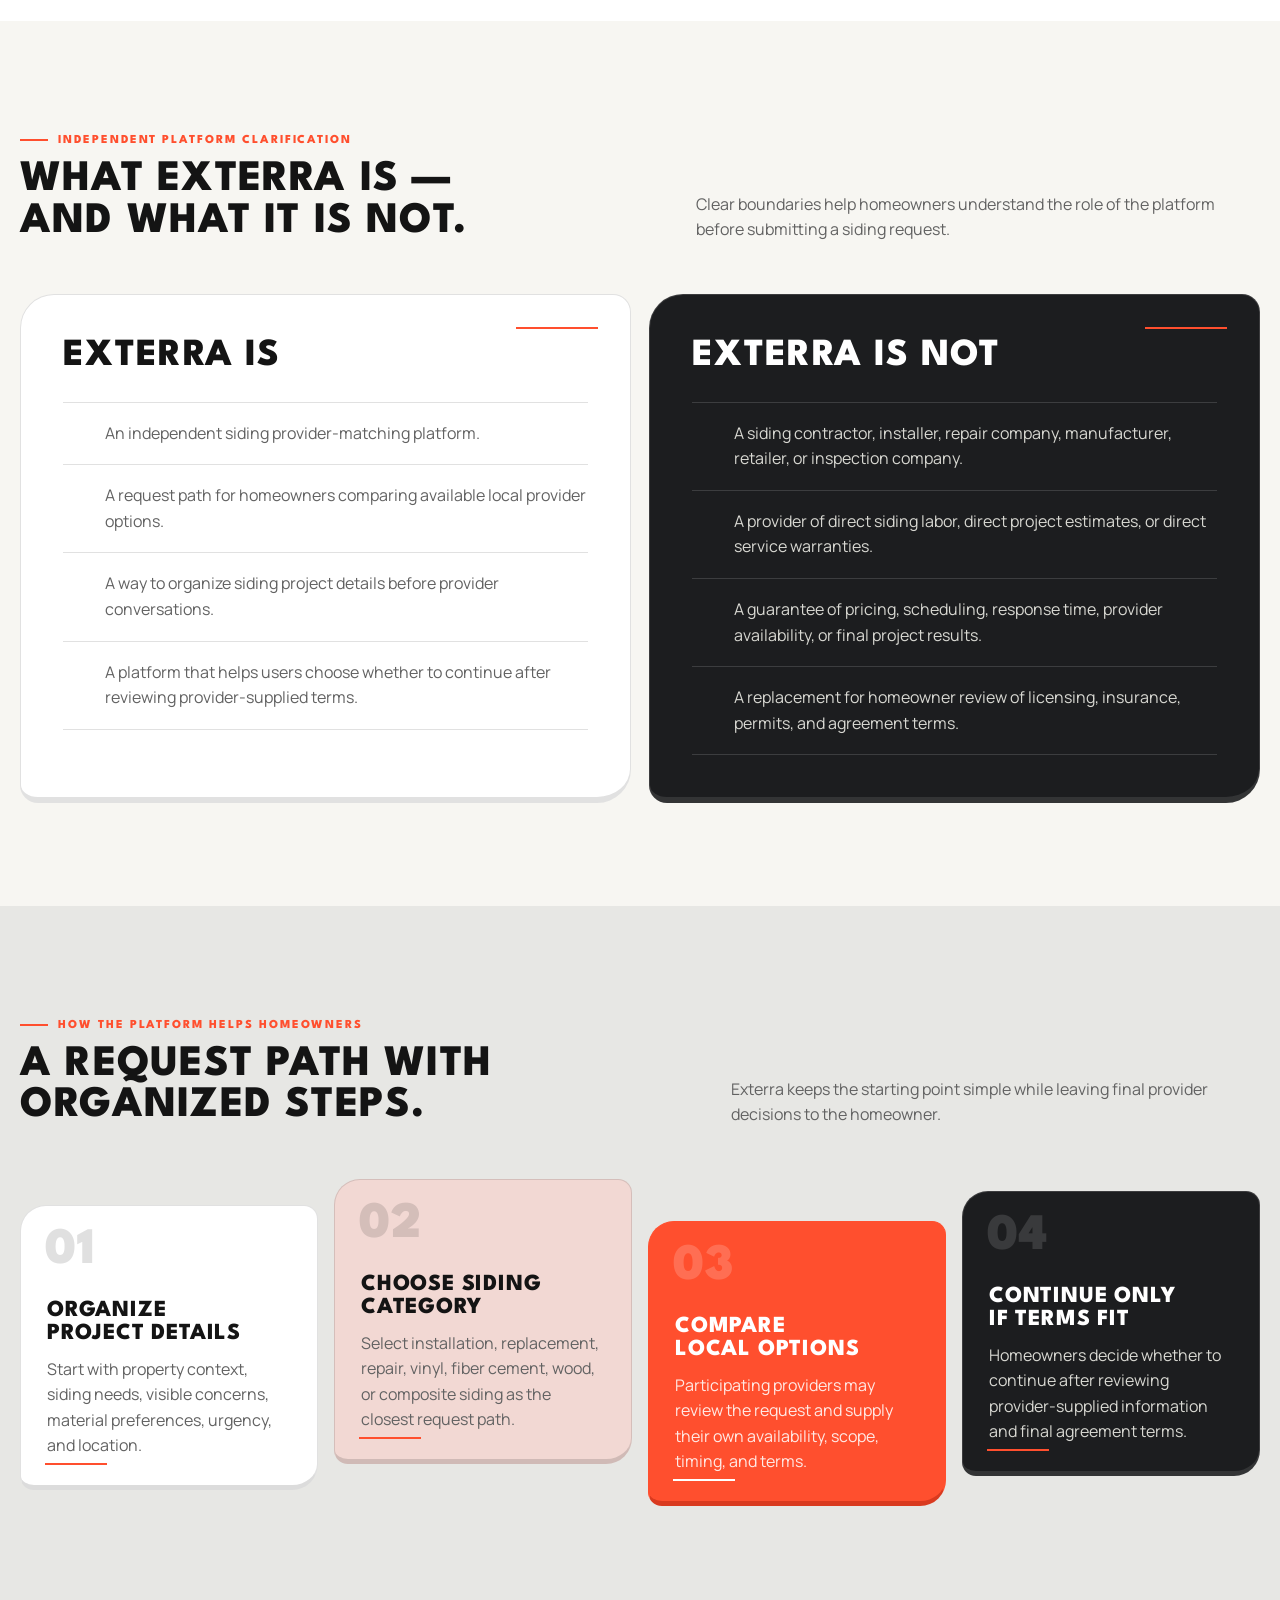
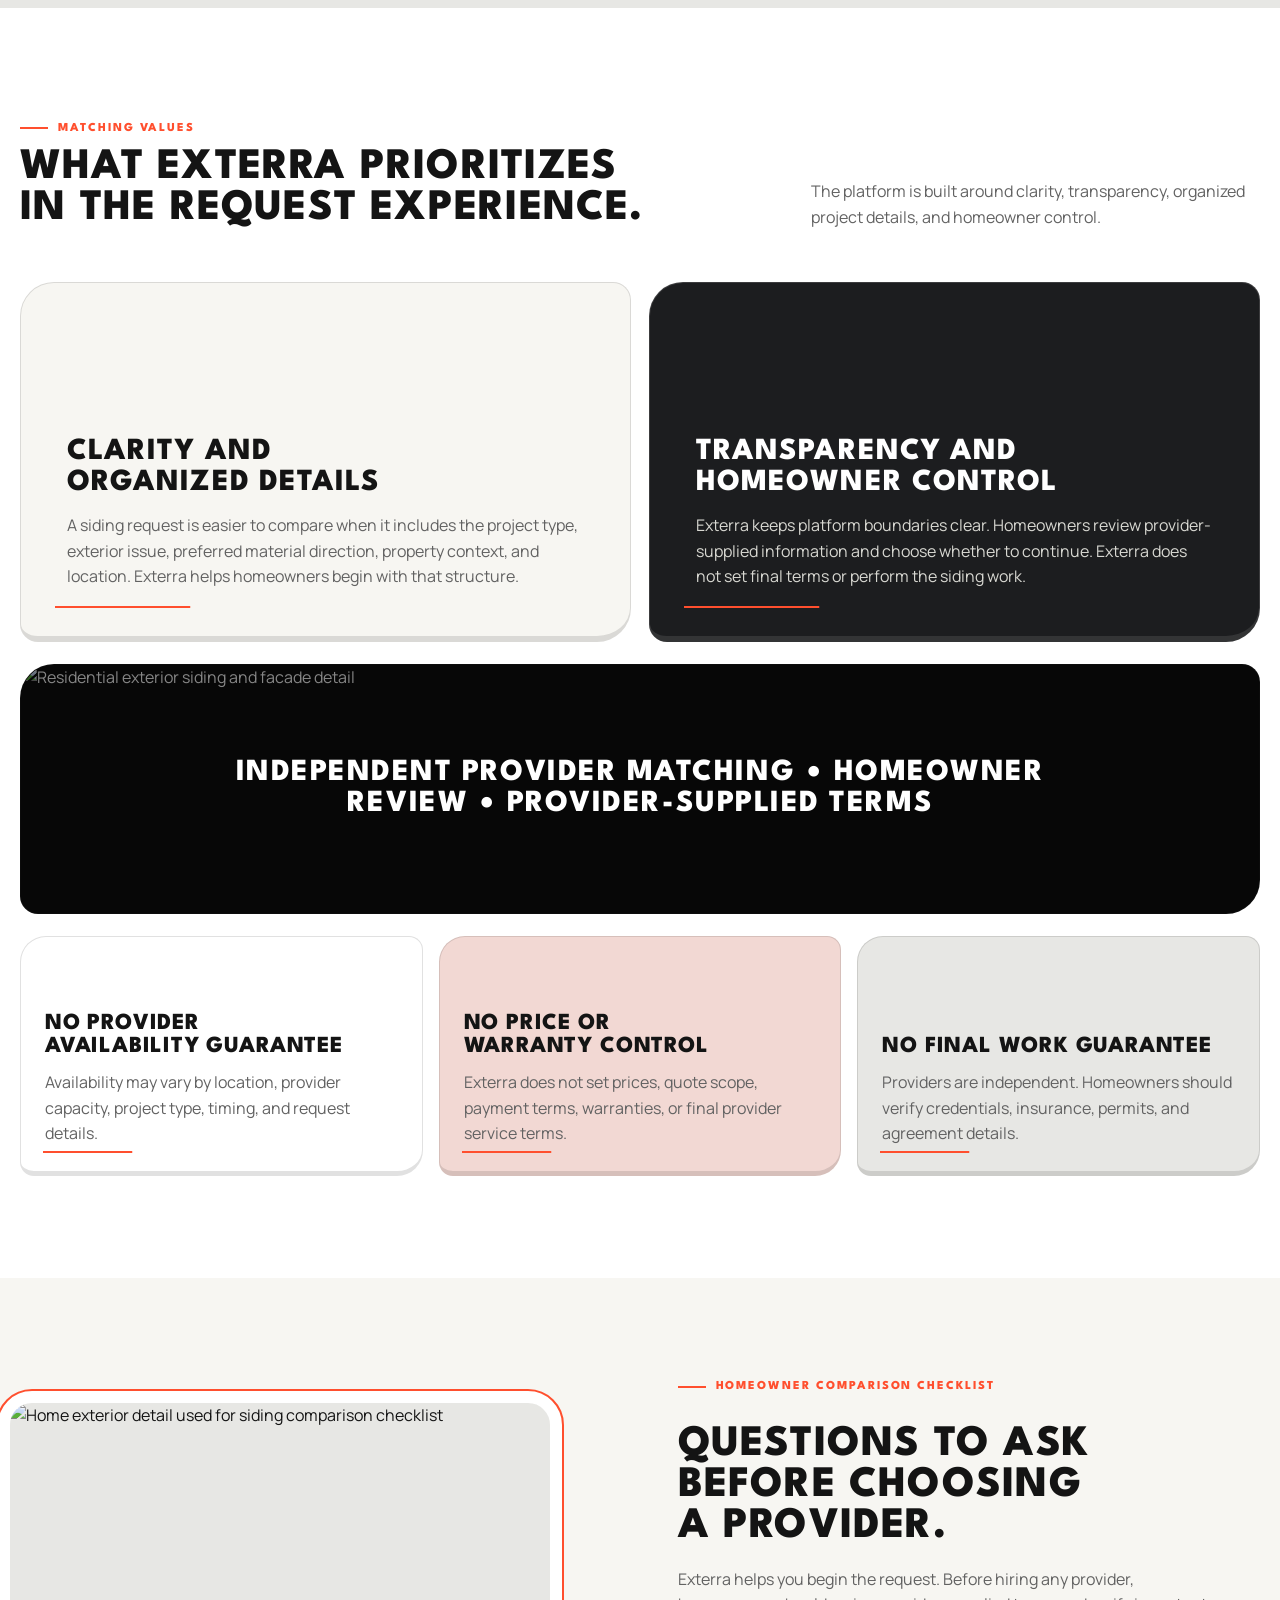
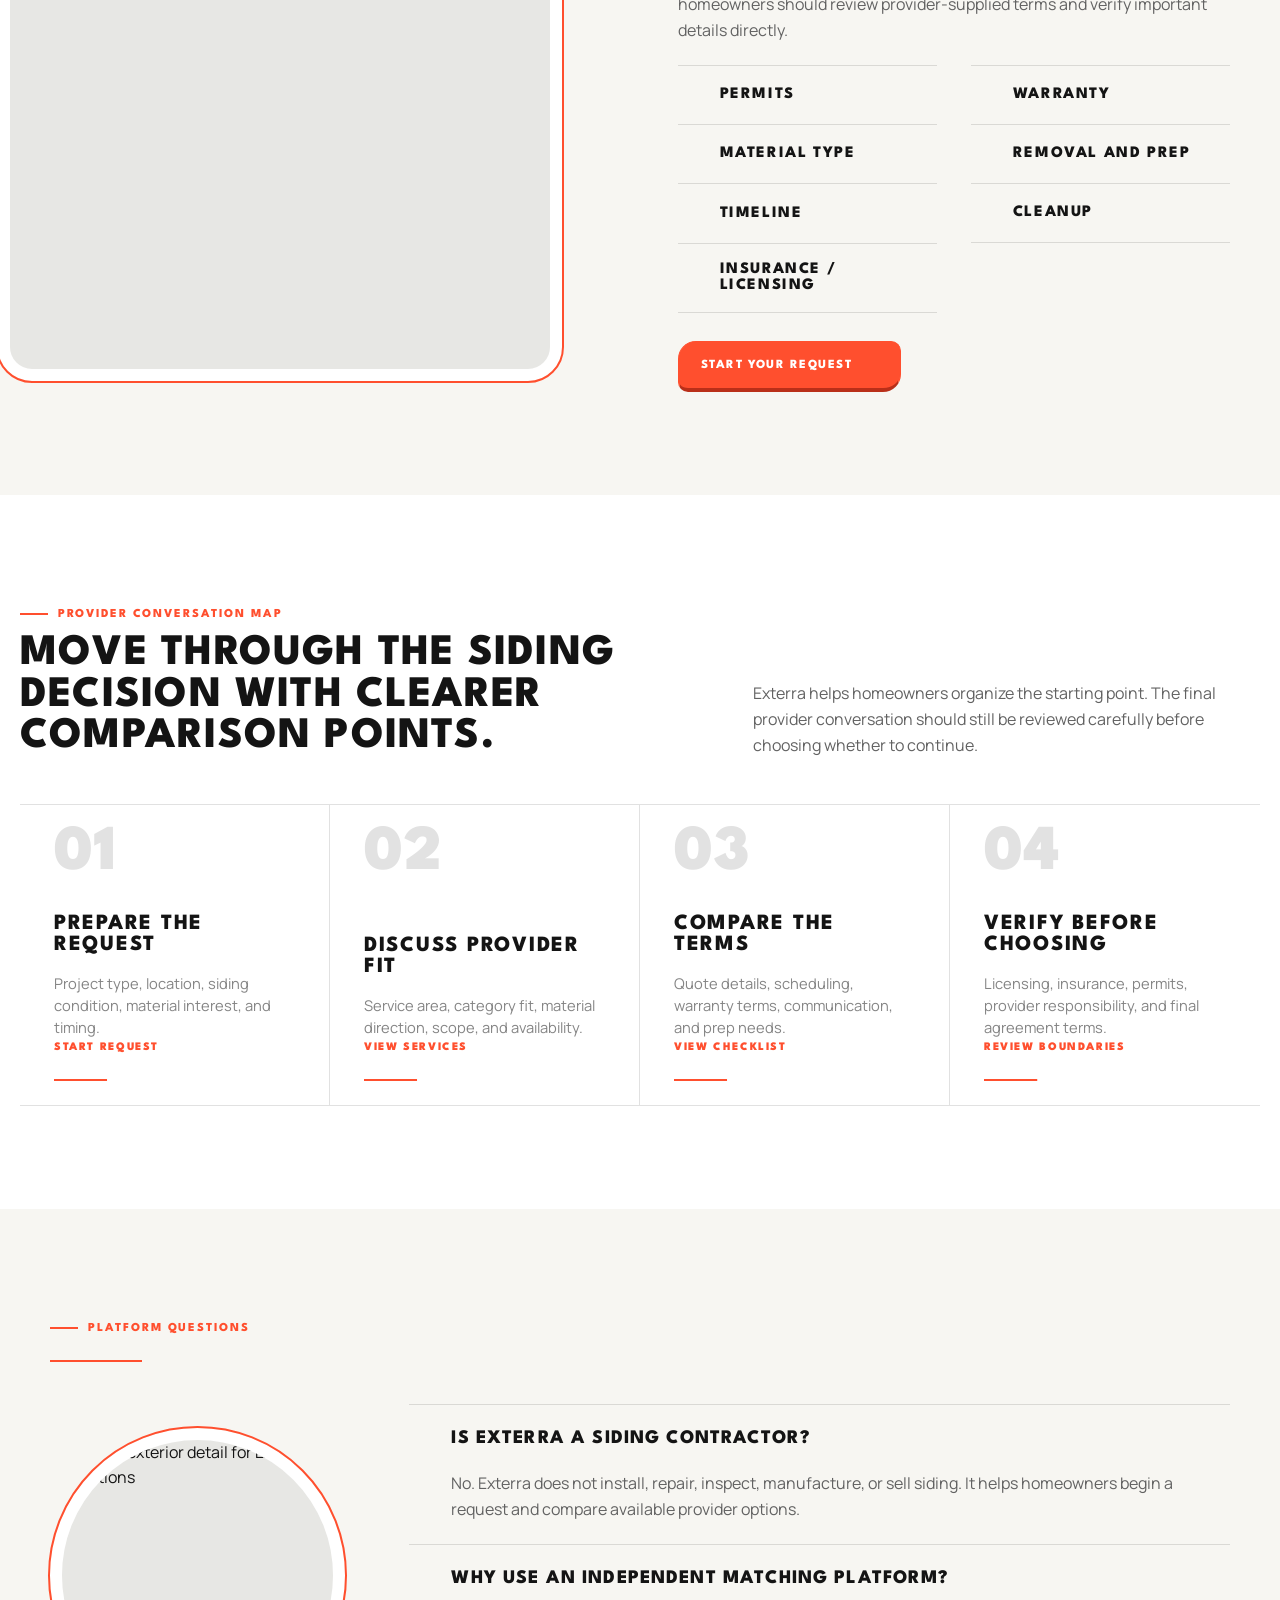
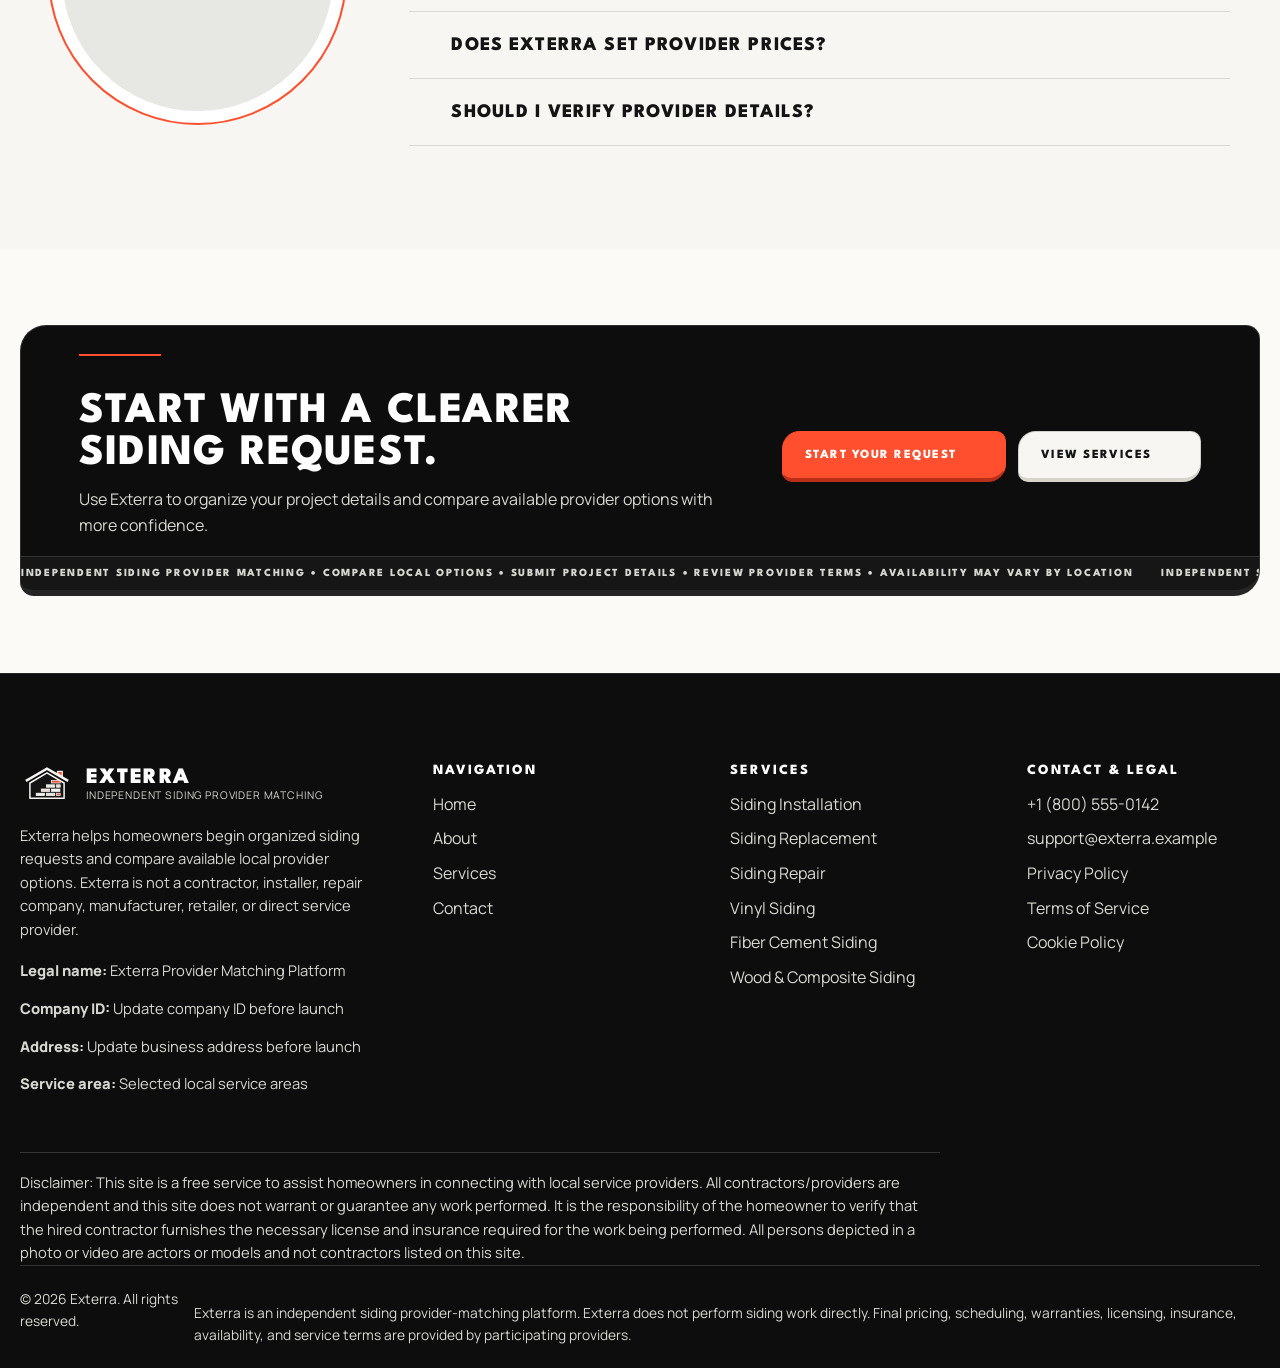
==== commit 0cc9ed20: "+" ====
--- a/about.html
+++ b/about.html
@@ -18,7 +18,6 @@
 
     <link rel="icon" href="assets/images/logo.svg" type="image/svg+xml">
 
-    <link rel="stylesheet" href="https://unpkg.com/aos@2.3.4/dist/aos.css">
     <link rel="stylesheet" href="assets/css/global.css">
     <link rel="stylesheet" href="assets/css/about.css">
 </head>
@@ -40,7 +39,7 @@
         <section class="about-exists section section--white" id="platform" aria-labelledby="about-exists-title">
             <div class="container">
                 <div class="about-exists__layout">
-                    <div class="about-exists__sticky" data-aos="fade-right">
+                    <div class="about-exists__sticky">
                         <p class="section-kicker">Why Exterra exists</p>
                         <h2 id="about-exists-title">Siding requests should begin with clarity.</h2>
 
@@ -75,7 +74,7 @@
                         </div>
                     </div>
 
-                    <div class="about-slideshow" data-about-slideshow data-aos="fade-left"
+                    <div class="about-slideshow" data-about-slideshow
                         aria-label="Exterior siding slideshow">
                         <img class="about-slideshow__image is-active" src="assets/images/about-1.jpg"
                             alt="Modern home exterior siding detail" width="760" height="760" loading="lazy">
@@ -93,7 +92,7 @@
         <section class="platform-clarity section section--soft" id="platform-clarification"
             aria-labelledby="platform-clarity-title">
             <div class="container-wide">
-                <div class="section-head" data-aos="fade-up">
+                <div class="section-head">
                     <div>
                         <p class="section-kicker">Independent platform clarification</p>
                         <h2 id="platform-clarity-title">What Exterra is — and what it is not.</h2>
@@ -106,7 +105,7 @@
                 </div>
 
                 <div class="platform-clarity__columns">
-                    <div class="clarity-column" data-aos="fade-right">
+                    <div class="clarity-column">
                         <h3>Exterra is</h3>
 
                         <ul>
@@ -130,7 +129,7 @@
                         </ul>
                     </div>
 
-                    <div class="clarity-column clarity-column--dark" data-aos="fade-left">
+                    <div class="clarity-column clarity-column--dark">
                         <h3>Exterra is not</h3>
 
                         <ul>
@@ -163,7 +162,7 @@
         
         <section class="platform-helps section section--gray" id="how-it-helps" aria-labelledby="platform-helps-title">
             <div class="container-wide">
-                <div class="section-head" data-aos="fade-up">
+                <div class="section-head">
                     <div>
                         <p class="section-kicker">How the platform helps homeowners</p>
                         <h2 id="platform-helps-title">A request path with organized steps.</h2>
@@ -175,7 +174,7 @@
                 </div>
 
                 <div class="platform-helps__steps">
-                    <article class="help-step help-step--white" data-aos="fade-up">
+                    <article class="help-step help-step--white">
                         <span>01</span>
                         <i data-lucide="file-text" aria-hidden="true"></i>
                         <h3>Organize project details</h3>
@@ -185,7 +184,7 @@
                         </p>
                     </article>
 
-                    <article class="help-step help-step--blush" data-aos="fade-up" data-aos-delay="70">
+                    <article class="help-step help-step--blush">
                         <span>02</span>
                         <i data-lucide="layout-grid" aria-hidden="true"></i>
                         <h3>Choose siding category</h3>
@@ -195,7 +194,7 @@
                         </p>
                     </article>
 
-                    <article class="help-step help-step--orange" data-aos="fade-up" data-aos-delay="140">
+                    <article class="help-step help-step--orange">
                         <span>03</span>
                         <i data-lucide="users-round" aria-hidden="true"></i>
                         <h3>Compare local options</h3>
@@ -205,7 +204,7 @@
                         </p>
                     </article>
 
-                    <article class="help-step help-step--dark" data-aos="fade-up" data-aos-delay="210">
+                    <article class="help-step help-step--dark">
                         <span>04</span>
                         <i data-lucide="check-check" aria-hidden="true"></i>
                         <h3>Continue only if terms fit</h3>
@@ -221,7 +220,7 @@
         
         <section class="matching-values section section--white" id="values" aria-labelledby="matching-values-title">
             <div class="container-wide">
-                <div class="section-head" data-aos="fade-up">
+                <div class="section-head">
                     <div>
                         <p class="section-kicker">Matching values</p>
                         <h2 id="matching-values-title">What Exterra prioritizes in the request experience.</h2>
@@ -234,7 +233,7 @@
                 </div>
 
                 <div class="matching-values__cards">
-                    <article class="value-card value-card--light" data-aos="fade-right">
+                    <article class="value-card value-card--light">
                         <i data-lucide="scan-text" aria-hidden="true"></i>
                         <h3>Clarity and organized details</h3>
                         <p>
@@ -244,7 +243,7 @@
                         </p>
                     </article>
 
-                    <article class="value-card value-card--dark" data-aos="fade-left">
+                    <article class="value-card value-card--dark">
                         <i data-lucide="shield-check" aria-hidden="true"></i>
                         <h3>Transparency and homeowner control</h3>
                         <p>
@@ -254,7 +253,7 @@
                     </article>
                 </div>
 
-                <div class="matching-values__photo" data-aos="zoom-in">
+                <div class="matching-values__photo">
                     <img src="assets/images/cta.jpg" alt="Residential exterior siding and facade detail" width="1400"
                         height="520" loading="lazy">
                     <div class="matching-values__photo-overlay" aria-hidden="true"></div>
@@ -262,7 +261,7 @@
                 </div>
 
                 <div class="not-claim-grid" id="not-claim" aria-label="What Exterra does not claim">
-                    <article class="not-claim-card" data-aos="fade-up">
+                    <article class="not-claim-card">
                         <i data-lucide="calendar-x" aria-hidden="true"></i>
                         <h3>No provider availability guarantee</h3>
                         <p>
@@ -271,7 +270,7 @@
                         </p>
                     </article>
 
-                    <article class="not-claim-card" data-aos="fade-up" data-aos-delay="70">
+                    <article class="not-claim-card">
                         <i data-lucide="badge-dollar-sign" aria-hidden="true"></i>
                         <h3>No price or warranty control</h3>
                         <p>
@@ -280,7 +279,7 @@
                         </p>
                     </article>
 
-                    <article class="not-claim-card" data-aos="fade-up" data-aos-delay="140">
+                    <article class="not-claim-card">
                         <i data-lucide="shield-alert" aria-hidden="true"></i>
                         <h3>No final work guarantee</h3>
                         <p>
@@ -297,12 +296,12 @@
             aria-labelledby="homeowner-checklist-title">
             <div class="container">
                 <div class="homeowner-checklist__layout">
-                    <div class="homeowner-checklist__photo" data-aos="zoom-in">
+                    <div class="homeowner-checklist__photo">
                         <img src="assets/images/faq.jpg" alt="Home exterior detail used for siding comparison checklist"
                             width="640" height="640" loading="lazy">
                     </div>
 
-                    <div class="homeowner-checklist__content" data-aos="fade-left">
+                    <div class="homeowner-checklist__content">
                         <p class="section-kicker">Homeowner comparison checklist</p>
                         <h2 id="homeowner-checklist-title">Questions to ask before choosing a provider.</h2>
 
@@ -354,7 +353,7 @@
         
         <section class="conversation-map section section--white" id="conversation-map" aria-labelledby="conversation-map-title">
             <div class="container-wide">
-                <div class="conversation-map__head" data-aos="fade-up">
+                <div class="conversation-map__head">
                     <div>
                         <p class="section-kicker">Provider conversation map</p>
                         <h2 id="conversation-map-title">Move through the siding decision with clearer comparison points.</h2>
@@ -366,7 +365,7 @@
                     </p>
                 </div>
         
-                <div class="conversation-map__rail" data-aos="fade-up" aria-label="Siding provider conversation stages">
+                <div class="conversation-map__rail" aria-label="Siding provider conversation stages">
                     <a class="conversation-step conversation-step--one" href="contact.html">
                         <span class="conversation-step__number">01</span>
                         <i data-lucide="file-pen-line" aria-hidden="true"></i>
@@ -426,10 +425,9 @@
     <div data-cookie-banner></div>
 
     <script src="https://unpkg.com/lucide@latest/dist/umd/lucide.min.js"></script>
-    <script src="https://unpkg.com/aos@2.3.4/dist/aos.js"></script>
     <script src="assets/js/config.js"></script>
     <script src="assets/js/global.js"></script>
     <script src="assets/js/about.js"></script>
 </body>
 
-</html>+</html>
--- a/assets/css/global.css
+++ b/assets/css/global.css
@@ -1603,7 +1603,7 @@
 }
 
 .site-footer__brand .brand {
-    align-items: flex-start;
+    align-items: center;
 }
 
 .site-footer__text,
@@ -1731,6 +1731,41 @@
     stroke-width: 1.8;
 }
 
+.reveal {
+    opacity: 0;
+    transform: translate3d(0, 22px, 0);
+    transition:
+        opacity 820ms cubic-bezier(0.22, 1, 0.36, 1),
+        transform 920ms cubic-bezier(0.22, 1, 0.36, 1);
+    will-change: opacity, transform;
+    backface-visibility: hidden;
+}
+
+.reveal.is-visible {
+    opacity: 1;
+    transform: translate3d(0, 0, 0);
+    will-change: auto;
+}
+
+.reveal-up {
+    transform: translate3d(0, 22px, 0);
+}
+
+.reveal-soft {
+    transform: translate3d(0, 16px, 0);
+    transition-duration: 760ms, 860ms;
+}
+
+.reveal-card {
+    transform: translate3d(0, 26px, 0);
+    transition-duration: 840ms, 980ms;
+}
+
+.reveal-photo {
+    transform: translate3d(0, 24px, 0);
+    transition-duration: 900ms, 1050ms;
+}
+
 
 
 @media (max-width: 1180px) {
@@ -1912,9 +1947,14 @@
 
     .icon-strip__inner {
         display: grid;
+        grid-template-columns: none;
         grid-auto-flow: column;
         grid-auto-columns: minmax(138px, 1fr);
+        align-items: stretch;
         overflow-x: auto;
+        overflow-y: hidden;
+        white-space: nowrap;
+        -webkit-overflow-scrolling: touch;
         scrollbar-width: none;
     }
 
@@ -1956,6 +1996,16 @@
 
     .global-cta__card::before {
         left: 20px;
+    }
+
+    .reveal,
+    .reveal-up,
+    .reveal-soft,
+    .reveal-card,
+    .reveal-photo {
+        transform: translate3d(0, 14px, 0);
+        transition-duration: 640ms, 720ms;
+        transition-delay: 0ms !important;
     }
 
     .site-footer__main,
@@ -2036,6 +2086,18 @@
     .cta-marquee__track {
         animation: none;
     }
+
+    .reveal,
+    .reveal-soft,
+    .reveal-card,
+    .reveal-photo {
+        opacity: 1 !important;
+        transform: none !important;
+        transition: none !important;
+        animation: none !important;
+        transition-delay: 0ms !important;
+        will-change: auto !important;
+    }
 }
 
 
